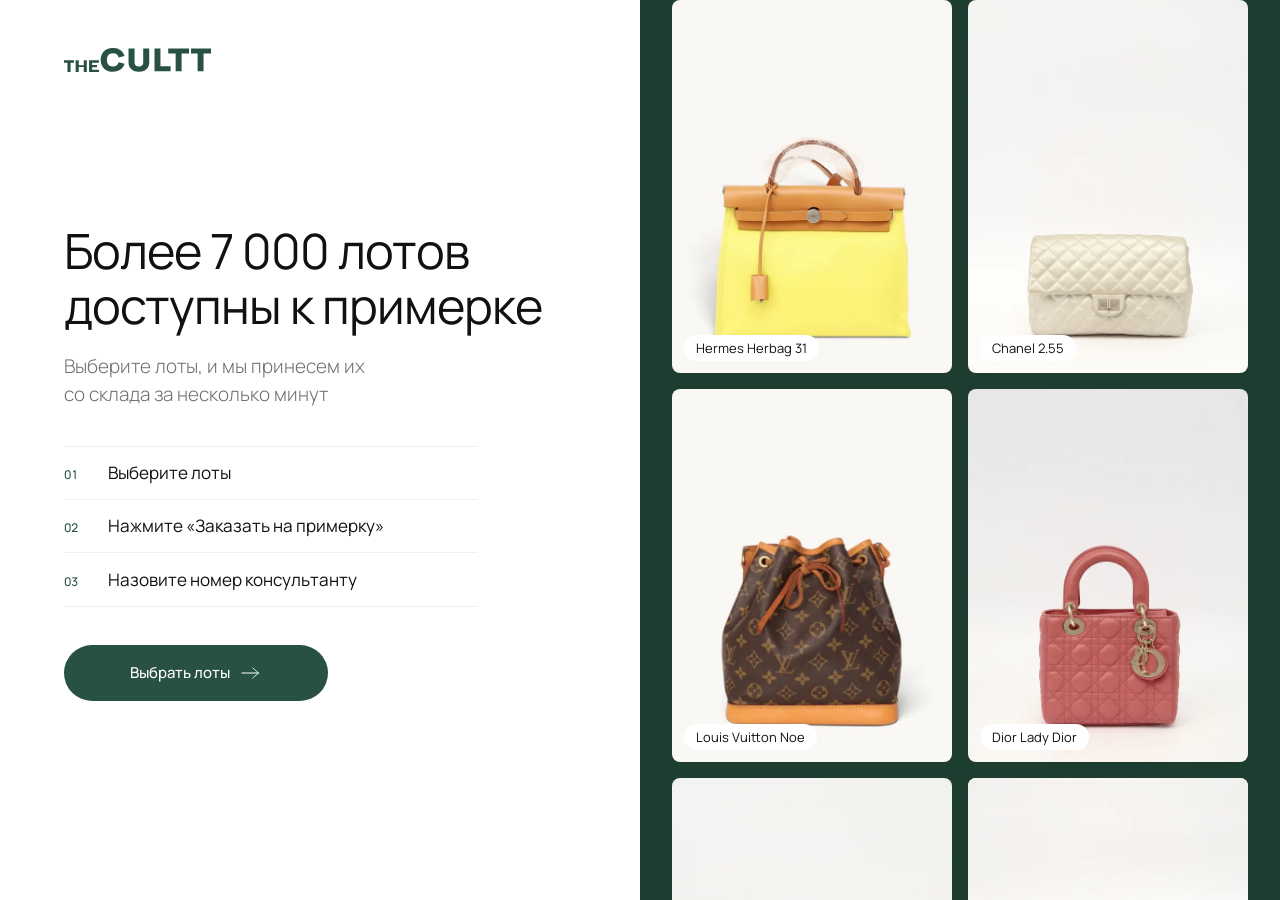
==== app.html @ 291e7dd9 "Deploy 431dfa42b9fe" ====
<!doctype html>
<html lang="ru" data-screen="welcome">
  <head>
    <meta charset="UTF-8" />
    <meta name="viewport" content="width=device-width, initial-scale=1, maximum-scale=1, user-scalable=no, viewport-fit=cover" />
    <meta name="apple-mobile-web-app-capable" content="yes" />
    <meta name="mobile-web-app-capable" content="yes" />
    <meta name="apple-mobile-web-app-status-bar-style" content="black-translucent" />
    <meta name="apple-mobile-web-app-title" content="Витрина CULTT" />
    <meta name="theme-color" content="#ffffff" />
    <meta name="format-detection" content="telephone=no" />
    <meta name="robots" content="noindex, nofollow" />
    <meta name="description" content="THE CULTT — витрина в бутике: каталог лотов для примерки (прототип для iPad)" />
    <title>Витрина — THE CULTT</title>
    <link rel="manifest" href="./manifest.webmanifest" />
    <link rel="apple-touch-icon" href="./icons/apple-touch-icon.png" />
    <link rel="icon" type="image/png" sizes="32x32" href="./icons/favicon-32.png" />
    <link rel="preload" href="./design-system/fonts/manrope-cyrillic-wght-normal.woff2" as="font" type="font/woff2" crossorigin />
    <link rel="preload" href="./design-system/fonts/manrope-latin-wght-normal.woff2" as="font" type="font/woff2" crossorigin />
    <link rel="stylesheet" href="./design-system/fonts/fonts.css?v=431dfa42b9fe" />
    <link rel="stylesheet" href="./design-system/tokens/tokens.css?v=431dfa42b9fe" />
    <link rel="stylesheet" href="./design-system/css/corners.css?v=431dfa42b9fe" />
    <link rel="stylesheet" href="./design-system/css/typography.css?v=431dfa42b9fe" />
    <link rel="stylesheet" href="./design-system/icons/icon.css?v=431dfa42b9fe" />
    <link rel="stylesheet" href="./design-system/css/backdrop.css?v=431dfa42b9fe" />
    <link rel="stylesheet" href="./design-system/css/glass.css?v=431dfa42b9fe" />
    <link rel="stylesheet" href="./design-system/components/icon-button/icon-button.css?v=431dfa42b9fe" />
    <link rel="stylesheet" href="./design-system/components/button/button.css?v=431dfa42b9fe" />
    <link rel="stylesheet" href="./design-system/components/field/field.css?v=431dfa42b9fe" />
    <link rel="stylesheet" href="./design-system/components/checkbox/checkbox.css?v=431dfa42b9fe" />
    <link rel="stylesheet" href="./design-system/components/text-action/text-action.css?v=431dfa42b9fe" />
    <link rel="stylesheet" href="./design-system/components/gallery-pager/gallery-pager.css?v=431dfa42b9fe" />
    <link rel="stylesheet" href="./vendor/photoswipe/photoswipe.css?v=431dfa42b9fe" />
    <link rel="stylesheet" href="./styles.css?v=431dfa42b9fe" />
    <link rel="stylesheet" href="./catalog/catalog.css?v=431dfa42b9fe" />
    <link rel="stylesheet" href="./catalog/product.css?v=431dfa42b9fe" />
    <link rel="stylesheet" href="./catalog/product-gallery.css?v=431dfa42b9fe" />
    <link rel="stylesheet" href="./catalog/confirm.css?v=431dfa42b9fe" />
    <link rel="stylesheet" href="./catalog/idle-warning.css?v=431dfa42b9fe" />
    <link rel="stylesheet" href="./catalog/offline.css?v=431dfa42b9fe" />
    <meta name="build" content="431dfa42b9fe" />
  <meta name="app-build" content="431dfa42b9fe" />
  <script>(()=>{const m=document.querySelector('meta[name="app-build"]');if(!m||!window.fetch)return;const cur=m.content;const url=new URL('version.json',document.baseURI);const check=()=>fetch(url+'?t='+Date.now(),{cache:'no-store'}).then(r=>r.ok?r.json():null).then(v=>{if(!v||!v.build||v.build===cur)return;const k='app-build-reload:'+v.build;try{if(sessionStorage.getItem(k))return;sessionStorage.setItem(k,'1')}catch(e){}const u=new URL(location.href);u.searchParams.set('v',v.build);location.replace(u.href)}).catch(()=>{});check();document.addEventListener('visibilitychange',()=>{if(document.visibilityState==='visible')check()});addEventListener('pageshow',e=>{if(e.persisted)check()})})();</script>
  </head>
  <body>
    <!-- Welcome / attract screen. It is also the idle state the kiosk returns to. -->
    <main class="welcome" id="welcomeScreen" data-screen-id="welcome" aria-labelledby="welcomeTitle">
      <section class="welcome__intro">
        <div class="brand welcome__brand" role="img" aria-label="THE CULTT">
          <span class="brand__logo" aria-hidden="true"></span>
        </div>

        <div class="welcome__content">
          <div class="welcome__text">
            <h1 class="welcome__title" id="welcomeTitle"><span class="welcome__line">Более 7&nbsp;000 лотов</span> <span class="welcome__line">доступны к&nbsp;примерке</span></h1>
            <p class="welcome__lead">Выберите лоты, и&nbsp;мы принесем их со&nbsp;склада за&nbsp;несколько минут</p>
          </div>
          <!-- Editorial steps: small green numerals, hairline rules, no markers or boxes. -->
          <ol class="steps" aria-label="Как заказать примерку">
            <li class="steps__item"><span class="steps__num" aria-hidden="true">01</span><span class="steps__text">Выберите лоты</span></li>
            <li class="steps__item"><span class="steps__num" aria-hidden="true">02</span><span class="steps__text">Нажмите «Заказать на&nbsp;примерку»</span></li>
            <li class="steps__item"><span class="steps__num" aria-hidden="true">03</span><span class="steps__text">Назовите номер консультанту</span></li>
          </ol>
        </div>

        <div class="welcome__cta" id="welcomeCta"></div>
      </section>

      <!-- Decorative showcase: real catalogue lots, no per-card interaction. -->
      <section class="showcase" id="showcase" aria-hidden="true" data-running="true"></section>
    </main>

    <!-- Catalog (catalog/catalog-screen.js builds the content). -->
    <main class="kc" id="catalogScreen" data-screen-id="catalog" aria-label="Каталог" hidden></main>

    <!-- Product page: gallery layout (catalog/product-gallery-screen.js), route #/product-x/<id>. -->
    <main class="kpx" id="productXScreen" data-screen-id="productx" aria-labelledby="productXTitle" hidden></main>


    <script type="module" src="./app.js?v=431dfa42b9fe"></script>
  </body>
</html>
---- design-system/fonts/fonts.css ----
/* Manrope (OFL, see OFL.txt) — the only typeface of the system. */
@font-face { font-family: "Manrope"; font-weight: 300 500; font-display: block; src: url("manrope-cyrillic-wght-normal.woff2") format("woff2"); unicode-range: U+0301, U+0400-045F, U+0490-0491, U+04B0-04B1, U+2116; }
@font-face { font-family: "Manrope"; font-weight: 300 500; font-display: block; src: url("manrope-latin-wght-normal.woff2") format("woff2"); unicode-range: U+0000-00FF, U+0131, U+0152-0153, U+02BB-02BC, U+02C6, U+02DA, U+02DC, U+0304, U+0308, U+0329, U+2000-206F, U+20AC, U+2122, U+2191, U+2193, U+2212, U+2215, U+FEFF, U+FFFD; }
---- design-system/tokens/tokens.css ----
/* GENERATED from tokens.json by build.mjs — do not edit by hand. */
:root {
  --color-white: #ffffff;
  --color-green-1: #f2f5f4;
  --color-green-2: #e5eae8;
  --color-green-5: #5e7d71;
  --color-green-7: #285141;
  --color-green-9: #1e3d31;
  --color-action-primary-background-default: var(--color-green-7);
  --color-action-primary-background-pressed: var(--color-green-9);
  --color-action-primary-background-disabled: var(--color-green-5);
  --color-action-primary-foreground-default: var(--color-white);
  --color-action-primary-foreground-pressed: var(--color-white);
  --color-action-primary-foreground-disabled: var(--color-white);
  --color-action-secondary-background-default: var(--color-green-1);
  --color-action-secondary-background-pressed: var(--color-green-1);
  --color-action-secondary-background-disabled: var(--color-green-1);
  --color-action-secondary-foreground-default: var(--color-green-7);
  --color-action-secondary-foreground-pressed: var(--color-green-9);
  --color-action-secondary-foreground-disabled: var(--color-green-5);
  --color-ink: #111111;
  --color-grey-1: #f8f8f8;
  --color-grey-2: #efefef;
  --color-grey-6: #808080;
  --color-grey-7: #6f6f6f;
  --color-black-3: #070707;
  --color-red-7: #b42318;
  --font-family-sans: "Manrope", sans-serif;
  --font-weight-light: 300;
  --font-weight-regular: 400;
  --font-weight-medium: 500;
  --font-optical-cap-center-offset: 0.025em;
  --font-tracking-tight: -0.02em;
  --font-tracking-snug: -0.01em;
  --font-tracking-normal: 0;
  --font-tracking-open: 0.01em;
  --font-tracking-caps: 0.14em;
  --motion-duration-fast: 120ms;
  --motion-easing-standard: cubic-bezier(0.32, 0.72, 0, 1);
  --button-size-large-height: 50px;
  --button-size-large-padding-inline: var(--spacing-standard-block);
  --button-size-large-padding-inline-icon-only: var(--spacing-standard-control);
  --button-size-large-radius: 8px;
  --button-size-large-icon-size: var(--icon-size-md);
  --button-size-large-icon-gap: var(--spacing-compact-inline);
  --button-size-large-font-size: var(--text-button-size);
  --button-size-large-font-line-height: var(--text-button-line-height);
  --button-size-large-font-weight: var(--text-button-weight);
  --button-size-large-font-letter-spacing: var(--text-button-letter-spacing);
  --button-loading-spinner-stroke: 2px;
  --button-focus-ring-width: 2px;
  --button-focus-ring-offset: 2px;
  --corner-shape-continuous: superellipse(1.75);
  --corner-shape-circular: round;
  --corner-shape-sharp: square;
  --corner-shape-default: var(--corner-shape-continuous);
  --corner-continuous-extent: 1.5287;
  --corner-figma-smoothing: 0.6;
  --icon-size-xs: 16px;
  --icon-size-sm: 20px;
  --icon-size-md: 24px;
  --icon-size-lg: 32px;
  --icon-size-xl: 48px;
  --icon-grid: 24px;
  --icon-presentation-compact-viewport: 15px;
  --icon-presentation-compact-viewport-min: 14px;
  --icon-presentation-compact-viewport-max: 16px;
  --icon-presentation-compact-optical-size: 11px;
  --icon-presentation-compact-stroke: 0.9px;
  --icon-presentation-compact-stroke-max: 1px;
  --icon-presentation-large-viewport: 18px;
  --icon-presentation-large-optical-size: 15px;
  --icon-presentation-large-stroke: 0.9px;
  --icon-presentation-large-stroke-max: 1px;
  --text-display-size: 36px;
  --text-display-line-height: 40px;
  --text-display-weight: var(--font-weight-light);
  --text-display-letter-spacing: var(--font-tracking-tight);
  --text-heading-l-size: 24px;
  --text-heading-l-line-height: 30px;
  --text-heading-l-weight: var(--font-weight-light);
  --text-heading-l-letter-spacing: var(--font-tracking-snug);
  --text-heading-s-size: 16px;
  --text-heading-s-line-height: 24px;
  --text-heading-s-weight: var(--font-weight-regular);
  --text-heading-s-letter-spacing: var(--font-tracking-normal);
  --text-body-size: 14px;
  --text-body-line-height: 20px;
  --text-body-weight: var(--font-weight-regular);
  --text-body-letter-spacing: var(--font-tracking-normal);
  --text-body-s-size: 13px;
  --text-body-s-line-height: 18px;
  --text-body-s-weight: var(--font-weight-regular);
  --text-body-s-letter-spacing: var(--font-tracking-normal);
  --text-caption-size: 12px;
  --text-caption-line-height: 16px;
  --text-caption-weight: var(--font-weight-regular);
  --text-caption-letter-spacing: var(--font-tracking-open);
  --text-overline-size: 12px;
  --text-overline-line-height: 16px;
  --text-overline-weight: var(--font-weight-medium);
  --text-overline-letter-spacing: var(--font-tracking-caps);
  --text-label-size: 12px;
  --text-label-line-height: 16px;
  --text-label-weight: var(--font-weight-medium);
  --text-label-letter-spacing: var(--font-tracking-open);
  --text-input-size: 14px;
  --text-input-line-height: 20px;
  --text-input-weight: var(--font-weight-regular);
  --text-input-letter-spacing: var(--font-tracking-normal);
  --text-input-touch-size: 16px;
  --text-button-size: 14px;
  --text-button-line-height: 20px;
  --text-button-weight: var(--font-weight-medium);
  --text-button-letter-spacing: var(--font-tracking-normal);
  --text-popup-heading-size: 16px;
  --text-popup-heading-line-height: 22px;
  --text-popup-heading-weight: var(--font-weight-regular);
  --text-popup-heading-letter-spacing: var(--font-tracking-snug);
  --text-popup-body-size: 12px;
  --text-popup-body-line-height: 17px;
  --text-popup-body-weight: var(--font-weight-regular);
  --text-popup-body-letter-spacing: var(--font-tracking-normal);
  --text-popup-meta-size: 12px;
  --text-popup-meta-line-height: 16px;
  --text-popup-meta-weight: var(--font-weight-regular);
  --text-popup-meta-letter-spacing: var(--font-tracking-open);
  --space-4: 4px;
  --space-8: 8px;
  --space-12: 12px;
  --space-16: 16px;
  --space-24: 24px;
  --space-32: 32px;
  --space-48: 48px;
  --space-64: 64px;
  --space-96: 96px;
  --spacing-compact-stack: var(--space-4);
  --spacing-compact-inline: var(--space-8);
  --spacing-standard-text-group: var(--space-12);
  --spacing-standard-control: var(--space-16);
  --spacing-standard-block: var(--space-24);
  --spacing-spacious-group: var(--space-32);
  --spacing-spacious-section: var(--space-48);
  --spacing-spacious-hero: var(--space-64);
  --spacing-text-heading-body-min: var(--space-12);
  --layout-mobile-page-margin: var(--spacing-standard-block);
  --layout-mobile-content-gap: var(--spacing-standard-block);
  --layout-mobile-section-gap: var(--spacing-spacious-section);
  --layout-desktop-breakpoint: 768px;
  --layout-desktop-page-margin: var(--space-48);
  --layout-desktop-content-gap: var(--spacing-spacious-group);
  --layout-desktop-section-gap: var(--space-96);
  --popup-sheet-padding-inline: var(--spacing-standard-block);
  --popup-sheet-padding-bottom: calc(var(--spacing-spacious-section) + var(--spacing-compact-inline));
  --popup-sheet-icon-heading: var(--spacing-standard-text-group);
  --popup-sheet-heading-description: var(--spacing-text-heading-body-min);
  --popup-sheet-description-form: var(--spacing-spacious-group);
  --popup-sheet-field-gap: var(--spacing-standard-control);
  --popup-sheet-form-action: var(--spacing-standard-block);
  --popup-sheet-close-size: 44px;
  --popup-sheet-close-inset: var(--spacing-standard-control);
  --popup-sheet-close-heading: var(--spacing-standard-text-group);
  --popup-sheet-simple-padding-block: var(--spacing-spacious-group);
  --glass-light-fill: rgba(255, 255, 255, 0.1);
  --glass-light-stroke-color: #b7b7b7;
  --glass-light-stroke-width: 0.5px;
  --glass-light-rim-top: 0.75;
  --glass-light-rim-upper: 0.7;
  --glass-light-rim-side: 0;
  --glass-light-rim-lower: 0.6;
  --glass-light-rim-bottom: 0.62;
  --glass-light-bevel-highlight: inset 0 6px 8px -2px rgba(255, 255, 255, 1), inset 0 -4px 6px -2px rgba(255, 255, 255, 1);
  --glass-light-bevel-shade: inset 0 -4px 8px -2px rgba(0, 0, 0, 0.015);
  --glass-light-shadow: 0 1px 2px rgba(0, 0, 0, 0.03);
  --glass-light-frost: 1px;
  --glass-light-saturation: 1.4;
  --glass-light-pressed-fill: rgba(255, 255, 255, 0.22);
  --glass-light-pressed-scale: 0.94;
  --glass-light-reduced-transparency-fill: rgba(250, 250, 250, 0.96);
  --glass-light-lens-refraction: 1.5px;
  --glass-light-lens-edge-offset: 6px;
  --glass-light-lens-bevel-width: 0.22;
  --glass-light-lens-magnify: 1;
  --glass-light-lens-resolution: 2;
  --glass-lens-z-index: 1000;
  --icon-button-glass-size: 44px;
  --icon-button-glass-icon-viewport: var(--icon-presentation-compact-viewport);
  --icon-button-glass-foreground: var(--color-ink);
  --icon-button-glass-compact-size: 32px;
  --icon-button-glass-compact-icon-viewport: 13px;
  --backdrop-modal-blur: 3px;
  --backdrop-modal-dim-color: rgb(17 17 17);
  --backdrop-modal-dim-opacity: 0.18;
  --backdrop-modal-desktop-blur: 4px;
  --backdrop-modal-desktop-dim-opacity: 0.24;
  --backdrop-modal-reduced-transparency-dim-opacity: 0.32;
  --backdrop-modal-transition-duration: 400ms;
  --backdrop-modal-transition-duration-out: 300ms;
  --backdrop-modal-transition-easing: var(--motion-easing-standard);
  --field-radius: 8px;
  --field-min-height: 44px;
  --field-padding-block: var(--spacing-compact-inline);
  --field-padding-inline: var(--spacing-standard-control);
  --field-gap: var(--spacing-compact-stack);
  --field-icon-gap: var(--spacing-standard-text-group);
  --field-chevron-size: var(--icon-size-md);
  --field-background: var(--color-grey-1);
  --field-background-pressed: var(--color-grey-2);
  --field-foreground: var(--color-black-3);
  --field-label: var(--color-grey-7);
  --field-placeholder: var(--color-grey-6);
  --field-icon: var(--color-grey-7);
  --field-focus-ring-width: 1px;
  --field-error-color: var(--color-red-7);
  --field-disabled-foreground: var(--color-grey-7);
  --field-disabled-label: var(--color-grey-6);
  --field-readonly-background: var(--color-white);
  --field-readonly-border: var(--color-grey-2);
  --field-message-gap: var(--spacing-compact-stack);
  --field-transition-duration: var(--motion-duration-fast);
  --checkbox-size: var(--icon-size-xs);
  --checkbox-radius: 4px;
  --checkbox-border-width: 1px;
  --checkbox-border-color: var(--color-black-3);
  --checkbox-checked-background: var(--color-action-primary-background-default);
  --checkbox-checked-foreground: var(--color-white);
  --checkbox-icon-size: 12px;
  --checkbox-gap: var(--spacing-compact-inline);
  --text-action-min-height: 44px;
  --text-action-padding: var(--spacing-compact-inline);
  --text-action-foreground-default: var(--color-action-secondary-foreground-default);
  --text-action-foreground-pressed: var(--color-action-secondary-foreground-pressed);
  --callout-radius: 8px;
  --callout-padding: var(--spacing-standard-text-group);
  --callout-background: var(--color-green-2);
  --callout-foreground: var(--color-black-3);
  --account-notice-radius: 12px;
  --account-notice-padding: var(--spacing-compact-inline);
  --account-notice-gap: var(--spacing-standard-control);
  --account-notice-text-gap: var(--spacing-compact-stack);
  --account-notice-background: var(--color-green-1);
  --account-notice-avatar-size: 44px;
  --account-notice-avatar-icon-size: 28px;
  --account-notice-avatar-background: var(--color-white);
  --account-notice-avatar-foreground: var(--color-black-3);
  --account-notice-link-default: var(--color-action-secondary-foreground-default);
  --account-notice-link-pressed: var(--color-action-secondary-foreground-pressed);
  --alert-width: 300px;
  --alert-inset: var(--spacing-standard-block);
  --alert-padding: var(--spacing-standard-block);
  --alert-radius: 24px;
  --alert-heading-message: var(--spacing-text-heading-body-min);
  --alert-message-actions: var(--spacing-standard-block);
  --alert-action-gap: var(--spacing-compact-inline);
  --alert-background: var(--color-white);
  --alert-foreground: var(--color-black-3);
  --drag-indicator-width: 36px;
  --drag-indicator-height: 4px;
  --drag-indicator-inset: var(--spacing-compact-inline);
  --drag-indicator-color: rgba(17, 17, 17, 0.16);
  --gallery-pager-height: 2px;
  --gallery-pager-segment-width: 16px;
  --gallery-pager-gap: 4px;
  --gallery-pager-color-idle: rgba(7, 7, 7, 0.16);
  --gallery-pager-color-active: #070707;
}
---- design-system/css/corners.css ----
/* Shared corner geometry — the ONLY place continuous corners are implemented.
   Contract: an element declares its design radius with --corner-radius (a semantic token such as
   var(--button-size-large-radius)) and gets class "ds-corner". Shape defaults to continuous.
   Exceptions: data-corner="circular" | "sharp" (approved cases only). Never write border-radius by hand. */

.ds-corner {
  --_radius: var(--corner-radius, 0px);
  border-radius: var(--_radius); /* fallback without corner-shape: plain circular design radius */
}

@supports (corner-shape: superellipse(2)) {
  .ds-corner {
    /* Apple's continuous curve spans 1.5287 × the design radius along each edge */
    border-radius: calc(var(--_radius) * var(--corner-continuous-extent));
    corner-shape: var(--corner-shape-default);
  }
  .ds-corner[data-corner="circular"] { border-radius: var(--_radius); corner-shape: var(--corner-shape-circular); }
  .ds-corner[data-corner="sharp"] { border-radius: 0; corner-shape: var(--corner-shape-sharp); }
}
@supports not (corner-shape: superellipse(2)) {
  .ds-corner[data-corner="sharp"] { border-radius: 0; }
}
/* Edge-attached surfaces (e.g. a full-width bottom sheet): round only the top corners, keep the shape. */
.ds-corner[data-corner-edges="top"] { border-bottom-left-radius: 0; border-bottom-right-radius: 0; }
---- design-system/css/typography.css ----
/* Typography base + semantic text styles. Values come from tokens (text.*); Manrope only, weight 300-500.
   Use a .ds-text-* class (or the tokens directly) instead of writing font-size/weight by hand. */

html { font-family: var(--font-family-sans); font-synthesis: none; } /* no synthetic bold/italic */
h1, h2, h3, h4, h5, h6, b, strong, th { font-weight: inherit; } /* browser defaults would render 700 */

.ds-text-display   { font: var(--text-display-weight) var(--text-display-size) / var(--text-display-line-height) var(--font-family-sans); letter-spacing: var(--text-display-letter-spacing); }
.ds-text-heading-l { font: var(--text-heading-l-weight) var(--text-heading-l-size) / var(--text-heading-l-line-height) var(--font-family-sans); letter-spacing: var(--text-heading-l-letter-spacing); }
.ds-text-heading-s { font: var(--text-heading-s-weight) var(--text-heading-s-size) / var(--text-heading-s-line-height) var(--font-family-sans); letter-spacing: var(--text-heading-s-letter-spacing); }
.ds-text-body      { font: var(--text-body-weight) var(--text-body-size) / var(--text-body-line-height) var(--font-family-sans); letter-spacing: var(--text-body-letter-spacing); }
.ds-text-body-s    { font: var(--text-body-s-weight) var(--text-body-s-size) / var(--text-body-s-line-height) var(--font-family-sans); letter-spacing: var(--text-body-s-letter-spacing); }
.ds-text-caption   { font: var(--text-caption-weight) var(--text-caption-size) / var(--text-caption-line-height) var(--font-family-sans); letter-spacing: var(--text-caption-letter-spacing); }
.ds-text-overline  { font: var(--text-overline-weight) var(--text-overline-size) / var(--text-overline-line-height) var(--font-family-sans); letter-spacing: var(--text-overline-letter-spacing); text-transform: uppercase; }
.ds-text-label     { font: var(--text-label-weight) var(--text-label-size) / var(--text-label-line-height) var(--font-family-sans); letter-spacing: var(--text-label-letter-spacing); }
.ds-text-input     { font: var(--text-input-weight) var(--text-input-size) / var(--text-input-line-height) var(--font-family-sans); letter-spacing: var(--text-input-letter-spacing); }
.ds-text-button    { font: var(--text-button-weight) var(--text-button-size) / var(--text-button-line-height) var(--font-family-sans); letter-spacing: var(--text-button-letter-spacing); }

@media (pointer: coarse) { .ds-text-input { font-size: var(--text-input-touch-size); } } /* iOS Safari zooms inputs below 16px */

/* Popup roles (docs/typography.md → "Popup typography"): heading ≤16, body 13–14, meta 12–13. */
.ds-text-popup-heading   { font: var(--text-popup-heading-weight) var(--text-popup-heading-size) / var(--text-popup-heading-line-height) var(--font-family-sans); letter-spacing: var(--text-popup-heading-letter-spacing); }
.ds-text-popup-body      { font: var(--text-popup-body-weight) var(--text-popup-body-size) / var(--text-popup-body-line-height) var(--font-family-sans); letter-spacing: var(--text-popup-body-letter-spacing); }
.ds-text-popup-meta      { font: var(--text-popup-meta-weight) var(--text-popup-meta-size) / var(--text-popup-meta-line-height) var(--font-family-sans); letter-spacing: var(--text-popup-meta-letter-spacing); }

/* Heading → supporting text: never closer than spacing.text.heading-body-min. Use this wrapper for the pair. */
.ds-text-group { display: flex; flex-direction: column; gap: var(--spacing-text-heading-body-min); margin: 0; }
---- design-system/icons/icon.css ----
/* Icon: geometry is drawn on a 24×24 grid and scaled uniformly by the viewBox, so stroke width scales with size
   (24px → 1×, 48px → 2×). No vector-effect, no per-size redraws. Colour comes from the surrounding `color`. */
.ds-icon { display: block; flex: none; overflow: visible; }
---- design-system/css/backdrop.css ----
/* ModalBackdrop — the shared backdrop for every modal overlay (sheets, popups, dialogs, action sheets,
   full-screen overlays). Light dimming and a small blur, always together. Not for tooltips, menus, dropdowns
   or other non-modal UI. Runtime: backdrop/backdrop.js. Spec: docs/backdrop.md.
   The blur is never animated: the whole layer (dim + blur) fades with opacity, which is smooth and cheap. */

:root {
  --backdrop-blur: var(--backdrop-modal-blur);
  --backdrop-dim-opacity: var(--backdrop-modal-dim-opacity);
}
@media (min-width: 768px) { /* layout.desktop.breakpoint */
  :root {
    --backdrop-blur: var(--backdrop-modal-desktop-blur);
    --backdrop-dim-opacity: var(--backdrop-modal-desktop-dim-opacity);
  }
}

.ds-backdrop {
  position: fixed;
  inset: 0;
  background: rgb(from var(--backdrop-modal-dim-color) r g b / var(--backdrop-dim-opacity));
  -webkit-backdrop-filter: blur(var(--backdrop-blur));
  backdrop-filter: blur(var(--backdrop-blur));
  opacity: 0;
  pointer-events: none;
  transition: opacity var(--backdrop-modal-transition-duration-out) var(--backdrop-modal-transition-easing);
}
@supports not (color: rgb(from red r g b)) {
  .ds-backdrop { background: color-mix(in srgb, var(--backdrop-modal-dim-color) calc(var(--backdrop-dim-opacity) * 100%), transparent); }
}
.ds-backdrop[data-scope="container"] { position: absolute; } /* inside a frame/artboard instead of the viewport */
.ds-backdrop[data-platform="mobile"] { --backdrop-blur: var(--backdrop-modal-blur); --backdrop-dim-opacity: var(--backdrop-modal-dim-opacity); }
.ds-backdrop[data-platform="desktop"] { --backdrop-blur: var(--backdrop-modal-desktop-blur); --backdrop-dim-opacity: var(--backdrop-modal-desktop-dim-opacity); }

.ds-backdrop[data-state="open"] {
  opacity: 1;
  pointer-events: auto; /* catches taps outside the modal; dismissal is the host's decision */
  transition-duration: var(--backdrop-modal-transition-duration);
}

/* Nested overlays: only the lowest backdrop dims and blurs; upper ones only catch pointer events,
   so depth never accumulates. */
.ds-backdrop[data-nested] { background: transparent; -webkit-backdrop-filter: none; backdrop-filter: none; }

@media (prefers-reduced-transparency: reduce) {
  .ds-backdrop { --backdrop-dim-opacity: var(--backdrop-modal-reduced-transparency-dim-opacity); -webkit-backdrop-filter: none; backdrop-filter: none; }
}
@media (prefers-reduced-motion: reduce) {
  .ds-backdrop, .ds-backdrop[data-state="open"] { transition-duration: 1ms; }
}
---- design-system/css/glass.css ----
/* GlassSurface — the shared native-inspired iOS 26 Liquid Glass material. The ONLY place glass is rendered.
   Rule: follow Apple's system material (Glass.regular, light appearance) as closely as the web allows. No brand
   textures, custom refraction, unusual blur or decorative highlights. Every glass component gets this one material.
   Components never write their own glass; they call applyGlass() / put .ds-glass on an element.
   Material  : tokens glass.<material>.* (only "light" exists).
   Shape     : data-shape = circle | pill | rounded. circle/pill are true circles/capsules (no superellipse);
               rounded uses the shared continuous geometry (.ds-corner + --corner-radius from the component).
   Dimensions, content and interaction belong to the component.
   Layers (back → front), each an approximation of a native layer: lens (real refraction, glass/engine.js) → backdrop
   (frost + saturation) → fill → inner light (shade bottom; overlay-blended light top) → hairline edge with
   angle-dependent specular light → content. Limits: docs/glass.md. */

.ds-glass {
  --_fill: var(--glass-light-fill);
  position: relative;
  isolation: isolate;
  background: var(--_fill);
  -webkit-backdrop-filter: blur(var(--glass-light-frost)) saturate(var(--glass-light-saturation));
  backdrop-filter: blur(var(--glass-light-frost)) saturate(var(--glass-light-saturation));
  box-shadow: var(--glass-light-bevel-shade), var(--glass-light-shadow);
}

/* Shape. Circle and pill are real circles/capsules: corner-shape stays round (corner rule exception). */
.ds-glass[data-shape="circle"] { border-radius: 50%; }
.ds-glass[data-shape="pill"] { border-radius: 9999px; }
/* data-shape="rounded": radius and continuous shape come from .ds-corner (css/corners.css). */

/* Edge: the native glass hairline. A 0.5px grey stroke overlaid with white specular light by angle: full at the
   top (light source), none on the flanks, strong again at the bottom (light leaving through the far edge). Over light
   content this gives the native look: a grey line on the flanks that dissolves at top and bottom. */
.ds-glass::before {
  content: "";
  position: absolute;
  inset: 0;
  z-index: 1;
  border-radius: inherit;
  corner-shape: inherit;
  padding: var(--glass-light-stroke-width);
  background:
    conic-gradient(from 0deg,
      rgb(255 255 255 / var(--glass-light-rim-top)) 0deg,
      rgb(255 255 255 / var(--glass-light-rim-upper)) 45deg,
      rgb(255 255 255 / var(--glass-light-rim-side)) 90deg,
      rgb(255 255 255 / var(--glass-light-rim-lower)) 135deg,
      rgb(255 255 255 / var(--glass-light-rim-bottom)) 180deg,
      rgb(255 255 255 / var(--glass-light-rim-lower)) 225deg,
      rgb(255 255 255 / var(--glass-light-rim-side)) 270deg,
      rgb(255 255 255 / var(--glass-light-rim-upper)) 315deg,
      rgb(255 255 255 / var(--glass-light-rim-top)) 360deg),
    var(--glass-light-stroke-color);
  -webkit-mask: linear-gradient(#000 0 0) content-box, linear-gradient(#000 0 0);
  -webkit-mask-composite: xor;
  mask: linear-gradient(#000 0 0) content-box exclude, linear-gradient(#000 0 0);
  pointer-events: none;
}

/* Inner light under the top edge. Overlay blending makes it luminance-adaptive like the native material: over light
   content it lifts the glass to white, over dark content it adds almost nothing (no lit plastic dome). */
.ds-glass::after {
  content: "";
  position: absolute;
  inset: 0;
  z-index: 0;
  border-radius: inherit;
  corner-shape: inherit;
  box-shadow: var(--glass-light-bevel-highlight);
  mix-blend-mode: overlay;
  pointer-events: none;
}

/* Content sits above the material layers. */
.ds-glass > * { position: relative; z-index: 2; }

/* Lens layer (glass/glass.js): an empty layer filling the surface. The Liquid Glass engine (glass/engine.js) draws the
   refracted backdrop for it on a shared canvas beneath the surface; the material layers above stay unchanged. */
.ds-glass > .ds-glass__lens { position: absolute; inset: 0; z-index: auto; border-radius: inherit; pointer-events: none; }
/* While the engine renders a lens the surface sits above what it refracts (z-index; the renderer snapshots only lower
   content). Self-anchored ("self" = no glass layer): sticky without offsets (= relative layout) is what the
   renderer anchors its canvas to, and overflow clips that canvas to the shape. Once live, the CSS backdrop is
   redundant (the canvas covers it). */
.ds-glass[data-lens] { z-index: var(--glass-lens-z-index); }
.ds-glass[data-lens="self"] { position: sticky; overflow: hidden; }
/* Self-anchored: the canvas is inside the surface, above its own background, so the fill (incl. pressed) moves to the
   lens layer above the canvas and the CSS backdrop (now hidden behind the canvas) is dropped. Shared: the canvas is
   behind the surface, so its background, frost and saturation apply to the refracted image as they did to the page. */
.ds-glass[data-lens="self"][data-lens-live]:not([data-glass-backdrop="solid"] *) { -webkit-backdrop-filter: none; backdrop-filter: none; }
.ds-glass[data-lens="self"][data-lens-live]:not([data-glass-backdrop="solid"] *) > .ds-glass__lens { background: var(--_fill) !important; }
/* Over an opaque backdrop (e.g. a navigation bar that turns solid on scroll) the renderer, which snapshots only the
   page below, would show the content the bar hides. A container marked [data-glass-backdrop="solid"] keeps its glass
   controls on the CSS material: canvas hidden, CSS backdrop and fill back. Toggle the attribute with the bar. */
[data-glass-backdrop="solid"] .ds-glass > canvas { visibility: hidden !important; } /* the renderer sets inline visibility */
/* Shared lens layer: every glass surface inside renders on one canvas anchored here. <body> needs nothing; any other
   container becomes sticky (= relative layout, so use it only on static / relative containers). */
[data-glass-layer]:not(body) { position: sticky; }

/* Accessibility: reduced transparency → nearly opaque surface; same silhouette and border. */
@media (prefers-reduced-transparency: reduce) {
  .ds-glass {
    --_fill: var(--glass-light-reduced-transparency-fill);
    -webkit-backdrop-filter: none !important;
    backdrop-filter: none !important;
  }
}
---- design-system/components/icon-button/icon-button.css ----
/* GlassIconButton (IconButton / Glass / Light / 44). Geometry, icon viewport and interaction only; the surface comes
   from GlassSurface (css/glass.css). Three nested sizes: 44 circle → ~15 icon viewport → smaller optically fitted path
   (icons/presentation.js, compact). */

.ds-icon-button {
  box-sizing: border-box;
  display: inline-grid;
  place-items: center;
  flex: none;
  width: var(--icon-button-glass-size);
  height: var(--icon-button-glass-size);
  margin: 0;
  padding: 0;
  border: 0;
  color: var(--icon-button-glass-foreground);
  cursor: pointer;
  -webkit-tap-highlight-color: transparent;
  touch-action: manipulation;
  transition: transform var(--motion-duration-fast) var(--motion-easing-standard);
}
.ds-icon-button .ds-icon { width: var(--icon-button-glass-icon-viewport); height: var(--icon-button-glass-icon-viewport); }
/* iconSize "large" (approved 2026-11-06): same 44 circle, larger icon (≈ 15 px, same 0.9 px line) (icons/presentation.js, tokens icon.presentation.large.*). */
.ds-icon-button--large-icon .ds-icon { width: var(--icon-presentation-large-viewport); height: var(--icon-presentation-large-viewport); }

/* Interaction: iOS glass controls respond by compressing slightly and catching more light. */
.ds-icon-button:active,
.ds-icon-button[data-state="pressed"] {
  --_fill: var(--glass-light-pressed-fill);
  transform: scale(var(--glass-light-pressed-scale));
}
.ds-icon-button:focus-visible { outline: var(--button-focus-ring-width) solid var(--icon-button-glass-foreground); outline-offset: var(--button-focus-ring-offset); }

/* Compact (secondary): visible 32 glass circle inside the 44 hit area. Negative margins make the layout footprint
   equal to the visible circle, so surrounding layout aligns to what is seen; the extra 6 px of hit area overhangs. */
.ds-icon-button--compact {
  --_overhang: calc((var(--icon-button-glass-compact-size) - var(--icon-button-glass-size)) / 2);
  margin: var(--_overhang);
  background: none;
}
.ds-icon-button__surface {
  display: grid;
  place-items: center;
  width: var(--icon-button-glass-compact-size);
  height: var(--icon-button-glass-compact-size);
}
.ds-icon-button--compact .ds-icon { width: var(--icon-button-glass-compact-icon-viewport); height: var(--icon-button-glass-compact-icon-viewport); }
.ds-icon-button--compact:active .ds-icon-button__surface,
.ds-icon-button--compact[data-state="pressed"] .ds-icon-button__surface { --_fill: var(--glass-light-pressed-fill); }
.ds-icon-button--compact:focus-visible { outline: none; }
.ds-icon-button--compact:focus-visible .ds-icon-button__surface { outline: var(--button-focus-ring-width) solid var(--icon-button-glass-foreground); outline-offset: var(--button-focus-ring-offset); }

@media (prefers-reduced-motion: reduce) { .ds-icon-button { transition: none; } }
---- design-system/components/button/button.css ----
/* Button. Contract: docs in spec.md. All values come from tokens/tokens.css; no literals except 0.
   API is data attributes: data-variant, data-size, data-width, data-icon-position, data-state. */

.ds-button {
  /* Size scope: add a new [data-size] block below to introduce a size; nothing else changes. */
  --_height: var(--button-size-large-height);
  --_pad: var(--button-size-large-padding-inline);
  --_pad-icon-only: var(--button-size-large-padding-inline-icon-only);
  --corner-radius: var(--button-size-large-radius); /* semantic radius; geometry comes from css/corners.css */
  --_icon: var(--button-size-large-icon-size);
  --_gap: var(--button-size-large-icon-gap);
  --_fs: var(--button-size-large-font-size);
  --_lh: var(--button-size-large-font-line-height);
  --_fw: var(--button-size-large-font-weight);
  --_ls: var(--button-size-large-font-letter-spacing);

  /* Variant + state scope: colours only. */
  --_bg: var(--color-action-primary-background-default);
  --_fg: var(--color-action-primary-foreground-default);

  position: relative;
  box-sizing: border-box;
  display: inline-flex;
  align-items: center; /* label is trimmed to its cap-height box, so this centres icon and capitals on one axis */
  justify-content: center;
  gap: var(--_gap);
  height: var(--_height);
  margin: 0;
  padding: 0 var(--_pad);
  border: 0;
  background: var(--_bg);
  color: var(--_fg);
  font: var(--_fw) var(--_fs) / var(--_lh) var(--font-family-sans);
  letter-spacing: var(--_ls);
  white-space: nowrap;
  text-align: center;
  cursor: pointer;
  -webkit-tap-highlight-color: transparent;
  -webkit-user-select: none;
  user-select: none;
  touch-action: manipulation;
  transition: background-color var(--motion-duration-fast) var(--motion-easing-standard),
    color var(--motion-duration-fast) var(--motion-easing-standard);
}

/* Variant */
.ds-button[data-variant="secondary"] {
  --_bg: var(--color-action-secondary-background-default);
  --_fg: var(--color-action-secondary-foreground-default);
}

/* Width: hug = intrinsic content + padding, fill = parent's available width. Height/type/radius identical. */
.ds-button[data-width="hug"] { display: inline-flex; }
.ds-button[data-width="fill"] { display: flex; width: 100%; }

/* Content: icon box and label are siblings in one row; the icon-only footprint is icon + 2 × compact padding (Figma: 56 wide). */
.ds-button[data-icon-position="only"] { padding-inline: var(--_pad-icon-only); }
.ds-button__icon { flex: none; display: block; width: var(--_icon); height: var(--_icon); }
.ds-button__icon svg { display: block; width: 100%; height: 100%; }
.ds-button[data-icon-position="leading"] .ds-button__icon { order: -1; }
.ds-button[data-icon-position="trailing"] .ds-button__icon { order: 1; }

/* Optical alignment: the label's box is cut to cap-height..baseline, so its midline is the capital letters' midline. */
.ds-button__label { display: block; text-box: trim-both cap alphabetic; }
@supports not (text-box: trim-both cap alphabetic) {
  .ds-button__label { transform: translateY(calc(-1 * var(--font-optical-cap-center-offset))); }
}

/* States */
.ds-button[data-state="pressed"],
.ds-button:not([data-state="disabled"]):not([data-state="loading"]):active {
  --_bg: var(--color-action-primary-background-pressed);
  --_fg: var(--color-action-primary-foreground-pressed);
}
.ds-button[data-variant="secondary"][data-state="pressed"],
.ds-button[data-variant="secondary"]:not([data-state="disabled"]):not([data-state="loading"]):active {
  --_bg: var(--color-action-secondary-background-pressed);
  --_fg: var(--color-action-secondary-foreground-pressed);
}

.ds-button[data-state="disabled"] {
  --_bg: var(--color-action-primary-background-disabled);
  --_fg: var(--color-action-primary-foreground-disabled);
  cursor: default;
  pointer-events: none;
}
.ds-button[data-variant="secondary"][data-state="disabled"] {
  --_bg: var(--color-action-secondary-background-disabled);
  --_fg: var(--color-action-secondary-foreground-disabled);
}

/* Loading: keeps default colours and exact footprint; content is hidden, a spinner sits on the same centre. */
.ds-button[data-state="loading"] { cursor: default; pointer-events: none; }
.ds-button[data-state="loading"] > :not(.ds-button__spinner) { visibility: hidden; }
.ds-button__spinner {
  position: absolute;
  inset: 50% auto auto 50%;
  box-sizing: border-box;
  width: var(--_icon);
  height: var(--_icon);
  margin: calc(var(--_icon) / -2) 0 0 calc(var(--_icon) / -2);
  border: var(--button-loading-spinner-stroke) solid currentColor;
  border-right-color: transparent;
  border-radius: 50%;
  animation: ds-button-spin 0.8s linear infinite;
}
@keyframes ds-button-spin { to { transform: rotate(360deg); } }

.ds-button:focus-visible {
  outline: var(--button-focus-ring-width) solid var(--color-green-7);
  outline-offset: var(--button-focus-ring-offset);
}

@media (prefers-reduced-motion: reduce) {
  .ds-button { transition: none; }
  .ds-button__spinner { animation-duration: 2.4s; }
}
---- design-system/components/field/field.css ----
/* Field (Figma «Input Form», refined 2026-11-07). Kinds: text (label + input) and select (label + value + chevron).
   One visual language for every input: subtle solid surface, no border at rest, regular secondary label above a
   regular value. States change only colour and the inset outline (box-shadow), never size or position.
   Corners: shared continuous geometry (.ds-corner); the component only sets its semantic radius. */
.ds-field {
  box-sizing: border-box;
  display: flex;
  align-items: center;
  gap: var(--field-icon-gap);
  width: 100%;
  min-height: var(--field-min-height);
  margin: 0;
  padding: var(--field-padding-block) var(--field-padding-inline);
  border: 0;
  --corner-radius: var(--field-radius);
  background: var(--field-background);
  color: var(--field-foreground);
  font: inherit;
  text-align: left;
  cursor: text;
  transition: background-color var(--field-transition-duration) var(--motion-easing-standard),
    box-shadow var(--field-transition-duration) var(--motion-easing-standard),
    color var(--field-transition-duration) var(--motion-easing-standard);
}
.ds-field[data-kind="select"] { cursor: pointer; -webkit-tap-highlight-color: transparent; }
.ds-field__content { flex: 1; min-width: 0; display: flex; flex-direction: column; gap: var(--field-gap); }
.ds-field__label { color: var(--field-label); }
.ds-field__input { width: 100%; min-width: 0; margin: 0; padding: 0; border: 0; border-radius: 0; outline: 0; background: none; color: var(--field-foreground); -webkit-appearance: none; appearance: none; }
textarea.ds-field__input { display: block; resize: none; field-sizing: content; }
.ds-field__value { overflow: hidden; color: var(--field-foreground); text-overflow: ellipsis; white-space: nowrap; }
.ds-field__input::placeholder, .ds-field__value[data-empty] { color: var(--field-placeholder); opacity: 1; }
.ds-field__chevron { flex: none; display: flex; color: var(--field-icon); }
.ds-field__chevron .ds-icon { width: var(--field-chevron-size); height: var(--field-chevron-size); }

/* Focus: one inset hairline in the foreground colour; nothing moves. */
.ds-field:focus-within, .ds-field:focus-visible { outline: 0; box-shadow: inset 0 0 0 var(--field-focus-ring-width) var(--field-foreground); }
/* Pressed (select opens a list or sheet). */
.ds-field[data-kind="select"]:active:not(:disabled) { background: var(--field-background-pressed); }

/* Error: outline and message in the error colour; label and value keep their colours. */
.ds-field[data-state="error"], .ds-field:has([aria-invalid="true"]),
.ds-field[data-state="error"]:focus-within, .ds-field:has([aria-invalid="true"]):focus-within {
  box-shadow: inset 0 0 0 var(--field-focus-ring-width) var(--field-error-color);
}

/* Read-only: value stays at full contrast and selectable; no fill, hairline outline. */
.ds-field[data-readonly], .ds-field:has(.ds-field__input[readonly]) {
  background: var(--field-readonly-background);
  box-shadow: inset 0 0 0 var(--field-focus-ring-width) var(--field-readonly-border);
  cursor: default;
}
.ds-field:has(.ds-field__input[readonly]):focus-within { box-shadow: inset 0 0 0 var(--field-focus-ring-width) var(--field-foreground); }
.ds-field__input[readonly] { cursor: text; }

/* Disabled: same surface, muted text, no interaction. */
.ds-field:disabled, .ds-field[aria-disabled="true"], .ds-field:has(.ds-field__input:disabled) { cursor: default; box-shadow: none; }
:is(.ds-field:disabled, .ds-field[aria-disabled="true"], .ds-field:has(.ds-field__input:disabled)) :is(.ds-field__value:not([data-empty]), .ds-field__input) {
  color: var(--field-disabled-foreground);
  -webkit-text-fill-color: var(--field-disabled-foreground);
}
:is(.ds-field:disabled, .ds-field[aria-disabled="true"], .ds-field:has(.ds-field__input:disabled)) :is(.ds-field__label, .ds-field__chevron, .ds-field__value[data-empty]) { color: var(--field-disabled-label); }
.ds-field__input:disabled::placeholder { color: var(--field-disabled-label); -webkit-text-fill-color: var(--field-disabled-label); }

/* Helper or error text under a field (caption style). */
.ds-field-message { margin: var(--field-message-gap) 0 0; color: var(--field-label); }
.ds-field-message[data-state="error"] { color: var(--field-error-color); }

@media (prefers-reduced-motion: reduce) { .ds-field { transition: none; } }
---- design-system/components/checkbox/checkbox.css ----
/* Checkbox (Figma «Check Boxes» M). Native input kept for accessibility, visually replaced by the box. */
.ds-checkbox { position: relative; display: flex; align-items: center; gap: var(--checkbox-gap); cursor: pointer; -webkit-tap-highlight-color: transparent; }
.ds-checkbox__input { position: absolute; width: 1px; height: 1px; margin: 0; opacity: 0; }
.ds-checkbox__box {
  flex: none;
  display: grid;
  place-items: center;
  width: var(--checkbox-size);
  height: var(--checkbox-size);
  --corner-radius: var(--checkbox-radius);
  box-shadow: inset 0 0 0 var(--checkbox-border-width) var(--checkbox-border-color);
  color: transparent;
}
.ds-checkbox__box .ds-icon { width: var(--checkbox-icon-size); height: var(--checkbox-icon-size); }
.ds-checkbox__input:checked + .ds-checkbox__box { background: var(--checkbox-checked-background); box-shadow: none; color: var(--checkbox-checked-foreground); }
.ds-checkbox__input:focus-visible + .ds-checkbox__box { outline: var(--button-focus-ring-width) solid var(--checkbox-checked-background); outline-offset: var(--button-focus-ring-offset); }
---- design-system/components/text-action/text-action.css ----
/* TextAction (Figma Buttons «Ghost»): a text-only secondary action, usually under a primary Button. */
.ds-text-action {
  box-sizing: border-box;
  min-height: var(--text-action-min-height);
  margin: 0;
  padding: var(--text-action-padding);
  border: 0;
  background: none;
  color: var(--text-action-foreground-default);
  text-align: center;
  cursor: pointer;
  -webkit-tap-highlight-color: transparent;
  transition: color var(--motion-duration-fast) var(--motion-easing-standard);
}
.ds-text-action:active, .ds-text-action[data-state="pressed"] { color: var(--text-action-foreground-pressed); }
.ds-text-action:focus-visible { outline: var(--button-focus-ring-width) solid var(--text-action-foreground-default); outline-offset: calc(var(--button-focus-ring-offset) * -2); }
@media (prefers-reduced-motion: reduce) { .ds-text-action { transition: none; } }
---- design-system/components/gallery-pager/gallery-pager.css ----
/* GalleryPager: equal grey lines in fixed slots; the black fill (::before) flows from line to line with the scroll.
   Each segment's fill covers the part [--from, --to] of its own length at --fill-opacity (set by setProgress): only the
   fill's horizontal extent and opacity change — the grey lines, their positions and the height never change (no transform, no
   scale, no border). The host positions the row. */
.ds-gallery-pager {
  display: flex;
  gap: var(--gallery-pager-gap);
  height: var(--gallery-pager-height);
  pointer-events: none;
  contain: layout paint;
}
.ds-gallery-pager[hidden] { display: none; }
.ds-gallery-pager__segment {
  --from: 0;
  --to: 0;
  --fill-opacity: 0;
  position: relative;
  flex: none;
  width: var(--gallery-pager-segment-width);
  height: var(--gallery-pager-height);
  background: var(--gallery-pager-color-idle);
}
.ds-gallery-pager__segment::before {
  content: "";
  position: absolute;
  top: 0;
  bottom: 0;
  left: calc(var(--from) * 100%);
  width: calc((var(--to) - var(--from)) * 100%);
  background: var(--gallery-pager-color-active);
  opacity: var(--fill-opacity);
}
---- vendor/photoswipe/photoswipe.css ----
/*! PhotoSwipe main CSS by Dmytro Semenov | photoswipe.com */

.pswp {
  --pswp-bg: #000;
  --pswp-placeholder-bg: #222;
  

  --pswp-root-z-index: 100000;
  
  --pswp-preloader-color: rgba(79, 79, 79, 0.4);
  --pswp-preloader-color-secondary: rgba(255, 255, 255, 0.9);
  
  /* defined via js:
  --pswp-transition-duration: 333ms; */
  
  --pswp-icon-color: #fff;
  --pswp-icon-color-secondary: #4f4f4f;
  --pswp-icon-stroke-color: #4f4f4f;
  --pswp-icon-stroke-width: 2px;

  --pswp-error-text-color: var(--pswp-icon-color);
}


/*
	Styles for basic PhotoSwipe (pswp) functionality (sliding area, open/close transitions)
*/

.pswp {
	position: fixed;
	top: 0;
	left: 0;
	width: 100%;
	height: 100%;
	z-index: var(--pswp-root-z-index);
	display: none;
	touch-action: none;
	outline: 0;
	opacity: 0.003;
	contain: layout style size;
	-webkit-tap-highlight-color: rgba(0, 0, 0, 0);
}

/* Prevents focus outline on the root element,
  (it may be focused initially) */
.pswp:focus {
  outline: 0;
}

.pswp * {
  box-sizing: border-box;
}

.pswp img {
  max-width: none;
}

.pswp--open {
	display: block;
}

.pswp,
.pswp__bg {
	transform: translateZ(0);
	will-change: opacity;
}

.pswp__bg {
  opacity: 0.005;
	background: var(--pswp-bg);
}

.pswp,
.pswp__scroll-wrap {
	overflow: hidden;
}

.pswp__scroll-wrap,
.pswp__bg,
.pswp__container,
.pswp__item,
.pswp__content,
.pswp__img,
.pswp__zoom-wrap {
	position: absolute;
	top: 0;
	left: 0;
	width: 100%;
	height: 100%;
}

.pswp__img,
.pswp__zoom-wrap {
	width: auto;
	height: auto;
}

.pswp--click-to-zoom.pswp--zoom-allowed .pswp__img {
	cursor: -webkit-zoom-in;
	cursor: -moz-zoom-in;
	cursor: zoom-in;
}

.pswp--click-to-zoom.pswp--zoomed-in .pswp__img {
	cursor: move;
	cursor: -webkit-grab;
	cursor: -moz-grab;
	cursor: grab;
}

.pswp--click-to-zoom.pswp--zoomed-in .pswp__img:active {
  cursor: -webkit-grabbing;
  cursor: -moz-grabbing;
  cursor: grabbing;
}

/* :active to override grabbing cursor */
.pswp--no-mouse-drag.pswp--zoomed-in .pswp__img,
.pswp--no-mouse-drag.pswp--zoomed-in .pswp__img:active,
.pswp__img {
	cursor: -webkit-zoom-out;
	cursor: -moz-zoom-out;
	cursor: zoom-out;
}


/* Prevent selection and tap highlights */
.pswp__container,
.pswp__img,
.pswp__button,
.pswp__counter {
	-webkit-user-select: none;
	-moz-user-select: none;
	-ms-user-select: none;
	user-select: none;
}

.pswp__item {
	/* z-index for fade transition */
	z-index: 1;
	overflow: hidden;
}

.pswp__hidden {
	display: none !important;
}

/* Allow to click through pswp__content element, but not its children */
.pswp__content {
  pointer-events: none;
}
.pswp__content > * {
  pointer-events: auto;
}


/*

  PhotoSwipe UI

*/

/*
	Error message appears when image is not loaded
	(JS option errorMsg controls markup)
*/
.pswp__error-msg-container {
  display: grid;
}
.pswp__error-msg {
	margin: auto;
	font-size: 1em;
	line-height: 1;
	color: var(--pswp-error-text-color);
}

/*
class pswp__hide-on-close is applied to elements that
should hide (for example fade out) when PhotoSwipe is closed
and show (for example fade in) when PhotoSwipe is opened
 */
.pswp .pswp__hide-on-close {
	opacity: 0.005;
	will-change: opacity;
	transition: opacity var(--pswp-transition-duration) cubic-bezier(0.4, 0, 0.22, 1);
	z-index: 10; /* always overlap slide content */
	pointer-events: none; /* hidden elements should not be clickable */
}

/* class pswp--ui-visible is added when opening or closing transition starts */
.pswp--ui-visible .pswp__hide-on-close {
	opacity: 1;
	pointer-events: auto;
}

/* <button> styles, including css reset */
.pswp__button {
	position: relative;
	display: block;
	width: 50px;
	height: 60px;
	padding: 0;
	margin: 0;
	overflow: hidden;
	cursor: pointer;
	background: none;
	border: 0;
	box-shadow: none;
	opacity: 0.85;
	-webkit-appearance: none;
	-webkit-touch-callout: none;
}

.pswp__button:hover,
.pswp__button:active,
.pswp__button:focus {
  transition: none;
  padding: 0;
  background: none;
  border: 0;
  box-shadow: none;
  opacity: 1;
}

.pswp__button:disabled {
  opacity: 0.3;
  cursor: auto;
}

.pswp__icn {
  fill: var(--pswp-icon-color);
  color: var(--pswp-icon-color-secondary);
}

.pswp__icn {
  position: absolute;
  top: 14px;
  left: 9px;
  width: 32px;
  height: 32px;
  overflow: hidden;
  pointer-events: none;
}

.pswp__icn-shadow {
  stroke: var(--pswp-icon-stroke-color);
  stroke-width: var(--pswp-icon-stroke-width);
  fill: none;
}

.pswp__icn:focus {
	outline: 0;
}

/*
	div element that matches size of large image,
	large image loads on top of it,
	used when msrc is not provided
*/
div.pswp__img--placeholder,
.pswp__img--with-bg {
	background: var(--pswp-placeholder-bg);
}

.pswp__top-bar {
	position: absolute;
	left: 0;
	top: 0;
	width: 100%;
	height: 60px;
	display: flex;
  flex-direction: row;
  justify-content: flex-end;
	z-index: 10;

	/* allow events to pass through top bar itself */
	pointer-events: none !important;
}
.pswp__top-bar > * {
  pointer-events: auto;
  /* this makes transition significantly more smooth,
     even though inner elements are not animated */
  will-change: opacity;
}


/*

  Close button

*/
.pswp__button--close {
  margin-right: 6px;
}


/*

  Arrow buttons

*/
.pswp__button--arrow {
  position: absolute;
  top: 0;
  width: 75px;
  height: 100px;
  top: 50%;
  margin-top: -50px;
}

.pswp__button--arrow:disabled {
  display: none;
  cursor: default;
}

.pswp__button--arrow .pswp__icn {
  top: 50%;
  margin-top: -30px;
  width: 60px;
  height: 60px;
  background: none;
  border-radius: 0;
}

.pswp--one-slide .pswp__button--arrow {
  display: none;
}

/* hide arrows on touch screens */
.pswp--touch .pswp__button--arrow {
  visibility: hidden;
}

/* show arrows only after mouse was used */
.pswp--has_mouse .pswp__button--arrow {
  visibility: visible;
}

.pswp__button--arrow--prev {
  right: auto;
  left: 0px;
}

.pswp__button--arrow--next {
  right: 0px;
}
.pswp__button--arrow--next .pswp__icn {
  left: auto;
  right: 14px;
  /* flip horizontally */
  transform: scale(-1, 1);
}

/*

  Zoom button

*/
.pswp__button--zoom {
  display: none;
}

.pswp--zoom-allowed .pswp__button--zoom {
  display: block;
}

/* "+" => "-" */
.pswp--zoomed-in .pswp__zoom-icn-bar-v {
  display: none;
}


/*

  Loading indicator

*/
.pswp__preloader {
  position: relative;
  overflow: hidden;
  width: 50px;
  height: 60px;
  margin-right: auto;
}

.pswp__preloader .pswp__icn {
  opacity: 0;
  transition: opacity 0.2s linear;
  animation: pswp-clockwise 600ms linear infinite;
}

.pswp__preloader--active .pswp__icn {
  opacity: 0.85;
}

@keyframes pswp-clockwise {
  0% { transform: rotate(0deg); }
  100% { transform: rotate(360deg); }
}


/*

  "1 of 10" counter

*/
.pswp__counter {
  height: 30px;
  margin-top: 15px;
  margin-inline-start: 20px;
  font-size: 14px;
  line-height: 30px;
  color: var(--pswp-icon-color);
  text-shadow: 1px 1px 3px var(--pswp-icon-color-secondary);
  opacity: 0.85;
}

.pswp--one-slide .pswp__counter {
  display: none;
}
---- styles.css ----
/* THE CULTT store-window kiosk (iPad, landscape). UI Kit: tokens, Manrope, typography, corners, Button.
   Kiosk-only tokens below: the UI Kit scale is a compact phone scale (max 36px) and has no reading-from-a-distance
   sizes or card radius. They are app-level values of this prototype, built from UI Kit primitives where possible,
   and are proposals pending design approval (not part of tokens.json). */
:root {
  /* Welcome typography and rhythm scale with the iPad's height (mini 744 · Air 820 · Pro 1032):
     headline 40 · 44 · 56, lead 16 · 17 · 20, steps 15 · 15.6 · 18, group gap 31 · 34 · 43. */
  --kiosk-text-hero-size: clamp(38px, 5.4vh, 56px);
  --kiosk-text-hero-line-height: 1.14;
  --kiosk-text-lead-size: clamp(16px, 2.1vh, 20px);
  --kiosk-text-lead-line-height: 1.5;
  --kiosk-text-step-size: clamp(15px, 1.9vh, 18px);
  --kiosk-text-step-line-height: 1.45;
  --kiosk-welcome-gap: clamp(var(--spacing-standard-block), 4.2vh, var(--spacing-spacious-section));
  --kiosk-welcome-text-gap: clamp(var(--spacing-standard-text-group), 2vh, var(--spacing-standard-block));
  --kiosk-card-radius: 8px;
  --kiosk-cta-height: 56px;       /* pill CTA (task requirement; UI Kit Button has only the 50 px size) */
  --kiosk-cta-pad: var(--spacing-spacious-group);
  /* Button roles (one source for every screen): hero CTA 56 (welcome, confirmation) · action 52 (product, tray, sheets,
     filters, inactivity) · tool 44 (catalog toolbar). Labels: Manrope 500 — 15 px on pill actions (was 16; lighter,
     same height), 14 px on tools (kit button size). Icons 20 px, icon–label gap 8 px (kit). */
  --kiosk-action-height: 52px;
  --kiosk-action-pad: var(--spacing-spacious-group);
  --kiosk-btn-fs: 15px;
  --kiosk-btn-lh: 20px;
  --kiosk-tool-height: 44px;
  --kiosk-tool-pad: var(--spacing-standard-control);
  --kiosk-panel-pad: var(--spacing-spacious-group);
  --kiosk-intro-pad-inline: var(--spacing-spacious-hero);
  --kiosk-intro-pad-block: var(--spacing-spacious-section);
  --kiosk-surface: var(--color-white);
  --kiosk-showcase-bg: var(--color-green-9);
  --kiosk-card-bg: var(--color-grey-1);
  --kiosk-hairline: var(--color-grey-2);

  --safe-top: env(safe-area-inset-top, 0px);
  --safe-right: env(safe-area-inset-right, 0px);
  --safe-bottom: env(safe-area-inset-bottom, 0px);
  --safe-left: env(safe-area-inset-left, 0px);
}

/* «₽» (U+20BD) in Manrope. The UI Kit's Manrope woff2 subsets (design-system/fonts) have no ruble glyph, so browsers
   drew it in a system font. assets/fonts/manrope-ruble-wght.woff2 is the ruble glyph of the official variable Manrope
   (Google Fonts, wght 200–800, SIL OFL — assets/fonts/OFL.txt; 1.2 KB, this one character only): the same design and
   the same weight axis as the numerals, so «₽» matches light 300 catalog prices and 500 numbers alike (a static 400
   TTF looked heavier than light numerals). The weight range is the kit's (300 500): a different range would make the
   browser treat the face as a separate weight group and drop the kit faces for the rest of the text. */
@font-face {
  font-family: "Manrope";
  font-weight: 300 500;
  font-display: block;
  src: url("assets/fonts/manrope-ruble-wght.woff2") format("woff2");
  unicode-range: U+20BD;
}

*, *::before, *::after { box-sizing: border-box; }

/* Pill action buttons (catalog/ui.js → pill()): UI Kit Button, radius 9999px via the kit corner system. */
.ds-button.kiosk-pill { --corner-radius: 9999px; --_height: var(--kiosk-action-height); --_pad: var(--kiosk-action-pad); --_fs: var(--kiosk-btn-fs); --_lh: var(--kiosk-btn-lh); }

html, body {
  height: 100%;
  margin: 0;
  overflow: hidden;
  overscroll-behavior: none;
  background: var(--kiosk-surface);
  color: var(--color-ink);
  font-family: var(--font-family-sans);
  -webkit-text-size-adjust: 100%;
  -webkit-tap-highlight-color: transparent;
  -webkit-user-select: none;
  user-select: none;
  -webkit-touch-callout: none;
}
body { position: fixed; inset: 0; } /* no rubber-band scroll in iPad Safari / Home Screen app */

[hidden] { display: none !important; }

/* ---------- Brand ---------- */
.brand { display: inline-flex; flex-direction: column; align-items: flex-start; gap: var(--spacing-standard-text-group); }
.brand__logo {
  display: block;
  width: 147px; /* logo.svg 123 × 20 at 1.2 */
  aspect-ratio: 123 / 20;
  background: currentColor;
  -webkit-mask: url("assets/logo.svg") center / contain no-repeat;
  mask: url("assets/logo.svg") center / contain no-repeat;
}
.welcome__brand { color: var(--color-green-7); } /* brand green, as in the catalog and the product page */
.brand--compact .brand__logo { width: 123px; }

/* ---------- Welcome: two panels ---------- */
.welcome {
  display: grid;
  grid-template-columns: 1fr 1fr;
  height: 100dvh;
  min-height: 100%;
  overflow: hidden;
}

.welcome__intro {
  display: flex;
  flex-direction: column;
  min-height: 0;
  padding:
    calc(var(--kiosk-intro-pad-block) + var(--safe-top))
    var(--kiosk-intro-pad-inline)
    calc(var(--kiosk-intro-pad-block) + var(--safe-bottom))
    calc(var(--kiosk-intro-pad-inline) + var(--safe-left));
}

/* Logo at the top; headline, lead, steps and CTA form one group centred in the remaining height. */
.welcome__intro { justify-content: space-between; }
.welcome__content {
  flex: 0 1 auto;
  min-height: 0;
  display: flex;
  flex-direction: column;
  gap: var(--kiosk-welcome-gap);
  margin-block: auto var(--kiosk-welcome-gap);
}

.welcome__text { display: flex; flex-direction: column; gap: var(--kiosk-welcome-text-gap); }

.welcome__title {
  margin: 0;
  font-family: var(--font-family-sans);
  font-weight: var(--font-weight-regular);
  font-size: var(--kiosk-text-hero-size);
  line-height: var(--kiosk-text-hero-line-height);
  letter-spacing: var(--font-tracking-tight);
  color: var(--color-ink);
}
.welcome__line { display: block; white-space: nowrap; } /* «Более 7 000 лотов» / «доступны к примерке» */

.welcome__lead {
  margin: 0;
  max-width: 32ch;
  font-family: var(--font-family-sans);
  font-weight: var(--font-weight-light);
  font-size: var(--kiosk-text-lead-size);
  line-height: var(--kiosk-text-lead-line-height);
  color: var(--color-grey-7);
  text-wrap: pretty;
}

.steps {
  list-style: none;
  margin: 0;
  padding: 0;
  max-width: clamp(380px, 46vh, 460px);
  display: flex;
  flex-direction: column;
  box-shadow: inset 0 1px 0 var(--kiosk-hairline);
}
.steps__item {
  display: grid;
  grid-template-columns: 32px minmax(0, 1fr);
  align-items: baseline;
  gap: var(--spacing-standard-text-group);
  padding: clamp(var(--spacing-standard-text-group), 1.6vh, var(--spacing-standard-control)) 0;
  box-shadow: inset 0 -1px 0 var(--kiosk-hairline);
  font-family: var(--font-family-sans);
  font-weight: var(--font-weight-regular);
  font-size: var(--kiosk-text-step-size);
  line-height: var(--kiosk-text-step-line-height);
  color: var(--color-ink);
}
.steps__num {
  font-size: var(--text-caption-size);
  line-height: var(--kiosk-text-step-line-height);
  font-weight: var(--font-weight-medium);
  letter-spacing: var(--font-tracking-open);
  color: var(--color-green-7);
  font-variant-numeric: tabular-nums;
}

.welcome__cta { flex: none; margin-bottom: auto; }
/* Pill CTA: the UI Kit primary Button (brand green, Manrope 500) with a taller, fully rounded geometry. */
.welcome__cta .ds-button {
  --_height: var(--kiosk-cta-height);
  --_pad: var(--kiosk-cta-pad);
  --_fs: var(--kiosk-btn-fs);
  --_lh: var(--kiosk-btn-lh);
  min-width: 264px;
}

/* ---------- Showcase ---------- */
.showcase {
  position: relative;
  display: grid;
  grid-template-columns: 1fr 1fr;
  gap: var(--spacing-standard-control);
  min-height: 0;
  padding: 0 calc(var(--kiosk-panel-pad) + var(--safe-right)) 0 var(--kiosk-panel-pad);
  background: var(--kiosk-showcase-bg);
  overflow: hidden;
  contain: strict;
}
.showcase__column { position: relative; min-height: 0; height: 100%; overflow: hidden; }
.showcase__track {
  display: flex;
  flex-direction: column;
  will-change: transform;
  backface-visibility: hidden;
  animation: showcase-up var(--showcase-duration, 80s) linear infinite;
}
.showcase__track[data-direction="down"] { animation-name: showcase-down; }
.showcase[data-running="false"] .showcase__track { animation-play-state: paused; }

@keyframes showcase-up {
  from { transform: translate3d(0, 0, 0); }
  to { transform: translate3d(0, -50%, 0); }
}
@keyframes showcase-down {
  from { transform: translate3d(0, -50%, 0); }
  to { transform: translate3d(0, 0, 0); }
}

/* Card = 3:4 photo with the name in a white capsule inside it. Height is set in whole pixels by showcase.js. */
.showcase-card {
  position: relative;
  flex: none;
  margin: 0 0 var(--spacing-standard-control); /* trailing gap per card: one sequence = exactly half the track */
}
.showcase-card__media {
  --corner-radius: var(--kiosk-card-radius);
  position: relative;
  height: var(--showcase-photo-height, auto);
  aspect-ratio: 3 / 4; /* fallback until showcase.js sets the whole-pixel height */
  overflow: hidden;
  background: var(--kiosk-card-bg);
}
.showcase-card__image { display: block; width: 100%; height: 100%; object-fit: cover; pointer-events: none; } /* photos are 3:4: nothing is cropped */
.showcase-card__label {
  --corner-radius: 999px;
  position: absolute;
  left: var(--spacing-standard-text-group);
  bottom: var(--spacing-standard-text-group);
  max-width: calc(100% - 2 * var(--spacing-standard-text-group));
  margin: 0;
  padding: var(--spacing-compact-stack) var(--spacing-standard-text-group);
  background: var(--color-white);
  color: var(--color-ink);
  white-space: nowrap;
  overflow: hidden;
  text-overflow: ellipsis;
}

@media (prefers-reduced-motion: reduce) {
  .showcase__track { animation: none; transform: none; }
}
---- catalog/catalog.css ----
/* Catalog, fitting panel, filters panel and fitting screen of the store-window kiosk (iPad landscape).
   Visual language of the mobile catalog (thecultt-mobile-catalog/src/collection-mobile.css): photo on a quiet
   surface with a small radius, light Manrope text, condition in grey, compact 24–28 px control on the photo.
   Values come from UI Kit tokens; kiosk-only values are declared here (pending design approval). */
:root {
  --kc-pad: var(--spacing-spacious-group);
  --kc-card-min: 196px;
  --kc-grid-gap-col: var(--spacing-standard-control);
  --kc-grid-gap-row: var(--spacing-spacious-group);
  --kc-product-radius: 4px; /* = mobile catalog .collection-product-media */
  --kc-add-visual: 28px;
  --kc-add-radius: 6px;
  --kc-panel-height: 76px;
  --kc-panel-radius: 16px;
  --kc-panel-bottom: var(--spacing-standard-control);
  --kc-thumb-w: 36px;
  --kc-thumb-h: 48px; /* 3:4, like the product photos: nothing is cropped */
  --kc-thumb-radius: 6px;
  --kc-sheet-width: 400px;
  --kc-menu-radius: 12px;
  --kc-chip-height: 36px;
  --kc-shadow: 0 8px 24px color-mix(in srgb, var(--color-ink) 10%, transparent);
  --kc-ease: var(--motion-easing-standard);
}

/* ---------- Screen ---------- */
.kc {
  position: relative;
  isolation: isolate; /* own stacking context: the fitting panel / toast never rise above the modal filters panel */
  display: flex;
  flex-direction: column;
  height: 100dvh;
  min-height: 100%;
  overflow: hidden;
  background: var(--kiosk-surface);
}

.kc-top {
  position: relative;
  z-index: 3; /* the sort menu drops over the tabs and the grid */
  flex: none;
  display: flex;
  align-items: center;
  gap: var(--spacing-standard-block);
  padding: calc(var(--spacing-standard-block) + var(--safe-top)) calc(var(--kc-pad) + var(--safe-right)) var(--spacing-standard-control) calc(var(--kc-pad) + var(--safe-left));
}
.kc-logo { flex: none; margin-right: var(--spacing-standard-control); color: var(--color-green-7); } /* brand green (= --green of the product card) */

/* Toolbar: search, Filters and Sort share one geometry — 44 pt high, fully rounded like every kiosk button,
   16 px inner padding, the same neutral grey-1 surface, centred on one axis. */
.kc-search {
  --corner-radius: 9999px;
  flex: 1 1 auto;
  display: flex;
  align-items: center;
  gap: var(--spacing-compact-inline);
  min-width: 0;
  height: 44px;
  min-height: 44px;
  padding-block: 0;
  padding-inline: var(--kiosk-tool-pad);
}
.kc-top .ds-button.kiosk-neutral[data-variant="secondary"] { box-shadow: none; }
.kc-search__icon { flex: none; display: grid; color: var(--field-icon); }
.kc-search .ds-field__content { flex: 1; min-width: 0; }
.kc-search__input { width: 100%; }
.kc-search__input:not(:focus) { text-overflow: ellipsis; } /* a long query never widens the field; while editing it scrolls as usual */
.kc-search__input::-webkit-search-cancel-button, .kc-search__input::-webkit-search-decoration { -webkit-appearance: none; appearance: none; }
.kc-search__input { -webkit-user-select: text; user-select: text; }
.kc-search__clear {
  flex: none;
  display: grid;
  place-items: center;
  width: 44px;
  height: 44px;
  margin-right: calc(-1 * var(--kiosk-tool-pad));
  padding: 0;
  border: 0;
  background: none;
  color: var(--field-icon);
  cursor: pointer;
}
.kc-controls { flex: none; display: flex; align-items: center; gap: var(--spacing-compact-inline); }
.kc-filters-slot { flex: none; min-width: 104px; display: flex; justify-content: flex-end; }
/* Compact toolbar actions (Filters, Sort): UI Kit secondary Button, 44 pt touch target (HIG minimum), pill radius,
   kit 14 px / 500 label, 20 px light icons (same files as the mobile catalog), kit 8 px icon–label gap. */
.ds-button.kc-tool {
  --corner-radius: 9999px;
  --_height: var(--kiosk-tool-height);
  --_pad: var(--kiosk-tool-pad);
  --_pad-icon-only: var(--spacing-standard-text-group);
  --_icon: 20px;
}
.ds-button.kc-tool .ds-button__icon svg { width: 100%; height: 100%; }
.kc-sort-wrap { position: relative; flex: none; }

.ds-button.kc-sort .kc-sort__icon { order: -1; } /* stays before the label even in the trailing-icon variant; sized by the button like the filters icon */

/* ---------- Categories + sort ---------- */
.kc-nav {
  position: relative;
  flex: none;
  display: flex;
  align-items: stretch;
  justify-content: space-between;
  gap: var(--spacing-standard-block);
  margin: 0 calc(var(--kc-pad) + var(--safe-right)) 0 calc(var(--kc-pad) + var(--safe-left));
  box-shadow: inset 0 -1px 0 var(--kiosk-hairline);
}
.kc-tabs { display: flex; gap: var(--spacing-standard-block); min-height: 48px; }
.kc-tab {
  position: relative;
  min-height: 48px;
  padding: 0 var(--spacing-compact-stack);
  border: 0;
  background: none;
  color: var(--color-grey-7);
  cursor: pointer;
  -webkit-tap-highlight-color: transparent;
  transition: color var(--motion-duration-fast) ease;
}
.kc-tab::after {
  content: "";
  position: absolute;
  left: 0;
  right: 0;
  bottom: 0;
  height: 1px;
  background: var(--color-ink);
  opacity: 0;
  transition: opacity var(--motion-duration-fast) ease;
}
.kc-tab[aria-selected="true"] { color: var(--color-ink); }
.kc-tab[aria-selected="true"]::after { opacity: 1; }


.kc-menu {
  --corner-radius: var(--kc-menu-radius);
  position: absolute;
  right: 0;
  top: calc(100% + var(--spacing-compact-stack));
  min-width: 240px;
  padding: var(--spacing-compact-inline);
  background: var(--color-white);
  box-shadow: inset 0 0 0 1px var(--kiosk-hairline), var(--kc-shadow);
}
.kc-menu__item, .kc-option {
  display: flex;
  align-items: center;
  justify-content: space-between;
  gap: var(--spacing-standard-control);
  width: 100%;
  min-height: 48px;
  padding: 0 var(--spacing-standard-text-group);
  border: 0;
  background: none;
  color: var(--color-ink);
  text-align: left;
  cursor: pointer;
  -webkit-tap-highlight-color: transparent;
}
.kc-menu__check, .kc-option__check { display: grid; color: var(--color-green-7); opacity: 0; }
.kc-menu__item[aria-checked="true"] .kc-menu__check, .kc-option[aria-checked="true"] .kc-option__check { opacity: 1; }

/* ---------- Scroll area ---------- */
.kc-scroll {
  flex: 1 1 auto;
  min-height: 0;
  overflow-y: auto;
  overscroll-behavior: contain;
  -webkit-overflow-scrolling: touch;
  padding: 0 calc(var(--kc-pad) + var(--safe-right)) calc(var(--spacing-spacious-section) + var(--safe-bottom)) calc(var(--kc-pad) + var(--safe-left));
  transition: padding-bottom 320ms var(--kc-ease);
}
/* Room for the fitting panel: the last row and its controls stay reachable above it. */
.kc[data-panel] .kc-scroll { padding-bottom: calc(var(--kc-panel-height) + var(--kc-panel-bottom) + var(--spacing-spacious-group) + var(--safe-bottom)); }

/* Active filters + count: chips start top-left and wrap below; the count is a flex item of its own, pinned to the
   first row on the right (the row grows downwards, nothing is positioned absolutely). */
.kc-meta {
  display: flex;
  align-items: flex-start;
  justify-content: space-between;
  gap: var(--spacing-standard-control);
  min-height: 60px;
  padding-block: var(--spacing-standard-text-group);
}
.kc-chips { flex: 1 1 auto; display: flex; flex-wrap: wrap; align-items: center; gap: var(--spacing-compact-inline); min-width: 0; }
.kc-meta[data-has-chips] .kc-chips { min-height: var(--kc-chip-height); }
.kc-chip {
  --corner-radius: calc(var(--kc-chip-height) / 2);
  display: inline-flex;
  align-items: center;
  gap: var(--spacing-compact-stack);
  height: var(--kc-chip-height);
  padding: 0 var(--spacing-compact-inline) 0 var(--spacing-standard-control);
  border: 0;
  background: var(--color-grey-1);
  color: var(--color-ink);
  cursor: pointer;
  -webkit-tap-highlight-color: transparent;
}
.kc-chip { min-width: 0; max-width: 100%; }
.kc-chip__label { min-width: 0; overflow: hidden; text-overflow: ellipsis; white-space: nowrap; } /* a very long value never spills out */
.kc-chip__x { flex: none; }
.kc-chip:active { background: var(--color-grey-2); }
.kc-chip__x { display: grid; color: var(--color-grey-7); }
.kc-reset { margin-left: var(--spacing-compact-stack); }
.kc-count { flex: none; display: flex; align-items: center; min-height: var(--kc-chip-height); margin: 0 0 0 auto; color: var(--color-grey-7); white-space: nowrap; }
.kc-reset { min-height: var(--kc-chip-height); }

/* ---------- Grid + card ---------- */
.kc-grid {
  display: grid;
  grid-template-columns: repeat(auto-fill, minmax(var(--kc-card-min), 1fr));
  gap: var(--kc-grid-gap-row) var(--kc-grid-gap-col);
  align-items: start;
}
.kc-grid.is-entering { animation: kc-fade 200ms var(--kc-ease); }
@keyframes kc-fade { from { opacity: 0; } to { opacity: 1; } }

.kc-card { position: relative; min-width: 0; display: flex; flex-direction: column; gap: var(--spacing-standard-text-group); }
.kc-card__media {
  --corner-radius: var(--kc-product-radius);
  position: relative;
  aspect-ratio: 3 / 4;
  overflow: hidden;
  background: var(--color-grey-1);
}
.kc-card__image { display: block; width: 100%; height: 100%; object-fit: cover; -webkit-user-drag: none; }

.kc-card__info { display: flex; flex-direction: column; gap: var(--spacing-compact-stack); min-width: 0; }
.kc-card__info p { margin: 0; }
/* Mobile catalog order and weights: condition (grey) → «Brand Model» one line, brand regular + model light → price. */
.kc-card__condition { color: var(--color-grey-7); }
.kc-card__name { color: var(--color-ink); white-space: nowrap; overflow: hidden; text-overflow: ellipsis; }
.kc-card__brand { font-weight: var(--font-weight-regular); }
.kc-card__model { font-weight: var(--font-weight-light); }
.kc-card__price { color: var(--color-ink); font-weight: var(--font-weight-light); white-space: nowrap; font-variant-numeric: tabular-nums; }

/* Add-to-fitting: 44 × 44 touch target in the photo's corner, small 28 visual (mobile catalog: 24 on 44). */
.kc-add {
  position: absolute;
  top: 0;
  right: 0;
  display: grid;
  place-items: center;
  width: 52px;
  height: 52px;
  padding: 0;
  border: 0;
  background: none;
  cursor: pointer;
  -webkit-tap-highlight-color: transparent;
}
.kc-add__visual {
  --corner-radius: var(--kc-add-radius);
  position: relative;
  display: grid;
  place-items: center;
  width: var(--kc-add-visual);
  height: var(--kc-add-visual);
  background: color-mix(in srgb, var(--color-white) 86%, transparent);
  color: var(--color-ink);
  transition: background-color 180ms var(--kc-ease), color 180ms var(--kc-ease), opacity 180ms var(--kc-ease);
}
.kc-add__icon { position: absolute; inset: 0; display: grid; place-items: center; transition: opacity 200ms var(--kc-ease), transform 220ms var(--kc-ease); }
.kc-add__icon--check { opacity: 0; transform: scale(.6); }
.kc-add:active .kc-add__visual { background: var(--color-white); }
/* Selected: compact monochrome chip, same size/place/radius as «+»; «+» turns away, the check scales in. */
.kc-card[data-selected] .kc-add__visual { background: var(--color-ink); color: var(--color-white); }
.kc-card[data-selected] .kc-add__icon--plus { opacity: 0; transform: rotate(90deg) scale(.6); }
.kc-card[data-selected] .kc-add__icon--check { opacity: 1; transform: none; }
.kc-add__visual.is-toggled { animation: kc-press 220ms var(--kc-ease); }
@keyframes kc-press { 0% { transform: scale(1); } 40% { transform: scale(.86); } 100% { transform: scale(1); } }
.kc-add:focus-visible { outline: none; }
.kc-add:focus-visible .kc-add__visual { outline: 2px solid var(--color-ink); outline-offset: 2px; }
/* Limit reached: free «+» stay tappable (they explain the limit) but read as unavailable. */
.kc[data-selection-full] .kc-card:not([data-selected]) .kc-add__visual { opacity: .45; }
.kc-card.is-refused .kc-add__visual { animation: kc-refuse 600ms var(--kc-ease); }
@keyframes kc-refuse { 0%, 100% { opacity: .45; } 30% { opacity: 1; } }

/* Empty result (one component for filters / search / both / empty category): thin kit search icon without a
   container, Manrope 500 22 px heading, 400 15 px grey text (max two lines), two pill actions of equal weight.
   Centred in the area between the meta row and the fitting tray (the scroller already reserves the tray's height). */
.kc-scroll[data-empty] { display: flex; flex-direction: column; }
.kc-scroll[data-empty] .kc-grid { display: none; }
.kc-empty { flex: 1 0 auto; display: flex; flex-direction: column; align-items: center; justify-content: center; padding: var(--spacing-spacious-group) 0 var(--space-96); text-align: center; }
.kc-empty p { margin: 0; }
.kc-empty__icon { display: grid; color: var(--color-grey-7); margin-bottom: var(--spacing-standard-control); }
.kc-empty__title { max-width: 30ch; font: var(--font-weight-medium) 22px / 28px var(--font-family-sans); letter-spacing: var(--font-tracking-snug, 0); color: var(--color-ink); text-wrap: balance; }
.kc-empty__text { max-width: 44ch; margin-top: var(--spacing-compact-inline) !important; font: var(--font-weight-regular) 15px / 22px var(--font-family-sans); color: var(--color-grey-7); text-wrap: balance; }
.kc-empty__actions { display: flex; flex-wrap: wrap; justify-content: center; gap: var(--spacing-standard-text-group); margin-top: var(--spacing-spacious-group); }
.ds-button.kc-empty__action { min-width: 220px; }

/* ---------- Toast (limit) ---------- */
.kc-toast {
  --corner-radius: var(--kc-menu-radius);
  position: absolute;
  z-index: 4;
  left: 50%;
  bottom: calc(var(--kc-panel-bottom) + var(--kc-panel-height) + var(--spacing-standard-text-group) + var(--safe-bottom));
  max-width: min(640px, calc(100% - 2 * var(--kc-pad)));
  text-wrap: balance;
  padding: var(--spacing-standard-text-group) var(--spacing-standard-block);
  background: var(--color-ink);
  color: var(--color-white);
  text-align: center;
  transform: translate(-50%, 8px);
  opacity: 0;
  transition: opacity 200ms var(--kc-ease), transform 200ms var(--kc-ease);
  pointer-events: none;
}
.kc-toast[data-state="open"] { opacity: 1; transform: translate(-50%, 0); }

/* ---------- Fitting panel: light persistent utility (white, hairline, minimal shadow) ---------- */
.kc-panel {
  --corner-radius: var(--kc-panel-radius);
  position: absolute;
  z-index: 4;
  left: calc(var(--kc-pad) + var(--safe-left));
  right: calc(var(--kc-pad) + var(--safe-right));
  bottom: calc(var(--kc-panel-bottom) + var(--safe-bottom));
  display: flex;
  align-items: center;
  justify-content: space-between;
  gap: var(--spacing-standard-block);
  height: var(--kc-panel-height);
  padding: 0 var(--spacing-standard-text-group) 0 var(--spacing-standard-block);
  /* floating utility: light neutral surface, defined hairline, soft two-layer shadow */
  background: var(--color-grey-1);
  color: var(--color-ink);
  box-shadow:
    inset 0 0 0 1px color-mix(in srgb, var(--color-ink) 10%, transparent),
    0 1px 3px color-mix(in srgb, var(--color-ink) 6%, transparent),
    0 12px 32px color-mix(in srgb, var(--color-ink) 12%, transparent);
  transition: transform 360ms var(--kc-ease), opacity 240ms var(--kc-ease);
}
.kc-panel[data-state="hidden"] { transform: translateY(calc(100% + var(--kc-panel-bottom) + var(--safe-bottom))); opacity: 0; pointer-events: none; }
.kc-panel__lead { display: flex; align-items: center; gap: var(--spacing-spacious-group); min-width: 0; }
.kc-panel__title {
  margin: 0;
  white-space: nowrap;
  font: var(--text-body-weight) var(--text-body-size) / var(--text-body-line-height) var(--font-family-sans);
  font-variant-numeric: tabular-nums;
}
.kc-panel__count { display: inline-block; }
.kc-panel__count.is-changing { animation: kc-count 220ms var(--kc-ease); }
@keyframes kc-count { from { opacity: 0; transform: translateY(4px); } to { opacity: 1; transform: none; } }
.kc-panel__thumbs { display: flex; gap: var(--spacing-standard-text-group); margin: 0; padding: 0; list-style: none; }
.kc-panel__thumb {
  --corner-radius: var(--kc-product-radius);
  flex: none;
  width: var(--kc-thumb-w);
  height: var(--kc-thumb-h);
  overflow: hidden;
  background: var(--color-white);
}
.kc-panel__thumb img { display: block; width: 100%; height: 100%; object-fit: contain; object-position: center; }
.kc-panel__thumb.is-new { animation: kc-thumb-in 240ms var(--kc-ease); }
@keyframes kc-thumb-in { from { opacity: 0; transform: translateY(6px); } to { opacity: 1; transform: none; } }
.kc-panel__cta {
  flex: none;
  --_height: var(--kiosk-action-height);
  --_pad: var(--spacing-spacious-group);
  --_fs: var(--kiosk-btn-fs); /* same label as every pill action (styles.css button roles) */
  --_lh: var(--kiosk-btn-lh);
}

/* ---------- Filters panel (catalog/filter-sheet.js): right edge, full height, the website's filter look ----------
   Measured on thecultt.com: panel grey-1, groups = white cards radius 12 / padding 16, rows 55 px, labels 16/500,
   condition chips grey-1 34 px radius 24. Width scales a little with the iPad: mini 408 · Air 425 · Pro 460. */
:root { --kf-width: clamp(400px, 36vw, 460px); }
.kf {
  position: fixed;
  top: 0;
  right: 0;
  bottom: 0;
  width: calc(var(--kf-width) + var(--safe-right));
  display: flex;
  flex-direction: column;
  padding: var(--safe-top) var(--safe-right) 0 0;
  background: var(--color-grey-1);
  color: var(--color-black-3);
  font-family: var(--font-family-sans);
  box-shadow: -1px 0 0 var(--kiosk-hairline), -16px 0 40px color-mix(in srgb, var(--color-ink) 8%, transparent);
  transform: translateX(100%);
  transition: transform 360ms var(--kc-ease);
}
.kf[data-state="open"] { transform: none; }
.kf[data-state="closing"] { transition-duration: 280ms; }

.kf__head { flex: none; display: grid; grid-template-columns: 1fr auto 1fr; align-items: center; min-height: 64px; padding: 0 var(--spacing-standard-control); background: var(--color-white); }
.kf__lead { justify-self: start; }
.kf__trail { justify-self: end; }
.kf__title { margin: 0; font: var(--font-weight-medium) 17px / 24px var(--font-family-sans); }
.ds-button.kf__icon-btn { width: 44px; background: transparent; color: var(--color-ink); box-shadow: none; }
.kf__reset { min-height: 44px; }

.kf__body { flex: 1; min-height: 0; overflow-y: auto; overscroll-behavior: contain; display: flex; flex-direction: column; gap: var(--spacing-standard-text-group); padding: var(--spacing-standard-control); }
.kf__body.is-forward { animation: kf-in-right 240ms var(--kc-ease); }
.kf__body.is-back { animation: kf-in-left 240ms var(--kc-ease); }
@keyframes kf-in-right { from { opacity: 0; transform: translateX(24px); } to { opacity: 1; transform: none; } }
@keyframes kf-in-left { from { opacity: 0; transform: translateX(-24px); } to { opacity: 1; transform: none; } }
.kf__foot { flex: none; padding: var(--spacing-standard-text-group) var(--spacing-standard-control) calc(var(--spacing-standard-control) + var(--safe-bottom)); background: var(--color-white); box-shadow: 0 -1px 0 var(--kiosk-hairline); }
.ds-button.kf__action { --_height: var(--kiosk-action-height); --_fs: var(--kiosk-btn-fs); --_lh: var(--kiosk-btn-lh); }

.kf-group { --corner-radius: 12px; flex: none; display: flex; flex-direction: column; padding: 0 var(--spacing-standard-control); background: var(--color-white); }
.kf-group__title { margin: 0; padding: var(--spacing-standard-control) 0 var(--spacing-standard-text-group); font: var(--font-weight-medium) 15px / 20px var(--font-family-sans); }
.kf-group__rule { margin: 0; border: 0; height: 1px; background: var(--kiosk-hairline); }
.kf-row {
  display: flex;
  align-items: center;
  gap: var(--spacing-compact-inline);
  min-height: 55px;
  width: 100%;
  padding: 0;
  border: 0;
  background: none;
  color: inherit;
  font: var(--font-weight-regular) 15px / 20px var(--font-family-sans); /* rows: regular; group titles keep 500 */
  text-align: left;
  cursor: pointer;
  -webkit-tap-highlight-color: transparent;
}
.kf-row__label { flex: none; }
.kf-row__value { flex: 1; min-width: 0; text-align: right; color: var(--color-grey-7); white-space: nowrap; overflow: hidden; text-overflow: ellipsis; }
.kf-row__chevron { flex: none; display: grid; color: var(--color-ink); }
.kf-row:active .kf-row__label { opacity: .6; }

/* Price: two native range inputs over one track (the dual-handle pattern), then «От» / «До» fields. */
.kf-range { position: relative; height: 32px; margin: 0 2px; }
.kf-range__track, .kf-range__fill { position: absolute; top: 50%; height: 2px; margin-top: -1px; border-radius: 1px; }
.kf-range__track { left: 0; right: 0; background: var(--color-grey-2); }
.kf-range__fill { background: var(--color-green-7); }
.kf-range__input { position: absolute; inset: 0; width: 100%; height: 100%; margin: 0; background: none; pointer-events: none; -webkit-appearance: none; appearance: none; }
.kf-range__input::-webkit-slider-runnable-track { height: 100%; background: none; }
.kf-range__input::-webkit-slider-thumb {
  -webkit-appearance: none;
  pointer-events: auto;
  width: 28px; height: 28px; margin-top: 2px;
  border-radius: 50%;
  background: var(--color-white);
  box-shadow: inset 0 0 0 2px var(--color-green-7);
  cursor: grab;
}
.kf-range__input::-moz-range-thumb { pointer-events: auto; width: 28px; height: 28px; border: 2px solid var(--color-green-7); border-radius: 50%; background: var(--color-white); }
.kf-range__input:focus-visible::-webkit-slider-thumb { box-shadow: inset 0 0 0 2px var(--color-green-7), 0 0 0 3px var(--color-green-2); }
.kf-price { display: grid; grid-template-columns: 1fr 1fr; gap: var(--spacing-standard-text-group); padding: var(--spacing-standard-text-group) 0 var(--spacing-standard-control); }
.kf-price__input { font-variant-numeric: tabular-nums; }

.kf-chips { display: flex; flex-wrap: wrap; gap: var(--spacing-compact-inline); padding-bottom: var(--spacing-standard-control); }
.kf-chip {
  --corner-radius: 17px;
  height: 34px;
  padding: 0 var(--spacing-standard-control);
  border: 0;
  background: var(--color-grey-1);
  color: var(--color-black-3);
  font: var(--font-weight-regular) 14px / 18px var(--font-family-sans);
  cursor: pointer;
  -webkit-tap-highlight-color: transparent;
  transition: background-color 160ms var(--kc-ease), color 160ms var(--kc-ease);
}
.kf-chip[aria-pressed="true"] { background: var(--color-ink); color: var(--color-white); }

/* Nested selection: search, «Чаще всего ищут», letters, checkbox rows (UI Kit Checkbox). */
.kf[data-view]:not([data-view="main"]) .kf__body { background: var(--color-white); }
.kf[data-view]:not([data-view="main"]) { background: var(--color-white); }
.kf-search { display: flex; align-items: center; gap: var(--spacing-compact-inline); min-height: 48px; padding-block: 0; flex: none; }
.kf-search__icon { display: grid; color: var(--field-icon); }
.kf-search .ds-field__content { flex: 1; min-width: 0; }
.kf-search__input::-webkit-search-cancel-button { -webkit-appearance: none; }
.kf-list { display: flex; flex-direction: column; }
.kf-list__caption { margin: var(--spacing-compact-inline) 0 var(--spacing-compact-stack); font: var(--font-weight-medium) var(--text-body-size) / var(--text-body-line-height) var(--font-family-sans); color: var(--color-black-3); }
.kf-list__letter { margin: var(--spacing-standard-block) 0 var(--spacing-compact-stack); font: var(--font-weight-regular) 22px / 28px var(--font-family-sans); color: var(--color-black-3); }
.kf-list__empty { margin: var(--spacing-standard-block) 0; color: var(--color-grey-7); }
.kf-option { min-height: 48px; }
.kf-option .ds-checkbox__label { font: var(--font-weight-regular) 15px / 20px var(--font-family-sans); color: var(--color-black-3); }

@media (prefers-reduced-motion: reduce) {
  .kc-grid.is-entering, .kc-panel__thumb.is-new, .kc-card.is-refused .kc-add__visual, .kc-add__visual.is-toggled, .kc-panel__count.is-changing { animation: none; }
  .kf, .kf__body.is-forward, .kf__body.is-back, .kc-panel, .kc-sheet, .kc-toast, .kc-scroll, .kc-add__visual, .kc-add__icon, .kc-sort .ds-button__icon { transition: none; }
}

/* ---------- Fitting sheet (bottom, modal, one state, no drag handle) ---------- */
:root {
  --kfs-radius: 24px;
  --kfs-pad-inline: var(--spacing-spacious-group);
  --kfs-pad-block: var(--spacing-standard-block);
  --kfs-gap: var(--spacing-standard-text-group);
  --kfs-primary-width: 340px;
}
.kfs {
  --corner-radius: var(--kfs-radius);
  position: fixed;
  left: 0;
  right: 0;
  bottom: 0;
  max-height: calc(100dvh - var(--spacing-spacious-section) - var(--safe-top));
  overflow-y: auto;
  overscroll-behavior: contain;
  display: flex;
  flex-direction: column;
  gap: var(--spacing-standard-control);
  padding:
    var(--kfs-pad-block)
    calc(var(--kfs-pad-inline) + var(--safe-right))
    calc(var(--kfs-pad-block) + var(--safe-bottom))
    calc(var(--kfs-pad-inline) + var(--safe-left));
  background: var(--color-white);
  color: var(--color-ink);
  transform: translateY(100%);
  transition: transform 420ms var(--kc-ease);
}
.kfs[data-state="open"] { transform: none; }
.kfs[data-state="closing"] { transition-duration: 320ms; }

.kfs__head { display: flex; align-items: center; justify-content: space-between; gap: var(--spacing-standard-block); }
.kfs__title {
  margin: 0;
  font: var(--font-weight-light) 20px / 28px var(--font-family-sans); /* a step under heading-l (24): readable, quieter than the photos */
  letter-spacing: var(--font-tracking-snug);
  color: var(--color-ink);
  font-variant-numeric: tabular-nums;
}
.ds-button.kfs__close { flex: none; width: 44px; background: transparent; box-shadow: inset 0 0 0 1px var(--color-grey-2); color: var(--color-ink); }

.kfs__slots {
  display: grid;
  grid-template-columns: repeat(5, minmax(0, 1fr));
  gap: var(--kfs-gap);
  margin: 0;
  padding: 0;
  list-style: none;
}
.kfs-item { min-width: 0; display: flex; flex-direction: column; gap: var(--spacing-standard-text-group); }
.kfs-item__media {
  --corner-radius: var(--kc-product-radius);
  position: relative;
  aspect-ratio: 3 / 4;
  overflow: hidden;
  background: var(--color-grey-1);
}
.kfs-item__image { display: block; width: 100%; height: 100%; object-fit: cover; -webkit-user-drag: none; }
.kfs-item__remove {
  position: absolute;
  top: 0;
  right: 0;
  display: grid;
  place-items: center;
  width: 52px;
  height: 52px;
  padding: 0;
  border: 0;
  background: none;
  color: var(--color-ink);
  cursor: pointer;
  -webkit-tap-highlight-color: transparent;
}
.kfs-item__remove-visual {
  --corner-radius: var(--kc-add-radius);
  display: grid;
  place-items: center;
  width: var(--kc-add-visual);
  height: var(--kc-add-visual);
  background: color-mix(in srgb, var(--color-white) 86%, transparent);
  transition: background-color 160ms var(--kc-ease);
}
.kfs-item__remove:active .kfs-item__remove-visual { background: var(--color-white); }
.kfs-item__remove:focus-visible { outline: none; }
.kfs-item__remove:focus-visible .kfs-item__remove-visual { outline: 2px solid var(--color-ink); outline-offset: 2px; }
.kfs-item[data-removing] { pointer-events: none; }
.kfs-item__info { margin-top: 0; } /* typography and spacing come from .kc-card__info (catalog card) */

/* Free position: a quiet outlined frame of the photo's size with a small «+», no text. */
.kfs-empty { min-width: 0; }
.kfs-empty__slot {
  --corner-radius: var(--kc-product-radius);
  display: grid;
  place-items: center;
  width: 100%;
  aspect-ratio: 3 / 4;
  padding: 0;
  border: 0;
  background: var(--color-white);
  box-shadow: inset 0 0 0 1px var(--kiosk-hairline);
  color: var(--color-grey-6);
  cursor: pointer;
  -webkit-tap-highlight-color: transparent;
  transition: background-color 160ms var(--kc-ease);
}
.kfs-empty__slot:active { background: var(--color-grey-1); }
.kfs-empty__icon { display: grid; }

.kfs__actions { display: flex; align-items: flex-start; justify-content: flex-end; gap: var(--spacing-standard-text-group); margin-top: var(--spacing-compact-stack); }
.kfs__add-more { flex: none; }
.kfs__primary { flex: 0 1 var(--kfs-primary-width); display: flex; flex-direction: column; align-items: stretch; gap: var(--spacing-compact-inline); }
.kfs__note {
  margin: 0;
  font: var(--font-weight-light) var(--text-caption-size) / var(--text-caption-line-height) var(--font-family-sans);
  letter-spacing: var(--text-caption-letter-spacing);
  color: var(--color-grey-7);
  text-align: center;
}
.ds-button.kfs__add-more { --_pad: var(--spacing-spacious-group); }
/* Neutral secondary action (task requirement): same kit Button, grey surface + ink label instead of light green. */
.ds-button.kiosk-neutral[data-variant="secondary"] { --_bg: var(--color-grey-1); --_fg: var(--color-ink); box-shadow: inset 0 0 0 1px var(--color-grey-2); }
.ds-button.kiosk-neutral[data-variant="secondary"]:not([data-state="disabled"]):not([data-state="loading"]):active { --_bg: var(--color-grey-2); --_fg: var(--color-ink); }

/* Sold lots (prototype scenario «Часть лотов продана», catalog/availability.js): the card keeps its place and size;
   photo and text recede (opacity on the photo and the text block only — never on the card, so «×» stays fully visible
   and tappable); a small near-white «Продан» chip; available lots stay the visual focus. */
.kfs__heading { min-width: 0; display: flex; flex-direction: column; gap: 2px; }
.kfs__status {
  margin: 0;
  font: var(--font-weight-regular) 13px / 18px var(--font-family-sans);
  color: var(--color-grey-7);
}
.kfs-item__image, .kfs-item__info { transition: opacity 240ms var(--kc-ease); }
.kfs-item[data-sold] .kfs-item__image { opacity: .3; }
.kfs-item[data-sold] .kfs-item__info { opacity: .4; }
.kfs-item__badge {
  position: absolute;
  left: var(--spacing-compact-inline);
  bottom: var(--spacing-compact-inline);
  display: none;
  align-items: center;
  height: 22px;
  padding: 0 var(--spacing-compact-inline);
  border-radius: 9999px;
  background: color-mix(in srgb, var(--color-white) 92%, transparent);
  font: var(--font-weight-regular) 12px / 16px var(--font-family-sans);
  color: var(--color-ink);
  pointer-events: none;
}
.kfs-item[data-sold] .kfs-item__badge { display: inline-flex; }
/* On a sold card «×» is the action that matters: solid white with a light hairline, so it reads over the faded photo. */
.kfs-item[data-sold] .kfs-item__remove-visual {
  background: var(--color-white);
  box-shadow: inset 0 0 0 1px color-mix(in srgb, var(--color-ink) 22%, transparent);
}

/* One action row while sold lots remain: the hint on the left, «Добавить еще» (if shown) and the CTA on the right. */
.kfs__block {
  flex: 0 1 48ch;
  min-width: 0;
  margin: 0 auto 0 0;
  font: var(--font-weight-regular) 14px / 20px var(--font-family-sans);
  color: var(--color-grey-7);
  text-align: left;
  text-wrap: pretty;
}
.kfs[data-sold] .kfs__actions { align-items: center; justify-content: space-between; gap: var(--spacing-standard-block); }
.kfs[data-sold] .kfs__add-more { margin-left: auto; }
.kfs[data-sold] .kfs__add-more + .kfs__primary { margin-left: calc(var(--spacing-standard-text-group) - var(--spacing-standard-block)); }

@media (prefers-reduced-motion: reduce) { .kfs, .kfs-item__image, .kfs-item__info { transition: none; } }
---- catalog/product.css ----
/* Product page (iPad landscape), redesign 2026-11-17 — see docs/pdp-decision.md.
   [ back · logo ]
   [ photo 3:4 | photo 3:4 ]  [ Brand Model / type / price / CTA / attributes ]
   [ 1–2 из 11        ‹ › ]
   The row is centred vertically between the header and the fitting tray band (always reserved, so adding the first
   lot never shifts the layout). Kiosk-only values below (pending design approval); the rest are UI Kit tokens. */
:root {
  --kp-pad: var(--kc-pad);
  --kp-col-gap: var(--spacing-spacious-section);
  --kp-photo-gap: var(--spacing-compact-inline);
  --kp-info-w: clamp(300px, 26vw, 360px);
  --kp-title-size: 28px;
  --kp-title-line: 36px;
  --kp-price-size: 24px;
  --kp-price-line: 32px;
  --kp-tray-reserve: calc(var(--kc-panel-height) + var(--kc-panel-bottom) + var(--spacing-standard-block) + var(--safe-bottom));
}

.kp {
  position: relative;
  isolation: isolate;
  display: flex;
  flex-direction: column;
  height: 100dvh;
  min-height: 100%;
  overflow: hidden;
  background: var(--kiosk-surface);
}
.kp.is-entering .kp-body { animation: kp-in 240ms var(--kc-ease); }
@keyframes kp-in { from { opacity: 0; } to { opacity: 1; } }

/* ---------- Header: compact back (outline arrow + short label, 44 pt) · centred logo ---------- */
.kp-bar {
  flex: none;
  display: grid;
  grid-template-columns: 1fr auto 1fr;
  align-items: center;
  padding: calc(var(--spacing-standard-control) + var(--safe-top)) calc(var(--kp-pad) + var(--safe-right)) var(--spacing-compact-inline) calc(var(--kp-pad) + var(--safe-left));
}
.kp-bar__start { justify-self: start; }
.ds-text-action.kp-back {
  display: inline-flex;
  align-items: center;
  gap: 6px;
  min-height: 44px;
  margin-left: calc(-1 * var(--spacing-compact-inline));
  padding: 0 var(--spacing-compact-inline);
  color: var(--color-ink);
}
.kp-back__icon { display: grid; }
.kp-logo { color: var(--color-green-7); }

/* ---------- Body ---------- */
.kp-body {
  flex: 1 1 auto;
  min-height: 0;
  display: grid;
  grid-template-columns: minmax(0, 1fr) var(--kp-info-w);
  align-items: start;
  align-content: center;
  gap: var(--kp-col-gap);
  padding: var(--spacing-compact-inline) calc(var(--kp-pad) + var(--safe-right)) var(--kp-tray-reserve) calc(var(--kp-pad) + var(--safe-left));
}

/* ---------- Gallery: two 3:4 photos, swipe one frame at a time ---------- */
.kp-gallery { min-width: 0; display: flex; flex-direction: column; gap: var(--spacing-standard-text-group); }
.kp-track {
  display: flex;
  gap: var(--kp-photo-gap);
  overflow-x: auto;
  overflow-y: hidden;
  scroll-snap-type: x mandatory;
  overscroll-behavior-x: contain;
  scrollbar-width: none;
  touch-action: pan-x;
}
.kp-track::-webkit-scrollbar { display: none; }
.kp-slide {
  --corner-radius: var(--kc-product-radius);
  flex: 0 0 calc((100% - var(--kp-photo-gap)) / 2);
  aspect-ratio: 3 / 4; /* = the photos: nothing is cropped or stretched */
  padding: 0;
  border: 0;
  overflow: hidden;
  background: var(--color-grey-1);
  scroll-snap-align: start;
  cursor: zoom-in;
  -webkit-tap-highlight-color: transparent;
}
.kp-slide__image { display: block; width: 100%; height: 100%; object-fit: cover; -webkit-user-drag: none; pointer-events: none; }
.kp-slide:active .kp-slide__image { opacity: .94; }
.kp-gallery__controls { display: flex; align-items: center; justify-content: space-between; gap: var(--spacing-standard-control); }
.kp-count { margin: 0; color: var(--color-grey-7); font-variant-numeric: tabular-nums; }
.kp-arrows { display: flex; gap: var(--spacing-compact-inline); }
.ds-button.kp-arrow { --corner-radius: 22px; width: 44px; background: transparent; box-shadow: inset 0 0 0 1px var(--color-grey-2); color: var(--color-ink); }
.ds-button.kp-arrow:disabled { opacity: .35; }

/* ---------- Info column ---------- */
.kp-info { min-width: 0; display: flex; flex-direction: column; gap: var(--spacing-spacious-group); }
.kp-head { display: flex; flex-direction: column; }
.kp-title {
  margin: 0;
  font-family: var(--font-family-sans);
  font-weight: var(--font-weight-regular);
  font-size: var(--kp-title-size);
  line-height: var(--kp-title-line);
  letter-spacing: var(--font-tracking-snug);
  color: var(--color-ink);
  text-wrap: balance;
}
.kp-kind { margin: var(--spacing-compact-stack) 0 0; color: var(--color-grey-7); }
.kp-price {
  margin: var(--spacing-standard-control) 0 0;
  font-family: var(--font-family-sans);
  font-weight: var(--font-weight-regular);
  font-size: var(--kp-price-size);
  line-height: var(--kp-price-line);
  letter-spacing: var(--font-tracking-snug);
  color: var(--color-ink);
  font-variant-numeric: tabular-nums;
}

/* CTA: UI Kit Button (primary → secondary when selected), capsule like the other kiosk CTAs; one fixed size. */
.kp-actions { display: flex; flex-direction: column; gap: var(--spacing-standard-text-group); }
.ds-button.kp-cta {
  --_height: var(--kiosk-action-height);
  --_fs: var(--kiosk-btn-fs);
  --_lh: var(--kiosk-btn-lh);
  transition: background-color 180ms var(--kc-ease), color 180ms var(--kc-ease);
}
.ds-button.kp-cta.is-changed { animation: kp-cta 220ms var(--kc-ease); }
@keyframes kp-cta { 0% { transform: scale(1); } 40% { transform: scale(.98); } 100% { transform: scale(1); } }
.kp-limit { display: flex; flex-direction: column; align-items: flex-start; gap: var(--spacing-compact-stack); color: var(--color-grey-7); }
.kp-limit p { margin: 0; }
.kp-limit .ds-text-action { padding-left: 0; padding-right: 0; min-height: 32px; }
.kp-limit.is-shown { animation: kp-in 220ms var(--kc-ease); }

/* Attributes: one label/value pattern, no title, no rules — spacing does the grouping. */
.kp-details { display: flex; flex-direction: column; gap: var(--spacing-standard-text-group); margin: 0; }
.kp-details__row { display: grid; grid-template-columns: 104px minmax(0, 1fr); align-items: baseline; gap: var(--spacing-standard-control); }
.kp-details__label { margin: 0; color: var(--color-grey-7); }
.kp-details__value { margin: 0; color: var(--color-ink); font-variant-numeric: tabular-nums; }

/* ---------- Fullscreen (PhotoSwipe): ink background, UI Kit icons ---------- */
.kp-pswp { --pswp-bg: var(--color-ink); --pswp-icon-color: var(--color-white); --pswp-icon-color-secondary: var(--color-ink); --pswp-icon-stroke-width: 0; }
.kp-pswp .pswp__icn { fill: none; stroke: currentColor; color: var(--color-white); width: 26px; height: 26px; position: static; top: auto; left: auto; overflow: visible; }
.kp-pswp .pswp__button { display: grid; place-items: center; width: 64px; height: 64px; padding: 0; color: var(--color-white); opacity: .9; }
.kp-pswp .pswp__button--close { margin-right: var(--spacing-compact-inline); }
.kp-pswp .pswp__button--arrow { width: 72px; height: 96px; margin-top: -48px; }
.kp-pswp .pswp__button--arrow .pswp__icn { width: 28px; height: 28px; }
.kp-pswp .pswp__button--arrow--next .pswp__icn { transform: none; }
.kp-pswp .pswp__top-bar { padding: var(--safe-top) var(--safe-right) 0 var(--safe-left); height: auto; }
.kp-pswp .pswp__counter { font: var(--text-body-weight) var(--text-body-size) / 64px var(--font-family-sans); margin-left: var(--spacing-standard-block); opacity: .8; color: var(--color-white); text-shadow: none; }
.kp-pswp .pswp__button--zoom { display: none; } /* zoom by pinch / double tap; the icon is a magnifier, not a zoom control */

/* ---------- Catalog card opens the product ---------- */
.kc-card__open {
  display: flex;
  flex-direction: column;
  gap: var(--spacing-standard-text-group);
  width: 100%;
  padding: 0;
  border: 0;
  background: none;
  color: inherit;
  font: inherit;
  text-align: left;
  cursor: pointer;
  -webkit-tap-highlight-color: transparent;
}
.kc-card__open:active .kc-card__media { opacity: .92; }
.kc-card__open:focus-visible { outline: 2px solid var(--color-ink); outline-offset: 4px; }

@media (prefers-reduced-motion: reduce) {
  .kp.is-entering .kp-body, .kp-limit.is-shown, .ds-button.kp-cta.is-changed { animation: none; }
  .ds-button.kp-cta { transition: none; }
}
---- catalog/product-gallery.css ----
/* Product page (main since 2026-11-17) — catalog/product-gallery-screen.js, Hermès-inspired, THE CULTT identity.
   Full-height 3:4 photos in a free-scrolling strip (4 px gaps) · thumbnail strip bottom-left · glass back control ·
   white panel bottom-right that grows upward. Kiosk-only values below (pending design approval); the rest are tokens. */
:root {
  --kpx-panel-w: clamp(330px, 29vw, 400px);
  --kpx-panel-pad: clamp(20px, 2.6vh, 28px);
  --kpx-edge: var(--spacing-standard-block);
  --kpx-gap: var(--spacing-compact-stack); /* 4 px between photos */
  --kpx-thumb-w: 30px;
  --kpx-thumb-h: 40px; /* 3:4 */
  --kpx-thumb-gap: 6px;
  --kpx-bottom: calc(var(--kc-panel-height) + var(--kc-panel-bottom) * 2 + var(--safe-bottom)); /* above the fitting tray band */
  /* State B (fitting tray shown): the gallery ends at the tray's top edge minus a small overlap → the photos shrink
     (height and, via 3:4, width) instead of being covered. Same duration / easing as the tray's own slide. */
  --kpx-tray-band: calc(var(--kc-panel-height) + var(--kc-panel-bottom) + var(--safe-bottom));
  --kpx-tray-overlap: 8px;
  --kpx-layout-motion: 360ms var(--kc-ease);
}
.kpx { position: relative; isolation: isolate; height: 100dvh; min-height: 100%; overflow: hidden; background: var(--color-grey-1); }
.kpx.is-entering .kpx-gallery { animation: kp-in 260ms var(--kc-ease); }

/* Gallery: photo height = screen height, width = height × 3/4 (no crop, no stretch); the strip runs off the right edge. */
.kpx-gallery { position: absolute; inset: 0; transition: bottom var(--kpx-layout-motion); }
/* State B — at least one lot is in the fitting selection (= the shared tray is shown; data-tray set by the JS). Scroll position is kept by the JS
   (ResizeObserver re-applies the same photo position while the photos resize). */
.kpx[data-tray] .kpx-gallery { bottom: calc(var(--kpx-tray-band) - var(--kpx-tray-overlap)); }
/* …and the thumbnails move into the band beside the tray, vertically centred on it (box = 40 px + 2 / 8 px padding). */
.kpx-thumbs { transition: bottom var(--kpx-layout-motion); }
/* (the strip lives inside .kpx-gallery, whose bottom edge is raised in this state — hence the subtraction) */
.kpx[data-tray] .kpx-thumbs { bottom: calc(var(--kc-panel-bottom) + var(--safe-bottom) + (var(--kc-panel-height) - var(--kpx-thumb-h) - 10px) / 2 - var(--kpx-tray-band) + var(--kpx-tray-overlap)); }
.kpx.is-settling .kpx-gallery, .kpx.is-settling .kpx-thumbs { transition: none; } /* opening the page: start directly in the right state */
.kpx-track {
  display: flex;
  gap: var(--kpx-gap);
  height: 100%;
  overflow-x: auto;
  overflow-y: hidden;
  overscroll-behavior-x: contain; /* free scrolling: no scroll-snap, native momentum, no correction afterwards */
  scrollbar-width: none;
  touch-action: pan-x;
  padding-inline-end: calc(var(--kpx-panel-w) + var(--kpx-edge) * 2); /* the last photo can be seen fully left of the panel */
}
.kpx-track::-webkit-scrollbar { display: none; }
.kpx-photo { flex: none; height: 100%; aspect-ratio: 3 / 4; padding: 0; border: 0; background: var(--color-grey-1); cursor: zoom-in; -webkit-tap-highlight-color: transparent; }
.kpx-photo__image { display: block; width: 100%; height: 100%; object-fit: cover; pointer-events: none; -webkit-user-drag: none; }
/* Thumbnails (Hermès treatment): bottom-left, small 3:4, no container; inactive almost transparent, the active one opaque
   with a thin line under it. They sit low, under the bags (photos keep a floor margin), and the fitting tray on this
   page starts to the right of them. Long galleries scroll inside the strip (max 7 visible). */
.kpx-thumbs {
  position: absolute;
  z-index: 2;
  left: calc(var(--kpx-edge) + var(--safe-left));
  bottom: calc(var(--kc-panel-bottom) + var(--safe-bottom) + 4px);
  display: flex;
  gap: var(--kpx-thumb-gap);
  max-width: calc(var(--kpx-thumb-w) * 7 + var(--kpx-thumb-gap) * 6);
  padding: 2px 0 8px; /* room for the active line */
  overflow-x: auto;
  scrollbar-width: none;
  touch-action: pan-x;
}
.kpx-thumbs::-webkit-scrollbar { display: none; }
.kpx-thumb {
  position: relative;
  flex: none;
  width: var(--kpx-thumb-w);
  height: var(--kpx-thumb-h);
  padding: 0;
  border: 0;
  background: none;
  opacity: .4;
  cursor: pointer;
  transition: opacity 200ms var(--kc-ease);
  -webkit-tap-highlight-color: transparent;
}
.kpx-thumb img { display: block; width: 100%; height: 100%; object-fit: cover; pointer-events: none; }
.kpx-thumb::before { content: ""; position: absolute; inset: -6px -3px -10px; } /* larger tap area without a larger thumbnail */
.kpx-thumb::after { content: ""; position: absolute; left: 0; right: 0; bottom: -6px; height: 1.5px; background: var(--color-ink); opacity: 0; transition: opacity 200ms var(--kc-ease); }
.kpx-thumb[aria-selected="true"] { opacity: 1; }
.kpx-thumb[aria-selected="true"]::after { opacity: 1; }
.kpx-thumb:focus-visible { outline: 2px solid var(--color-ink); outline-offset: 2px; }
/* The shared fitting tray starts to the right of the thumbnails on this page, and shares the information panel's right
   inset (one variable, --kpx-edge) so both right edges line up on every iPad size. */
.kpx .kc-panel {
  left: calc(var(--kpx-edge) + var(--safe-left) + var(--kpx-thumbs-w, 0px) + var(--spacing-standard-block));
  right: calc(var(--kpx-edge) + var(--safe-right));
}

.kpx-top { position: absolute; z-index: 5; top: calc(var(--spacing-standard-control) + var(--safe-top)); left: calc(var(--spacing-standard-control) + var(--safe-left)); }

/* Floating panel: bottom edge anchored above the fitting tray; grows upward. The identity + primary action part is fixed,
   the accordions scroll inside when the panel reaches its maximum height, so the button never leaves the screen. */
.kpx-panel {
  --corner-radius: 16px;
  position: absolute;
  z-index: 3;
  right: calc(var(--kpx-edge) + var(--safe-right));
  bottom: var(--kpx-bottom);
  width: var(--kpx-panel-w);
  max-height: calc(100% - var(--kpx-bottom) - 44px - var(--spacing-standard-control) * 2 - var(--safe-top));
  display: flex;
  flex-direction: column;
  background: var(--color-white);
  box-shadow: 0 0 0 1px color-mix(in srgb, var(--color-ink) 6%, transparent);
  font-family: var(--font-family-sans);
}
.kpx-panel__fixed { flex: none; padding: var(--kpx-panel-pad) var(--kpx-panel-pad) 0; }
.kpx-panel__scroll[data-scrolled] { box-shadow: inset 0 1px 0 var(--kiosk-hairline); }
.kpx-panel__scroll { flex: 0 1 auto; min-height: 0; overflow-y: auto; overscroll-behavior: contain; padding: var(--spacing-standard-control) var(--kpx-panel-pad) var(--spacing-compact-inline); scrollbar-width: thin; }
.kpx-head { display: flex; flex-direction: column; }
.kpx-condition { margin: 0; color: var(--color-grey-7); }
.kpx-name {
  margin: var(--spacing-compact-stack) 0 0;
  font: var(--font-weight-regular) clamp(18px, 2.6vh, 22px) / 1.3 var(--font-family-sans);
  letter-spacing: var(--font-tracking-snug);
  color: var(--color-ink);
  text-wrap: balance;
}
.kpx-price {
  margin: var(--spacing-compact-inline) 0 0;
  font: var(--font-weight-regular) clamp(17px, 2.3vh, 20px) / 1.3 var(--font-family-sans);
  color: var(--color-ink);
  font-variant-numeric: tabular-nums;
}
.kpx-actions { display: flex; flex-direction: column; gap: var(--spacing-standard-text-group); margin-top: var(--spacing-standard-block); }
.ds-button.kpx-cta { --_height: var(--kiosk-action-height); --_fs: var(--kiosk-btn-fs); --_lh: var(--kiosk-btn-lh); transition: background-color 180ms var(--kc-ease), color 180ms var(--kc-ease); }
.ds-button.kpx-cta.is-changed { animation: kp-cta 220ms var(--kc-ease); }
.kpx-limit { display: flex; flex-direction: column; align-items: flex-start; gap: var(--spacing-compact-stack); color: var(--color-grey-7); }
.kpx-limit p { margin: 0; }
.kpx-limit .ds-text-action { padding-inline: 0; min-height: 32px; }

/* Accordions: full-width hairlines at the panel's inner edges, kit plus / minus icons, height animated with grid rows. */
.kpx-acc { box-shadow: inset 0 -1px 0 var(--kiosk-hairline); }
.kpx-acc:first-child { box-shadow: inset 0 1px 0 var(--kiosk-hairline), inset 0 -1px 0 var(--kiosk-hairline); }
.kpx-acc__head {
  display: flex; align-items: center; justify-content: space-between; gap: var(--spacing-standard-text-group);
  width: 100%; min-height: 52px; padding: 0; border: 0; background: none; color: var(--color-ink);
  font: var(--font-weight-regular) 15px / 20px var(--font-family-sans);
  text-align: left; cursor: pointer; -webkit-tap-highlight-color: transparent;
}
.kpx-acc__icon { position: relative; width: 20px; height: 20px; color: var(--color-ink); }
.kpx-acc__plus, .kpx-acc__minus { position: absolute; inset: 0; display: grid; transition: opacity 180ms var(--kc-ease), transform 220ms var(--kc-ease); }
.kpx-acc__minus { opacity: 0; transform: rotate(-90deg); }
.kpx-acc[data-open] .kpx-acc__plus { opacity: 0; transform: rotate(90deg); }
.kpx-acc[data-open] .kpx-acc__minus { opacity: 1; transform: none; }
.kpx-acc__body { display: grid; grid-template-rows: 0fr; transition: grid-template-rows 260ms var(--kc-ease); }
.kpx-acc[data-open] .kpx-acc__body { grid-template-rows: 1fr; }
.kpx-acc__inner { min-height: 0; overflow: hidden; }
/* Rows like the website: «Год выпуска: 2019» — grey label, ink value, one line each. */
.kpx-attrs { display: flex; flex-direction: column; gap: var(--spacing-compact-inline); padding: 0 0 var(--spacing-standard-control); }
.kpx-attr { margin: 0; font: var(--font-weight-regular) var(--text-body-size) / var(--text-body-line-height) var(--font-family-sans); color: var(--color-ink); }
.kpx-attr__label { color: var(--color-grey-7); }
.kpx-attr__value { font-variant-numeric: tabular-nums; }
.kpx-demo { margin: var(--spacing-compact-stack) 0 0; font: var(--font-weight-regular) var(--text-caption-size) / var(--text-caption-line-height) var(--font-family-sans); color: var(--color-grey-6); }

@media (prefers-reduced-motion: reduce) {
  .kpx.is-entering .kpx-gallery, .ds-button.kpx-cta.is-changed { animation: none; }
  .kpx-acc__body, .kpx-acc__plus, .kpx-acc__minus, .kpx-gallery, .kpx-thumbs { transition: none; }
}
---- catalog/confirm.css ----
/* Confirmation screen (catalog/confirm-screen.js). Kiosk-only values below; colours, type and spacing are UI Kit tokens.
   Hierarchy: number → instruction → lots → «Готово» → countdown. No cards, borders, shadows or decoration. */
:root {
  --kconf-number-size: clamp(150px, 28vh, 260px);
  --kconf-thumb-w: 84px;
  --kconf-thumb-h: 112px; /* 3:4 */
  --kconf-ease: var(--motion-easing-standard);
}

.kconf {
  position: fixed;
  inset: 0;
  z-index: 100;
  display: grid;
  place-items: center;
  padding: calc(var(--spacing-spacious-group) + var(--safe-top)) calc(var(--spacing-spacious-group) + var(--safe-right)) calc(var(--spacing-spacious-group) + var(--safe-bottom)) calc(var(--spacing-spacious-group) + var(--safe-left));
  background: var(--color-white);
  color: var(--color-ink);
  font-family: var(--font-family-sans);
  text-align: center;
  overflow: hidden;
  /* entrance: rises from the bottom and opens to the full screen */
  clip-path: inset(100% 0 0 0);
  transform: translateY(24px);
}
.kconf[data-state="in"], .kconf[data-state="shown"] {
  clip-path: inset(0 0 0 0);
  transform: none;
  transition: clip-path 560ms var(--kconf-ease), transform 560ms var(--kconf-ease);
}
.kconf[data-state="out"] {
  clip-path: inset(0 0 0 0);
  transform: none;
  opacity: 0;
  transition: opacity 360ms var(--kconf-ease);
}

.kconf__eyebrow, .kconf__number, .kconf__text, .kconf__countdown { margin: 0; } /* no UA paragraph margins (1em of a 200 px number) */
.kconf__inner { display: flex; flex-direction: column; align-items: center; max-width: 720px; }

.kconf__eyebrow {
  font: var(--font-weight-regular) var(--text-heading-s-size) / var(--text-heading-s-line-height) var(--font-family-sans);
  color: var(--color-grey-7);
}
.kconf__number {
  margin-top: var(--spacing-compact-inline);
  font-size: var(--kconf-number-size);
  line-height: 1;
  font-weight: var(--font-weight-regular); /* display-size digits: regular reads as confident without weight */
  letter-spacing: -0.04em;
  color: var(--color-green-9);
  font-variant-numeric: tabular-nums lining-nums;
}
.kconf__digits { display: inline-flex; }
.kconf__mask { display: inline-block; overflow: hidden; padding-block: 0.06em; margin-block: -0.06em; }
.kconf__digit { display: inline-block; }
.kconf__text {
  margin-top: var(--spacing-standard-control);
  max-width: 44ch; /* two lines */
  font: var(--font-weight-light) 20px / 28px var(--font-family-sans);
  color: var(--color-ink);
  text-wrap: balance;
}
.kconf__thumbs { display: flex; justify-content: center; gap: var(--spacing-standard-text-group); margin: var(--spacing-standard-block) 0 0; padding: 0; list-style: none; }
.kconf__thumb {
  --corner-radius: var(--kc-product-radius);
  width: var(--kconf-thumb-w);
  height: var(--kconf-thumb-h);
  overflow: hidden;
  background: var(--color-grey-1);
}
.kconf__thumb img { display: block; width: 100%; height: 100%; object-fit: contain; }
.kconf__actions { display: flex; flex-direction: column; align-items: center; gap: var(--spacing-standard-text-group); margin-top: var(--spacing-standard-block); }
.ds-button.kconf__done {
  --_height: 56px;
  --_pad: var(--spacing-spacious-hero);
  --_fs: var(--kiosk-btn-fs);
  --_lh: var(--kiosk-btn-lh);
  min-width: 220px;
}
.kconf__countdown {
  font: var(--font-weight-light) var(--text-body-s-size) / var(--text-body-s-line-height) var(--font-family-sans);
  color: var(--color-grey-7);
  font-variant-numeric: tabular-nums;
}

/* Staggered reveal (one easing, short distances). */
@keyframes kconf-rise { from { opacity: 0; transform: translateY(8px); } to { opacity: 1; transform: none; } }
@keyframes kconf-digit { from { transform: translateY(105%); } to { transform: none; } }
@keyframes kconf-fade { from { opacity: 0; } to { opacity: 1; } }
.kconf[data-state="entering"] .kconf__eyebrow, .kconf[data-state="entering"] .kconf__digit,
.kconf[data-state="entering"] .kconf__text, .kconf[data-state="entering"] .kconf__thumbs, .kconf[data-state="entering"] .kconf__actions { opacity: 0; }
.kconf[data-state="in"] .kconf__eyebrow { animation: kconf-fade 360ms var(--kconf-ease) 240ms both; }
.kconf[data-state="in"] .kconf__digit { animation: kconf-digit 520ms var(--kconf-ease) calc(300ms + var(--i) * 70ms) both; }
.kconf[data-state="in"] .kconf__text { animation: kconf-rise 360ms var(--kconf-ease) 560ms both; }
.kconf[data-state="in"] .kconf__thumbs { animation: kconf-rise 360ms var(--kconf-ease) 640ms both; }
.kconf[data-state="in"] .kconf__actions { animation: kconf-rise 360ms var(--kconf-ease) 720ms both; }

@media (prefers-reduced-motion: reduce) {
  .kconf, .kconf[data-state] { clip-path: none; transform: none; transition: none; }
  .kconf[data-state] * { animation: none !important; opacity: 1 !important; transform: none !important; }
  .kconf[data-state="out"] { opacity: 0; }
}
---- catalog/idle-warning.css ----
/* «Вы еще здесь?» (catalog/idle-warning.js). Card geometry follows the UI Kit Alert tokens (radius alert.radius 24,
   continuous); kiosk-only sizes below. Above everything, including the fullscreen photo viewer (PhotoSwipe z 100000). */
:root {
  --kidle-width: 440px;
  --kidle-ring: 96px;
  --kidle-z: 200000;
}
.ds-backdrop.kidle-backdrop { z-index: var(--kidle-z); }
.kidle {
  --corner-radius: var(--alert-radius);
  position: fixed;
  z-index: calc(var(--kidle-z) + 1);
  top: 50%;
  left: 50%;
  width: min(var(--kidle-width), calc(100% - 2 * var(--spacing-spacious-group)));
  max-height: calc(100% - 2 * var(--spacing-spacious-group));
  overflow: auto;
  display: flex;
  flex-direction: column;
  align-items: center;
  padding: var(--spacing-spacious-group) var(--spacing-spacious-group) var(--spacing-standard-block);
  background: var(--color-white);
  color: var(--color-ink);
  text-align: center;
  font-family: var(--font-family-sans);
  opacity: 0;
  transform: translate(-50%, -50%) scale(.97);
  transition: opacity 260ms var(--motion-easing-standard), transform 260ms var(--motion-easing-standard);
}
.kidle[data-state="open"] { opacity: 1; transform: translate(-50%, -50%); }
.kidle[data-state="closing"] { opacity: 0; transform: translate(-50%, -50%) scale(.98); transition-duration: 200ms; }

/* Countdown: a fixed square box → the SVG ring is a perfect circle at any size; the number sits on its centre. */
.kidle__timer { position: relative; flex: none; width: var(--kidle-ring); height: var(--kidle-ring); display: grid; place-items: center; }
.kidle__ring { position: absolute; inset: 0; width: 100%; height: 100%; transform: rotate(-90deg); overflow: visible; }
.kidle__track { fill: none; stroke: var(--color-grey-2); stroke-width: 3; }
.kidle__progress { fill: none; stroke: var(--color-green-7); stroke-width: 3; stroke-linecap: round; }
.kidle__number {
  position: relative;
  font: var(--font-weight-regular) 32px / 1 var(--font-family-sans);
  letter-spacing: -0.02em;
  font-variant-numeric: tabular-nums lining-nums;
  color: var(--color-green-9);
}
.kidle__title {
  margin: var(--spacing-standard-block) 0 0;
  font: var(--font-weight-regular) var(--text-heading-l-size) / var(--text-heading-l-line-height) var(--font-family-sans);
  letter-spacing: var(--font-tracking-snug);
}
.kidle__text {
  margin: var(--spacing-standard-text-group) 0 0;
  max-width: 34ch;
  font: var(--font-weight-light) 16px / 24px var(--font-family-sans);
  color: var(--color-grey-7);
  text-wrap: balance;
}
.kidle__actions { align-self: stretch; display: flex; flex-direction: column; align-items: center; gap: var(--spacing-compact-inline); margin-top: var(--spacing-standard-block); }
.ds-button.kidle__continue { --_height: var(--kiosk-action-height); --_fs: var(--kiosk-btn-fs); --_lh: var(--kiosk-btn-lh); }
.kidle__restart { min-height: 44px; }

@media (prefers-reduced-motion: reduce) {
  .kidle, .kidle[data-state] { transform: translate(-50%, -50%); transition: opacity 120ms linear; }
}
---- catalog/offline.css ----
/* Offline experience — catalog/offline.js, catalog/network.js.
   Notice: compact horizontal card, near-white surface + hairline, small outline icon, Manrope 500 / 400, no red.
   Inline in the catalog (under the header, pushes the content down — never covers controls or cards); floating
   top-right over the photos on the product pages and the welcome screen. Restrained fade / slide, reduced motion = none. */
.knet {
  --knet-motion: 320ms var(--motion-easing-standard);
  --knet-radius: 14px;
  font-family: var(--font-family-sans);
}
.knet__card {
  display: flex;
  align-items: center;
  gap: var(--spacing-standard-text-group);
  padding: var(--spacing-standard-text-group) var(--spacing-standard-control);
  border-radius: var(--knet-radius);
  background: var(--color-grey-1);
  box-shadow: inset 0 0 0 1px var(--kiosk-hairline);
  color: var(--color-ink);
}
.knet__icon { flex: none; display: grid; color: var(--color-ink); }
.knet__text { flex: 1 1 auto; min-width: 0; display: flex; flex-wrap: wrap; column-gap: var(--spacing-compact-inline); row-gap: 0; align-items: baseline; }
.knet__title { margin: 0; font: var(--font-weight-medium) 14px / 20px var(--font-family-sans); }
.knet__body { margin: 0; font: var(--font-weight-regular) 14px / 20px var(--font-family-sans); color: var(--color-grey-7); }
/* Retry indicator: always in the layout (no reflow), visible only while a check is running. */
.knet__status {
  flex: none;
  display: inline-flex;
  align-items: center;
  gap: var(--spacing-compact-inline);
  font: var(--font-weight-regular) 13px / 18px var(--font-family-sans);
  color: var(--color-grey-7);
  opacity: 0;
  transition: opacity 200ms var(--motion-easing-standard);
}
.knet[data-checking] .knet__status { opacity: 1; }
.knet__spinner {
  width: 12px;
  height: 12px;
  border-radius: 50%;
  border: 1.5px solid color-mix(in srgb, currentColor 30%, transparent);
  border-top-color: currentColor;
  animation: knet-spin 900ms linear infinite;
}
@keyframes knet-spin { to { transform: rotate(360deg); } }

/* Inline (catalog): the row opens with grid rows 0fr → 1fr, so the content below moves smoothly, nothing is covered. */
.knet[data-placement="inline"] {
  flex: none;
  display: grid;
  grid-template-rows: 0fr;
  padding: 0 calc(var(--kc-pad) + var(--safe-right)) 0 calc(var(--kc-pad) + var(--safe-left));
  opacity: 0;
  visibility: hidden;
  transition: grid-template-rows var(--knet-motion), opacity 220ms var(--motion-easing-standard), visibility 0s linear 320ms;
}
.knet[data-placement="inline"][data-state="shown"] { grid-template-rows: 1fr; opacity: 1; visibility: visible; transition-delay: 0s; }
.knet__clip { min-height: 0; overflow: hidden; }
.knet[data-placement="inline"] .knet__card { margin-bottom: var(--spacing-compact-inline); }
.knet[data-placement="inline"] .knet__text { flex-wrap: nowrap; }
.knet[data-placement="inline"] .knet__body { overflow: hidden; text-overflow: ellipsis; white-space: nowrap; }
@media (max-width: 1240px) { /* iPad mini / Air: title over text */
  .knet[data-placement="inline"] .knet__text { flex-direction: column; align-items: flex-start; }
  .knet[data-placement="inline"] .knet__body { white-space: normal; }
}

/* Floating (product pages, welcome): white card with a restrained shadow, top-right, level with the back control. */
.welcome { position: relative; }
.knet[data-placement="float"] {
  position: absolute;
  z-index: 6;
  top: calc(var(--spacing-standard-control) + var(--safe-top));
  right: calc(var(--spacing-standard-block) + var(--safe-right));
  width: min(500px, calc(100% - 2 * var(--spacing-standard-block) - 60px));
  pointer-events: none;
  opacity: 0;
  visibility: hidden;
  transform: translateY(-6px);
  transition: opacity 240ms var(--motion-easing-standard), transform var(--knet-motion), visibility 0s linear 320ms;
}
.knet[data-placement="float"][data-state="shown"] { opacity: 1; visibility: visible; transform: none; transition-delay: 0s; }
.knet[data-placement="float"] .knet__card {
  align-items: flex-start;
  background: var(--color-white);
  box-shadow: 0 0 0 1px color-mix(in srgb, var(--color-ink) 6%, transparent), 0 6px 20px color-mix(in srgb, var(--color-ink) 7%, transparent);
}
.knet[data-placement="float"] .knet__icon { margin-top: 0; }
.knet[data-placement="float"] .knet__text { flex-direction: column; align-items: flex-start; }
.knet[data-placement="float"] .knet__status { position: absolute; right: var(--spacing-standard-control); top: var(--spacing-standard-text-group); line-height: 20px; }
.knet[data-placement="float"] .knet__status-label { display: none; } /* compact: spinner only */
.knet[data-placement="float"][data-checking] .knet__title { padding-right: 20px; }

/* ---------- Photos that could not load without a connection ---------- */
img[data-unavailable] { visibility: hidden; }
.kimg-host { position: relative; }
.kimg-off {
  position: absolute;
  inset: 0;
  display: grid;
  align-content: center;
  justify-items: center;
  gap: var(--spacing-compact-inline);
  padding: var(--spacing-standard-text-group);
  background: var(--color-grey-1);
  color: var(--color-grey-6);
  text-align: center;
  pointer-events: none;
}
.kimg-off__text { max-width: 22ch; font: var(--font-weight-regular) 13px / 18px var(--font-family-sans); text-wrap: balance; }

/* ---------- Fitting sheet note (catalog/fitting-sheet.js) ---------- */
.kfs__note { text-wrap: balance; transition: color 200ms var(--motion-easing-standard); }
.kfs__note-icon { display: none; margin-right: 6px; vertical-align: -3px; }
.kfs__note[data-kind="offline"], .kfs__note[data-kind="service"] { color: var(--color-ink); font-weight: var(--font-weight-regular); }
.kfs__note[data-kind="offline"] .kfs__note-icon, .kfs__note[data-kind="service"] .kfs__note-icon { display: inline-block; }
.kfs__note-icon svg { display: block; }
.kfs__note[data-kind="timeout"], .kfs__note[data-kind="server"] { color: var(--color-red-7); font-weight: var(--font-weight-regular); } /* the one sparing use of red: a failed attempt */
.kfs__note[data-kind="restored"] { color: var(--color-green-7); font-weight: var(--font-weight-regular); }


@media (prefers-reduced-motion: reduce) {
  .knet, .knet[data-placement], .knet__status, .kfs__note { transition: none; }
  .knet__spinner { animation: none; border-color: currentColor; border-radius: 50%; width: 6px; height: 6px; background: currentColor; }
}
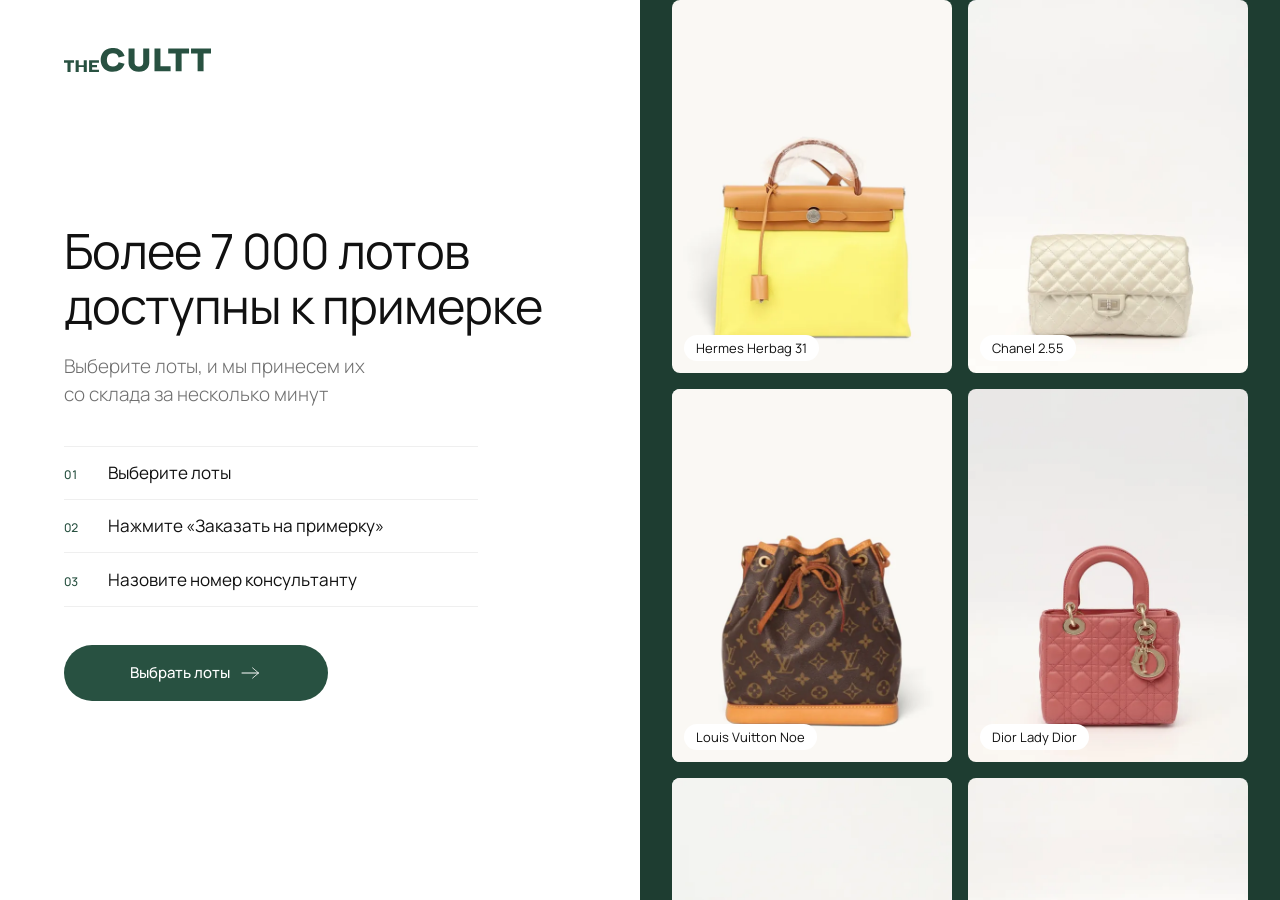
==== commit 34575831: "Deploy 384110737152" ====
--- a/app.html
+++ b/app.html
@@ -17,29 +17,29 @@
     <link rel="icon" type="image/png" sizes="32x32" href="./icons/favicon-32.png" />
     <link rel="preload" href="./design-system/fonts/manrope-cyrillic-wght-normal.woff2" as="font" type="font/woff2" crossorigin />
     <link rel="preload" href="./design-system/fonts/manrope-latin-wght-normal.woff2" as="font" type="font/woff2" crossorigin />
-    <link rel="stylesheet" href="./design-system/fonts/fonts.css?v=431dfa42b9fe" />
-    <link rel="stylesheet" href="./design-system/tokens/tokens.css?v=431dfa42b9fe" />
-    <link rel="stylesheet" href="./design-system/css/corners.css?v=431dfa42b9fe" />
-    <link rel="stylesheet" href="./design-system/css/typography.css?v=431dfa42b9fe" />
-    <link rel="stylesheet" href="./design-system/icons/icon.css?v=431dfa42b9fe" />
-    <link rel="stylesheet" href="./design-system/css/backdrop.css?v=431dfa42b9fe" />
-    <link rel="stylesheet" href="./design-system/css/glass.css?v=431dfa42b9fe" />
-    <link rel="stylesheet" href="./design-system/components/icon-button/icon-button.css?v=431dfa42b9fe" />
-    <link rel="stylesheet" href="./design-system/components/button/button.css?v=431dfa42b9fe" />
-    <link rel="stylesheet" href="./design-system/components/field/field.css?v=431dfa42b9fe" />
-    <link rel="stylesheet" href="./design-system/components/checkbox/checkbox.css?v=431dfa42b9fe" />
-    <link rel="stylesheet" href="./design-system/components/text-action/text-action.css?v=431dfa42b9fe" />
-    <link rel="stylesheet" href="./design-system/components/gallery-pager/gallery-pager.css?v=431dfa42b9fe" />
-    <link rel="stylesheet" href="./vendor/photoswipe/photoswipe.css?v=431dfa42b9fe" />
-    <link rel="stylesheet" href="./styles.css?v=431dfa42b9fe" />
-    <link rel="stylesheet" href="./catalog/catalog.css?v=431dfa42b9fe" />
-    <link rel="stylesheet" href="./catalog/product.css?v=431dfa42b9fe" />
-    <link rel="stylesheet" href="./catalog/product-gallery.css?v=431dfa42b9fe" />
-    <link rel="stylesheet" href="./catalog/confirm.css?v=431dfa42b9fe" />
-    <link rel="stylesheet" href="./catalog/idle-warning.css?v=431dfa42b9fe" />
-    <link rel="stylesheet" href="./catalog/offline.css?v=431dfa42b9fe" />
-    <meta name="build" content="431dfa42b9fe" />
-  <meta name="app-build" content="431dfa42b9fe" />
+    <link rel="stylesheet" href="./design-system/fonts/fonts.css?v=384110737152" />
+    <link rel="stylesheet" href="./design-system/tokens/tokens.css?v=384110737152" />
+    <link rel="stylesheet" href="./design-system/css/corners.css?v=384110737152" />
+    <link rel="stylesheet" href="./design-system/css/typography.css?v=384110737152" />
+    <link rel="stylesheet" href="./design-system/icons/icon.css?v=384110737152" />
+    <link rel="stylesheet" href="./design-system/css/backdrop.css?v=384110737152" />
+    <link rel="stylesheet" href="./design-system/css/glass.css?v=384110737152" />
+    <link rel="stylesheet" href="./design-system/components/icon-button/icon-button.css?v=384110737152" />
+    <link rel="stylesheet" href="./design-system/components/button/button.css?v=384110737152" />
+    <link rel="stylesheet" href="./design-system/components/field/field.css?v=384110737152" />
+    <link rel="stylesheet" href="./design-system/components/checkbox/checkbox.css?v=384110737152" />
+    <link rel="stylesheet" href="./design-system/components/text-action/text-action.css?v=384110737152" />
+    <link rel="stylesheet" href="./design-system/components/gallery-pager/gallery-pager.css?v=384110737152" />
+    <link rel="stylesheet" href="./vendor/photoswipe/photoswipe.css?v=384110737152" />
+    <link rel="stylesheet" href="./styles.css?v=384110737152" />
+    <link rel="stylesheet" href="./catalog/catalog.css?v=384110737152" />
+    <link rel="stylesheet" href="./catalog/product.css?v=384110737152" />
+    <link rel="stylesheet" href="./catalog/product-gallery.css?v=384110737152" />
+    <link rel="stylesheet" href="./catalog/confirm.css?v=384110737152" />
+    <link rel="stylesheet" href="./catalog/idle-warning.css?v=384110737152" />
+    <link rel="stylesheet" href="./catalog/offline.css?v=384110737152" />
+    <meta name="build" content="384110737152" />
+  <meta name="app-build" content="384110737152" />
   <script>(()=>{const m=document.querySelector('meta[name="app-build"]');if(!m||!window.fetch)return;const cur=m.content;const url=new URL('version.json',document.baseURI);const check=()=>fetch(url+'?t='+Date.now(),{cache:'no-store'}).then(r=>r.ok?r.json():null).then(v=>{if(!v||!v.build||v.build===cur)return;const k='app-build-reload:'+v.build;try{if(sessionStorage.getItem(k))return;sessionStorage.setItem(k,'1')}catch(e){}const u=new URL(location.href);u.searchParams.set('v',v.build);location.replace(u.href)}).catch(()=>{});check();document.addEventListener('visibilitychange',()=>{if(document.visibilityState==='visible')check()});addEventListener('pageshow',e=>{if(e.persisted)check()})})();</script>
   </head>
   <body>
@@ -77,6 +77,6 @@
     <main class="kpx" id="productXScreen" data-screen-id="productx" aria-labelledby="productXTitle" hidden></main>
 
 
-    <script type="module" src="./app.js?v=431dfa42b9fe"></script>
+    <script type="module" src="./app.js?v=384110737152"></script>
   </body>
 </html>
--- a/styles.css
+++ b/styles.css
@@ -251,3 +251,8 @@
   .showcase__track { animation: none; transform: none; }
 }
 
+
+/* No visible scrollbars anywhere in the kiosk (iPad has overlay indicators; desktop/trackpad would otherwise show grey
+   browser bars). Only the bar is hidden: overflow, wheel / trackpad / touch scrolling and keyboard scrolling all stay. */
+:root, :root * { scrollbar-width: none; }
+:root::-webkit-scrollbar, :root *::-webkit-scrollbar { display: none; width: 0; height: 0; }
--- a/catalog/product.css
+++ b/catalog/product.css
@@ -71,10 +71,8 @@
   overflow-y: hidden;
   scroll-snap-type: x mandatory;
   overscroll-behavior-x: contain;
-  scrollbar-width: none;
   touch-action: pan-x;
 }
-.kp-track::-webkit-scrollbar { display: none; }
 .kp-slide {
   --corner-radius: var(--kc-product-radius);
   flex: 0 0 calc((100% - var(--kp-photo-gap)) / 2);
--- a/catalog/product-gallery.css
+++ b/catalog/product-gallery.css
@@ -36,11 +36,9 @@
   overflow-x: auto;
   overflow-y: hidden;
   overscroll-behavior-x: contain; /* free scrolling: no scroll-snap, native momentum, no correction afterwards */
-  scrollbar-width: none;
   touch-action: pan-x;
   padding-inline-end: calc(var(--kpx-panel-w) + var(--kpx-edge) * 2); /* the last photo can be seen fully left of the panel */
 }
-.kpx-track::-webkit-scrollbar { display: none; }
 .kpx-photo { flex: none; height: 100%; aspect-ratio: 3 / 4; padding: 0; border: 0; background: var(--color-grey-1); cursor: zoom-in; -webkit-tap-highlight-color: transparent; }
 .kpx-photo__image { display: block; width: 100%; height: 100%; object-fit: cover; pointer-events: none; -webkit-user-drag: none; }
 /* Thumbnails (Hermès treatment): bottom-left, small 3:4, no container; inactive almost transparent, the active one opaque
@@ -56,10 +54,8 @@
   max-width: calc(var(--kpx-thumb-w) * 7 + var(--kpx-thumb-gap) * 6);
   padding: 2px 0 8px; /* room for the active line */
   overflow-x: auto;
-  scrollbar-width: none;
   touch-action: pan-x;
 }
-.kpx-thumbs::-webkit-scrollbar { display: none; }
 .kpx-thumb {
   position: relative;
   flex: none;
@@ -104,9 +100,44 @@
   box-shadow: 0 0 0 1px color-mix(in srgb, var(--color-ink) 6%, transparent);
   font-family: var(--font-family-sans);
 }
-.kpx-panel__fixed { flex: none; padding: var(--kpx-panel-pad) var(--kpx-panel-pad) 0; }
-.kpx-panel__scroll[data-scrolled] { box-shadow: inset 0 1px 0 var(--kiosk-hairline); }
-.kpx-panel__scroll { flex: 0 1 auto; min-height: 0; overflow-y: auto; overscroll-behavior: contain; padding: var(--spacing-standard-control) var(--kpx-panel-pad) var(--spacing-compact-inline); scrollbar-width: thin; }
+/* Fixed summary + scrolling accordions read as one panel: at rest the first accordion's top hairline sits exactly on the
+   boundary; once the list scrolls, that same line stays on the fixed part (hairline, no shadow) and the content fades out
+   over a short distance just beneath it instead of being cut. A matching fade at the bottom edge while more content
+   follows below. */
+.kpx-panel {
+  --kpx-fade: var(--spacing-standard-control);
+}
+.kpx-panel__fixed {
+  position: relative;
+  z-index: 1;
+  flex: none;
+  padding: var(--kpx-panel-pad) var(--kpx-panel-pad) var(--spacing-standard-control);
+}
+.kpx-panel__fixed::after { /* the boundary hairline, inset like the accordion lines */
+  content: "";
+  position: absolute;
+  left: var(--kpx-panel-pad);
+  right: var(--kpx-panel-pad);
+  bottom: 0;
+  height: 1px;
+  background: var(--kiosk-hairline);
+  opacity: 0;
+  transition: opacity 160ms var(--kc-ease);
+}
+.kpx-panel[data-scrolled] .kpx-panel__fixed::after { opacity: 1; }
+.kpx-panel__scroll {
+  --_top: 0px;
+  --_bottom: 0px;
+  flex: 0 1 auto;
+  min-height: 0;
+  overflow-y: auto;
+  overscroll-behavior: contain;
+  padding: 0 var(--kpx-panel-pad) var(--spacing-compact-inline);
+  -webkit-mask-image: linear-gradient(to bottom, transparent 0, #000 var(--_top), #000 calc(100% - var(--_bottom)), transparent 100%);
+  mask-image: linear-gradient(to bottom, transparent 0, #000 var(--_top), #000 calc(100% - var(--_bottom)), transparent 100%);
+}
+.kpx-panel[data-scrolled] .kpx-panel__scroll { --_top: var(--kpx-fade); }
+.kpx-panel[data-more] .kpx-panel__scroll { --_bottom: var(--kpx-fade); }
 .kpx-head { display: flex; flex-direction: column; }
 .kpx-condition { margin: 0; color: var(--color-grey-7); }
 .kpx-name {
@@ -155,5 +186,5 @@
 
 @media (prefers-reduced-motion: reduce) {
   .kpx.is-entering .kpx-gallery, .ds-button.kpx-cta.is-changed { animation: none; }
-  .kpx-acc__body, .kpx-acc__plus, .kpx-acc__minus, .kpx-gallery, .kpx-thumbs { transition: none; }
+  .kpx-acc__body, .kpx-acc__plus, .kpx-acc__minus, .kpx-gallery, .kpx-thumbs, .kpx-panel__fixed::after { transition: none; }
 }
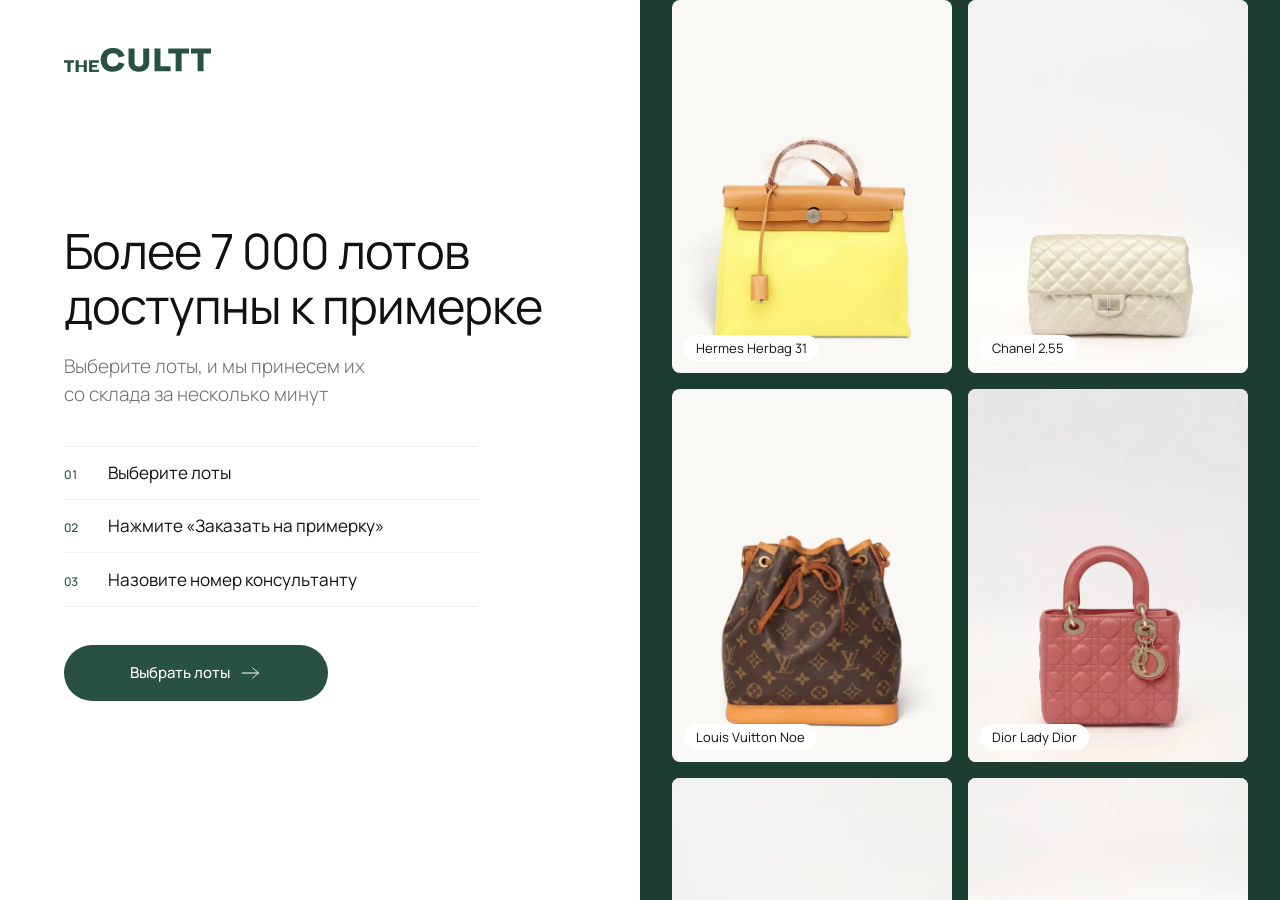
==== commit 7dfd0d83: "Deploy a55d3567b850" ====
--- a/app.html
+++ b/app.html
@@ -17,29 +17,29 @@
     <link rel="icon" type="image/png" sizes="32x32" href="./icons/favicon-32.png" />
     <link rel="preload" href="./design-system/fonts/manrope-cyrillic-wght-normal.woff2" as="font" type="font/woff2" crossorigin />
     <link rel="preload" href="./design-system/fonts/manrope-latin-wght-normal.woff2" as="font" type="font/woff2" crossorigin />
-    <link rel="stylesheet" href="./design-system/fonts/fonts.css?v=384110737152" />
-    <link rel="stylesheet" href="./design-system/tokens/tokens.css?v=384110737152" />
-    <link rel="stylesheet" href="./design-system/css/corners.css?v=384110737152" />
-    <link rel="stylesheet" href="./design-system/css/typography.css?v=384110737152" />
-    <link rel="stylesheet" href="./design-system/icons/icon.css?v=384110737152" />
-    <link rel="stylesheet" href="./design-system/css/backdrop.css?v=384110737152" />
-    <link rel="stylesheet" href="./design-system/css/glass.css?v=384110737152" />
-    <link rel="stylesheet" href="./design-system/components/icon-button/icon-button.css?v=384110737152" />
-    <link rel="stylesheet" href="./design-system/components/button/button.css?v=384110737152" />
-    <link rel="stylesheet" href="./design-system/components/field/field.css?v=384110737152" />
-    <link rel="stylesheet" href="./design-system/components/checkbox/checkbox.css?v=384110737152" />
-    <link rel="stylesheet" href="./design-system/components/text-action/text-action.css?v=384110737152" />
-    <link rel="stylesheet" href="./design-system/components/gallery-pager/gallery-pager.css?v=384110737152" />
-    <link rel="stylesheet" href="./vendor/photoswipe/photoswipe.css?v=384110737152" />
-    <link rel="stylesheet" href="./styles.css?v=384110737152" />
-    <link rel="stylesheet" href="./catalog/catalog.css?v=384110737152" />
-    <link rel="stylesheet" href="./catalog/product.css?v=384110737152" />
-    <link rel="stylesheet" href="./catalog/product-gallery.css?v=384110737152" />
-    <link rel="stylesheet" href="./catalog/confirm.css?v=384110737152" />
-    <link rel="stylesheet" href="./catalog/idle-warning.css?v=384110737152" />
-    <link rel="stylesheet" href="./catalog/offline.css?v=384110737152" />
-    <meta name="build" content="384110737152" />
-  <meta name="app-build" content="384110737152" />
+    <link rel="stylesheet" href="./design-system/fonts/fonts.css?v=a55d3567b850" />
+    <link rel="stylesheet" href="./design-system/tokens/tokens.css?v=a55d3567b850" />
+    <link rel="stylesheet" href="./design-system/css/corners.css?v=a55d3567b850" />
+    <link rel="stylesheet" href="./design-system/css/typography.css?v=a55d3567b850" />
+    <link rel="stylesheet" href="./design-system/icons/icon.css?v=a55d3567b850" />
+    <link rel="stylesheet" href="./design-system/css/backdrop.css?v=a55d3567b850" />
+    <link rel="stylesheet" href="./design-system/css/glass.css?v=a55d3567b850" />
+    <link rel="stylesheet" href="./design-system/components/icon-button/icon-button.css?v=a55d3567b850" />
+    <link rel="stylesheet" href="./design-system/components/button/button.css?v=a55d3567b850" />
+    <link rel="stylesheet" href="./design-system/components/field/field.css?v=a55d3567b850" />
+    <link rel="stylesheet" href="./design-system/components/checkbox/checkbox.css?v=a55d3567b850" />
+    <link rel="stylesheet" href="./design-system/components/text-action/text-action.css?v=a55d3567b850" />
+    <link rel="stylesheet" href="./design-system/components/gallery-pager/gallery-pager.css?v=a55d3567b850" />
+    <link rel="stylesheet" href="./vendor/photoswipe/photoswipe.css?v=a55d3567b850" />
+    <link rel="stylesheet" href="./styles.css?v=a55d3567b850" />
+    <link rel="stylesheet" href="./catalog/catalog.css?v=a55d3567b850" />
+    <link rel="stylesheet" href="./catalog/product.css?v=a55d3567b850" />
+    <link rel="stylesheet" href="./catalog/product-gallery.css?v=a55d3567b850" />
+    <link rel="stylesheet" href="./catalog/confirm.css?v=a55d3567b850" />
+    <link rel="stylesheet" href="./catalog/idle-warning.css?v=a55d3567b850" />
+    <link rel="stylesheet" href="./catalog/offline.css?v=a55d3567b850" />
+    <meta name="build" content="a55d3567b850" />
+  <meta name="app-build" content="a55d3567b850" />
   <script>(()=>{const m=document.querySelector('meta[name="app-build"]');if(!m||!window.fetch)return;const cur=m.content;const url=new URL('version.json',document.baseURI);const check=()=>fetch(url+'?t='+Date.now(),{cache:'no-store'}).then(r=>r.ok?r.json():null).then(v=>{if(!v||!v.build||v.build===cur)return;const k='app-build-reload:'+v.build;try{if(sessionStorage.getItem(k))return;sessionStorage.setItem(k,'1')}catch(e){}const u=new URL(location.href);u.searchParams.set('v',v.build);location.replace(u.href)}).catch(()=>{});check();document.addEventListener('visibilitychange',()=>{if(document.visibilityState==='visible')check()});addEventListener('pageshow',e=>{if(e.persisted)check()})})();</script>
   </head>
   <body>
@@ -77,6 +77,6 @@
     <main class="kpx" id="productXScreen" data-screen-id="productx" aria-labelledby="productXTitle" hidden></main>
 
 
-    <script type="module" src="./app.js?v=384110737152"></script>
+    <script type="module" src="./app.js?v=a55d3567b850"></script>
   </body>
 </html>
--- a/catalog/catalog.css
+++ b/catalog/catalog.css
@@ -629,9 +629,9 @@
   height: 22px;
   padding: 0 var(--spacing-compact-inline);
   border-radius: 9999px;
-  background: color-mix(in srgb, var(--color-white) 92%, transparent);
+  background: var(--color-ink);
   font: var(--font-weight-regular) 12px / 16px var(--font-family-sans);
-  color: var(--color-ink);
+  color: var(--color-white);
   pointer-events: none;
 }
 .kfs-item[data-sold] .kfs-item__badge { display: inline-flex; }
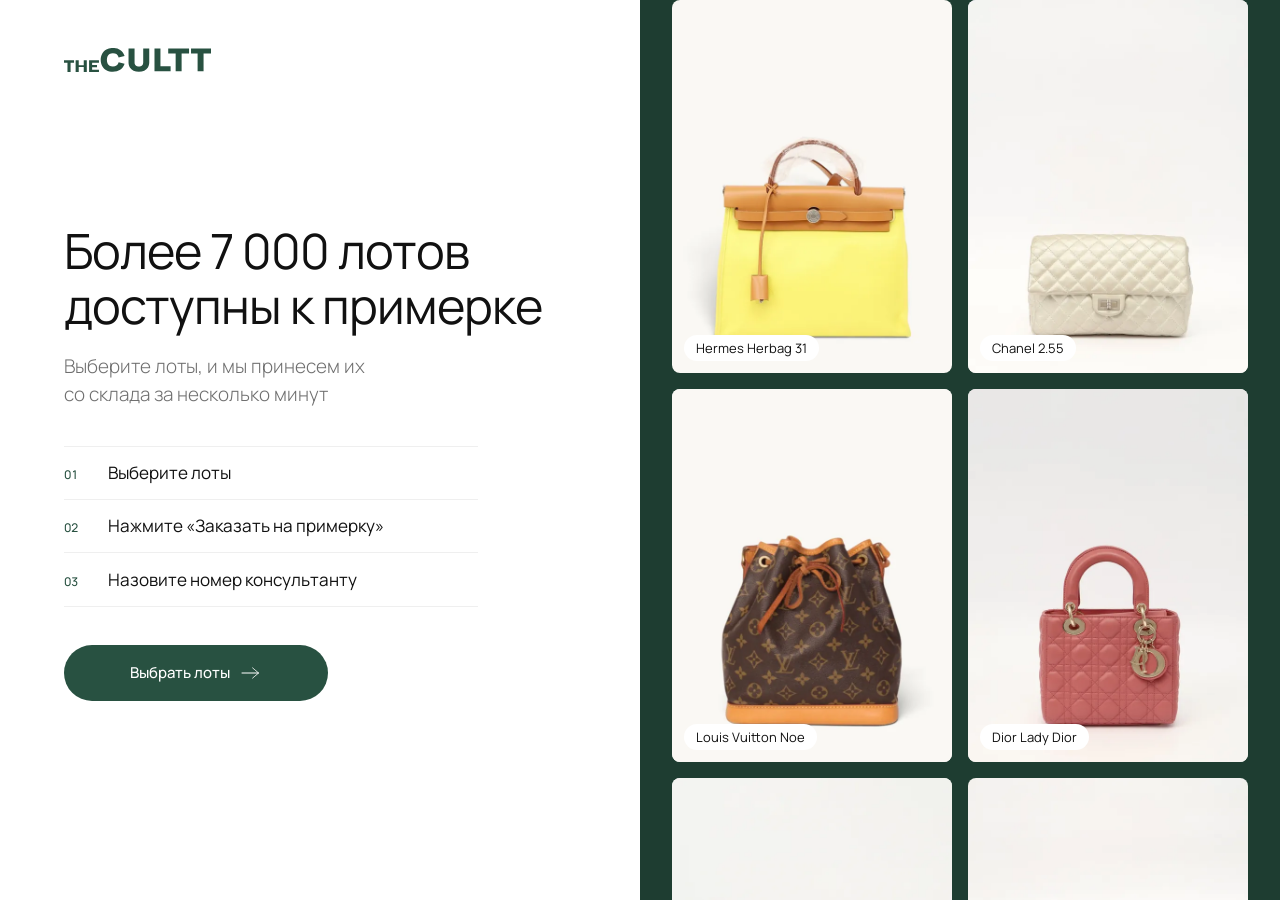
==== commit 3539558b: "Deploy 824c37b7dc74" ====
--- a/app.html
+++ b/app.html
@@ -17,29 +17,29 @@
     <link rel="icon" type="image/png" sizes="32x32" href="./icons/favicon-32.png" />
     <link rel="preload" href="./design-system/fonts/manrope-cyrillic-wght-normal.woff2" as="font" type="font/woff2" crossorigin />
     <link rel="preload" href="./design-system/fonts/manrope-latin-wght-normal.woff2" as="font" type="font/woff2" crossorigin />
-    <link rel="stylesheet" href="./design-system/fonts/fonts.css?v=a55d3567b850" />
-    <link rel="stylesheet" href="./design-system/tokens/tokens.css?v=a55d3567b850" />
-    <link rel="stylesheet" href="./design-system/css/corners.css?v=a55d3567b850" />
-    <link rel="stylesheet" href="./design-system/css/typography.css?v=a55d3567b850" />
-    <link rel="stylesheet" href="./design-system/icons/icon.css?v=a55d3567b850" />
-    <link rel="stylesheet" href="./design-system/css/backdrop.css?v=a55d3567b850" />
-    <link rel="stylesheet" href="./design-system/css/glass.css?v=a55d3567b850" />
-    <link rel="stylesheet" href="./design-system/components/icon-button/icon-button.css?v=a55d3567b850" />
-    <link rel="stylesheet" href="./design-system/components/button/button.css?v=a55d3567b850" />
-    <link rel="stylesheet" href="./design-system/components/field/field.css?v=a55d3567b850" />
-    <link rel="stylesheet" href="./design-system/components/checkbox/checkbox.css?v=a55d3567b850" />
-    <link rel="stylesheet" href="./design-system/components/text-action/text-action.css?v=a55d3567b850" />
-    <link rel="stylesheet" href="./design-system/components/gallery-pager/gallery-pager.css?v=a55d3567b850" />
-    <link rel="stylesheet" href="./vendor/photoswipe/photoswipe.css?v=a55d3567b850" />
-    <link rel="stylesheet" href="./styles.css?v=a55d3567b850" />
-    <link rel="stylesheet" href="./catalog/catalog.css?v=a55d3567b850" />
-    <link rel="stylesheet" href="./catalog/product.css?v=a55d3567b850" />
-    <link rel="stylesheet" href="./catalog/product-gallery.css?v=a55d3567b850" />
-    <link rel="stylesheet" href="./catalog/confirm.css?v=a55d3567b850" />
-    <link rel="stylesheet" href="./catalog/idle-warning.css?v=a55d3567b850" />
-    <link rel="stylesheet" href="./catalog/offline.css?v=a55d3567b850" />
-    <meta name="build" content="a55d3567b850" />
-  <meta name="app-build" content="a55d3567b850" />
+    <link rel="stylesheet" href="./design-system/fonts/fonts.css?v=824c37b7dc74" />
+    <link rel="stylesheet" href="./design-system/tokens/tokens.css?v=824c37b7dc74" />
+    <link rel="stylesheet" href="./design-system/css/corners.css?v=824c37b7dc74" />
+    <link rel="stylesheet" href="./design-system/css/typography.css?v=824c37b7dc74" />
+    <link rel="stylesheet" href="./design-system/icons/icon.css?v=824c37b7dc74" />
+    <link rel="stylesheet" href="./design-system/css/backdrop.css?v=824c37b7dc74" />
+    <link rel="stylesheet" href="./design-system/css/glass.css?v=824c37b7dc74" />
+    <link rel="stylesheet" href="./design-system/components/icon-button/icon-button.css?v=824c37b7dc74" />
+    <link rel="stylesheet" href="./design-system/components/button/button.css?v=824c37b7dc74" />
+    <link rel="stylesheet" href="./design-system/components/field/field.css?v=824c37b7dc74" />
+    <link rel="stylesheet" href="./design-system/components/checkbox/checkbox.css?v=824c37b7dc74" />
+    <link rel="stylesheet" href="./design-system/components/text-action/text-action.css?v=824c37b7dc74" />
+    <link rel="stylesheet" href="./design-system/components/gallery-pager/gallery-pager.css?v=824c37b7dc74" />
+    <link rel="stylesheet" href="./vendor/photoswipe/photoswipe.css?v=824c37b7dc74" />
+    <link rel="stylesheet" href="./styles.css?v=824c37b7dc74" />
+    <link rel="stylesheet" href="./catalog/catalog.css?v=824c37b7dc74" />
+    <link rel="stylesheet" href="./catalog/product.css?v=824c37b7dc74" />
+    <link rel="stylesheet" href="./catalog/product-gallery.css?v=824c37b7dc74" />
+    <link rel="stylesheet" href="./catalog/confirm.css?v=824c37b7dc74" />
+    <link rel="stylesheet" href="./catalog/idle-warning.css?v=824c37b7dc74" />
+    <link rel="stylesheet" href="./catalog/offline.css?v=824c37b7dc74" />
+    <meta name="build" content="824c37b7dc74" />
+  <meta name="app-build" content="824c37b7dc74" />
   <script>(()=>{const m=document.querySelector('meta[name="app-build"]');if(!m||!window.fetch)return;const cur=m.content;const url=new URL('version.json',document.baseURI);const check=()=>fetch(url+'?t='+Date.now(),{cache:'no-store'}).then(r=>r.ok?r.json():null).then(v=>{if(!v||!v.build||v.build===cur)return;const k='app-build-reload:'+v.build;try{if(sessionStorage.getItem(k))return;sessionStorage.setItem(k,'1')}catch(e){}const u=new URL(location.href);u.searchParams.set('v',v.build);location.replace(u.href)}).catch(()=>{});check();document.addEventListener('visibilitychange',()=>{if(document.visibilityState==='visible')check()});addEventListener('pageshow',e=>{if(e.persisted)check()})})();</script>
   </head>
   <body>
@@ -77,6 +77,6 @@
     <main class="kpx" id="productXScreen" data-screen-id="productx" aria-labelledby="productXTitle" hidden></main>
 
 
-    <script type="module" src="./app.js?v=a55d3567b850"></script>
+    <script type="module" src="./app.js?v=824c37b7dc74"></script>
   </body>
 </html>
--- a/catalog/catalog.css
+++ b/catalog/catalog.css
@@ -285,13 +285,14 @@
    Centred in the area between the meta row and the fitting tray (the scroller already reserves the tray's height). */
 .kc-scroll[data-empty] { display: flex; flex-direction: column; }
 .kc-scroll[data-empty] .kc-grid { display: none; }
-.kc-empty { flex: 1 0 auto; display: flex; flex-direction: column; align-items: center; justify-content: center; padding: var(--spacing-spacious-group) 0 var(--space-96); text-align: center; }
+/* Empty result: outline icon → heading → one quiet line → compact CTA, centred in a narrow column with generous air. */
+.kc-empty { flex: 1 0 auto; display: flex; flex-direction: column; align-items: center; justify-content: center; padding: var(--spacing-spacious-group) var(--spacing-standard-block) var(--space-48); text-align: center; } /* a touch above the true centre (optical centre) */
 .kc-empty p { margin: 0; }
-.kc-empty__icon { display: grid; color: var(--color-grey-7); margin-bottom: var(--spacing-standard-control); }
-.kc-empty__title { max-width: 30ch; font: var(--font-weight-medium) 22px / 28px var(--font-family-sans); letter-spacing: var(--font-tracking-snug, 0); color: var(--color-ink); text-wrap: balance; }
-.kc-empty__text { max-width: 44ch; margin-top: var(--spacing-compact-inline) !important; font: var(--font-weight-regular) 15px / 22px var(--font-family-sans); color: var(--color-grey-7); text-wrap: balance; }
+.kc-empty__icon { display: grid; color: var(--color-grey-6); margin-bottom: var(--space-24); }
+.kc-empty__title { max-width: 28ch; font: var(--font-weight-regular) 20px / 28px var(--font-family-sans); letter-spacing: var(--font-tracking-snug, 0); color: var(--color-ink); text-wrap: balance; }
+.kc-empty__text { max-width: 40ch; margin-top: var(--spacing-compact-inline) !important; font: var(--font-weight-regular) 15px / 22px var(--font-family-sans); color: var(--color-grey-7); text-wrap: balance; }
 .kc-empty__actions { display: flex; flex-wrap: wrap; justify-content: center; gap: var(--spacing-standard-text-group); margin-top: var(--spacing-spacious-group); }
-.ds-button.kc-empty__action { min-width: 220px; }
+.ds-button.kc-empty__action { flex: none; } /* width from the label + the kit padding, no stretched buttons */
 
 /* ---------- Toast (limit) ---------- */
 .kc-toast {
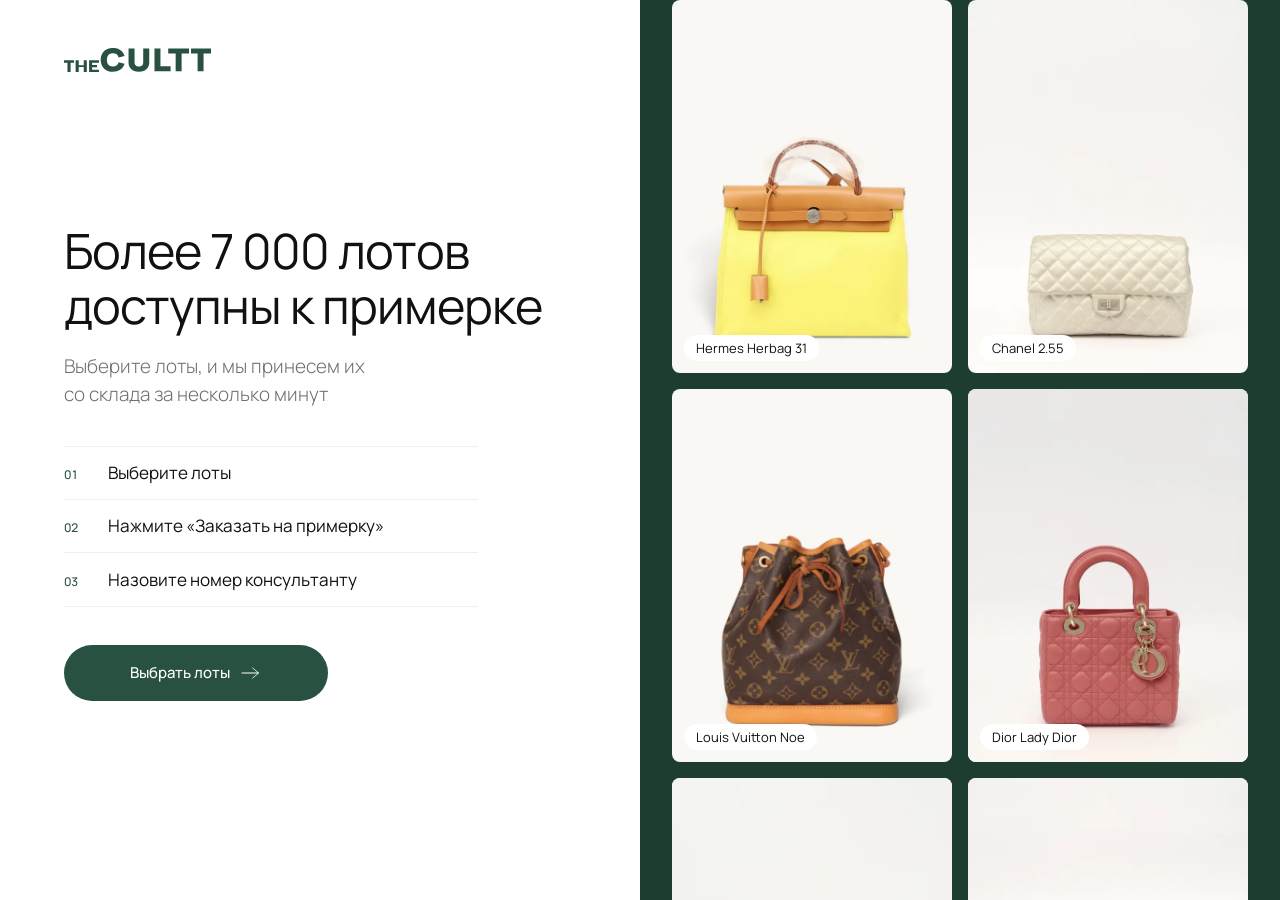
==== commit e0efdf1a: "Deploy f47ea6fdf577" ====
--- a/app.html
+++ b/app.html
@@ -17,29 +17,29 @@
     <link rel="icon" type="image/png" sizes="32x32" href="./icons/favicon-32.png" />
     <link rel="preload" href="./design-system/fonts/manrope-cyrillic-wght-normal.woff2" as="font" type="font/woff2" crossorigin />
     <link rel="preload" href="./design-system/fonts/manrope-latin-wght-normal.woff2" as="font" type="font/woff2" crossorigin />
-    <link rel="stylesheet" href="./design-system/fonts/fonts.css?v=824c37b7dc74" />
-    <link rel="stylesheet" href="./design-system/tokens/tokens.css?v=824c37b7dc74" />
-    <link rel="stylesheet" href="./design-system/css/corners.css?v=824c37b7dc74" />
-    <link rel="stylesheet" href="./design-system/css/typography.css?v=824c37b7dc74" />
-    <link rel="stylesheet" href="./design-system/icons/icon.css?v=824c37b7dc74" />
-    <link rel="stylesheet" href="./design-system/css/backdrop.css?v=824c37b7dc74" />
-    <link rel="stylesheet" href="./design-system/css/glass.css?v=824c37b7dc74" />
-    <link rel="stylesheet" href="./design-system/components/icon-button/icon-button.css?v=824c37b7dc74" />
-    <link rel="stylesheet" href="./design-system/components/button/button.css?v=824c37b7dc74" />
-    <link rel="stylesheet" href="./design-system/components/field/field.css?v=824c37b7dc74" />
-    <link rel="stylesheet" href="./design-system/components/checkbox/checkbox.css?v=824c37b7dc74" />
-    <link rel="stylesheet" href="./design-system/components/text-action/text-action.css?v=824c37b7dc74" />
-    <link rel="stylesheet" href="./design-system/components/gallery-pager/gallery-pager.css?v=824c37b7dc74" />
-    <link rel="stylesheet" href="./vendor/photoswipe/photoswipe.css?v=824c37b7dc74" />
-    <link rel="stylesheet" href="./styles.css?v=824c37b7dc74" />
-    <link rel="stylesheet" href="./catalog/catalog.css?v=824c37b7dc74" />
-    <link rel="stylesheet" href="./catalog/product.css?v=824c37b7dc74" />
-    <link rel="stylesheet" href="./catalog/product-gallery.css?v=824c37b7dc74" />
-    <link rel="stylesheet" href="./catalog/confirm.css?v=824c37b7dc74" />
-    <link rel="stylesheet" href="./catalog/idle-warning.css?v=824c37b7dc74" />
-    <link rel="stylesheet" href="./catalog/offline.css?v=824c37b7dc74" />
-    <meta name="build" content="824c37b7dc74" />
-  <meta name="app-build" content="824c37b7dc74" />
+    <link rel="stylesheet" href="./design-system/fonts/fonts.css?v=f47ea6fdf577" />
+    <link rel="stylesheet" href="./design-system/tokens/tokens.css?v=f47ea6fdf577" />
+    <link rel="stylesheet" href="./design-system/css/corners.css?v=f47ea6fdf577" />
+    <link rel="stylesheet" href="./design-system/css/typography.css?v=f47ea6fdf577" />
+    <link rel="stylesheet" href="./design-system/icons/icon.css?v=f47ea6fdf577" />
+    <link rel="stylesheet" href="./design-system/css/backdrop.css?v=f47ea6fdf577" />
+    <link rel="stylesheet" href="./design-system/css/glass.css?v=f47ea6fdf577" />
+    <link rel="stylesheet" href="./design-system/components/icon-button/icon-button.css?v=f47ea6fdf577" />
+    <link rel="stylesheet" href="./design-system/components/button/button.css?v=f47ea6fdf577" />
+    <link rel="stylesheet" href="./design-system/components/field/field.css?v=f47ea6fdf577" />
+    <link rel="stylesheet" href="./design-system/components/checkbox/checkbox.css?v=f47ea6fdf577" />
+    <link rel="stylesheet" href="./design-system/components/text-action/text-action.css?v=f47ea6fdf577" />
+    <link rel="stylesheet" href="./design-system/components/gallery-pager/gallery-pager.css?v=f47ea6fdf577" />
+    <link rel="stylesheet" href="./vendor/photoswipe/photoswipe.css?v=f47ea6fdf577" />
+    <link rel="stylesheet" href="./styles.css?v=f47ea6fdf577" />
+    <link rel="stylesheet" href="./catalog/catalog.css?v=f47ea6fdf577" />
+    <link rel="stylesheet" href="./catalog/product.css?v=f47ea6fdf577" />
+    <link rel="stylesheet" href="./catalog/product-gallery.css?v=f47ea6fdf577" />
+    <link rel="stylesheet" href="./catalog/confirm.css?v=f47ea6fdf577" />
+    <link rel="stylesheet" href="./catalog/idle-warning.css?v=f47ea6fdf577" />
+    <link rel="stylesheet" href="./catalog/offline.css?v=f47ea6fdf577" />
+    <meta name="build" content="f47ea6fdf577" />
+  <meta name="app-build" content="f47ea6fdf577" />
   <script>(()=>{const m=document.querySelector('meta[name="app-build"]');if(!m||!window.fetch)return;const cur=m.content;const url=new URL('version.json',document.baseURI);const check=()=>fetch(url+'?t='+Date.now(),{cache:'no-store'}).then(r=>r.ok?r.json():null).then(v=>{if(!v||!v.build||v.build===cur)return;const k='app-build-reload:'+v.build;try{if(sessionStorage.getItem(k))return;sessionStorage.setItem(k,'1')}catch(e){}const u=new URL(location.href);u.searchParams.set('v',v.build);location.replace(u.href)}).catch(()=>{});check();document.addEventListener('visibilitychange',()=>{if(document.visibilityState==='visible')check()});addEventListener('pageshow',e=>{if(e.persisted)check()})})();</script>
   </head>
   <body>
@@ -77,6 +77,6 @@
     <main class="kpx" id="productXScreen" data-screen-id="productx" aria-labelledby="productXTitle" hidden></main>
 
 
-    <script type="module" src="./app.js?v=824c37b7dc74"></script>
+    <script type="module" src="./app.js?v=f47ea6fdf577"></script>
   </body>
 </html>
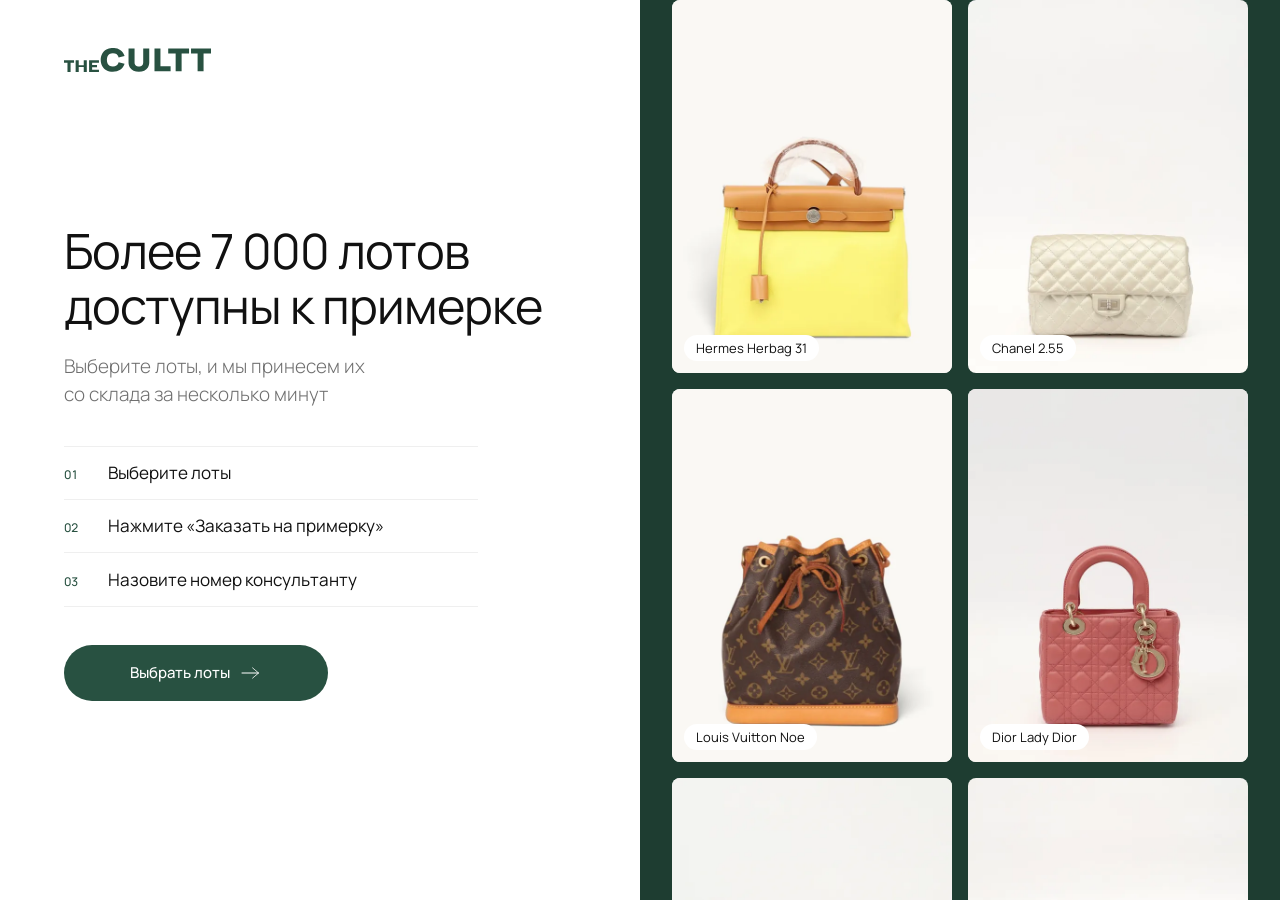
==== commit 484d7c93: "Deploy c4dc60a7b65c" ====
--- a/app.html
+++ b/app.html
@@ -17,29 +17,29 @@
     <link rel="icon" type="image/png" sizes="32x32" href="./icons/favicon-32.png" />
     <link rel="preload" href="./design-system/fonts/manrope-cyrillic-wght-normal.woff2" as="font" type="font/woff2" crossorigin />
     <link rel="preload" href="./design-system/fonts/manrope-latin-wght-normal.woff2" as="font" type="font/woff2" crossorigin />
-    <link rel="stylesheet" href="./design-system/fonts/fonts.css?v=f47ea6fdf577" />
-    <link rel="stylesheet" href="./design-system/tokens/tokens.css?v=f47ea6fdf577" />
-    <link rel="stylesheet" href="./design-system/css/corners.css?v=f47ea6fdf577" />
-    <link rel="stylesheet" href="./design-system/css/typography.css?v=f47ea6fdf577" />
-    <link rel="stylesheet" href="./design-system/icons/icon.css?v=f47ea6fdf577" />
-    <link rel="stylesheet" href="./design-system/css/backdrop.css?v=f47ea6fdf577" />
-    <link rel="stylesheet" href="./design-system/css/glass.css?v=f47ea6fdf577" />
-    <link rel="stylesheet" href="./design-system/components/icon-button/icon-button.css?v=f47ea6fdf577" />
-    <link rel="stylesheet" href="./design-system/components/button/button.css?v=f47ea6fdf577" />
-    <link rel="stylesheet" href="./design-system/components/field/field.css?v=f47ea6fdf577" />
-    <link rel="stylesheet" href="./design-system/components/checkbox/checkbox.css?v=f47ea6fdf577" />
-    <link rel="stylesheet" href="./design-system/components/text-action/text-action.css?v=f47ea6fdf577" />
-    <link rel="stylesheet" href="./design-system/components/gallery-pager/gallery-pager.css?v=f47ea6fdf577" />
-    <link rel="stylesheet" href="./vendor/photoswipe/photoswipe.css?v=f47ea6fdf577" />
-    <link rel="stylesheet" href="./styles.css?v=f47ea6fdf577" />
-    <link rel="stylesheet" href="./catalog/catalog.css?v=f47ea6fdf577" />
-    <link rel="stylesheet" href="./catalog/product.css?v=f47ea6fdf577" />
-    <link rel="stylesheet" href="./catalog/product-gallery.css?v=f47ea6fdf577" />
-    <link rel="stylesheet" href="./catalog/confirm.css?v=f47ea6fdf577" />
-    <link rel="stylesheet" href="./catalog/idle-warning.css?v=f47ea6fdf577" />
-    <link rel="stylesheet" href="./catalog/offline.css?v=f47ea6fdf577" />
-    <meta name="build" content="f47ea6fdf577" />
-  <meta name="app-build" content="f47ea6fdf577" />
+    <link rel="stylesheet" href="./design-system/fonts/fonts.css?v=c4dc60a7b65c" />
+    <link rel="stylesheet" href="./design-system/tokens/tokens.css?v=c4dc60a7b65c" />
+    <link rel="stylesheet" href="./design-system/css/corners.css?v=c4dc60a7b65c" />
+    <link rel="stylesheet" href="./design-system/css/typography.css?v=c4dc60a7b65c" />
+    <link rel="stylesheet" href="./design-system/icons/icon.css?v=c4dc60a7b65c" />
+    <link rel="stylesheet" href="./design-system/css/backdrop.css?v=c4dc60a7b65c" />
+    <link rel="stylesheet" href="./design-system/css/glass.css?v=c4dc60a7b65c" />
+    <link rel="stylesheet" href="./design-system/components/icon-button/icon-button.css?v=c4dc60a7b65c" />
+    <link rel="stylesheet" href="./design-system/components/button/button.css?v=c4dc60a7b65c" />
+    <link rel="stylesheet" href="./design-system/components/field/field.css?v=c4dc60a7b65c" />
+    <link rel="stylesheet" href="./design-system/components/checkbox/checkbox.css?v=c4dc60a7b65c" />
+    <link rel="stylesheet" href="./design-system/components/text-action/text-action.css?v=c4dc60a7b65c" />
+    <link rel="stylesheet" href="./design-system/components/gallery-pager/gallery-pager.css?v=c4dc60a7b65c" />
+    <link rel="stylesheet" href="./vendor/photoswipe/photoswipe.css?v=c4dc60a7b65c" />
+    <link rel="stylesheet" href="./styles.css?v=c4dc60a7b65c" />
+    <link rel="stylesheet" href="./catalog/catalog.css?v=c4dc60a7b65c" />
+    <link rel="stylesheet" href="./catalog/product.css?v=c4dc60a7b65c" />
+    <link rel="stylesheet" href="./catalog/product-gallery.css?v=c4dc60a7b65c" />
+    <link rel="stylesheet" href="./catalog/confirm.css?v=c4dc60a7b65c" />
+    <link rel="stylesheet" href="./catalog/idle-warning.css?v=c4dc60a7b65c" />
+    <link rel="stylesheet" href="./catalog/offline.css?v=c4dc60a7b65c" />
+    <meta name="build" content="c4dc60a7b65c" />
+  <meta name="app-build" content="c4dc60a7b65c" />
   <script>(()=>{const m=document.querySelector('meta[name="app-build"]');if(!m||!window.fetch)return;const cur=m.content;const url=new URL('version.json',document.baseURI);const check=()=>fetch(url+'?t='+Date.now(),{cache:'no-store'}).then(r=>r.ok?r.json():null).then(v=>{if(!v||!v.build||v.build===cur)return;const k='app-build-reload:'+v.build;try{if(sessionStorage.getItem(k))return;sessionStorage.setItem(k,'1')}catch(e){}const u=new URL(location.href);u.searchParams.set('v',v.build);location.replace(u.href)}).catch(()=>{});check();document.addEventListener('visibilitychange',()=>{if(document.visibilityState==='visible')check()});addEventListener('pageshow',e=>{if(e.persisted)check()})})();</script>
   </head>
   <body>
@@ -77,6 +77,6 @@
     <main class="kpx" id="productXScreen" data-screen-id="productx" aria-labelledby="productXTitle" hidden></main>
 
 
-    <script type="module" src="./app.js?v=f47ea6fdf577"></script>
+    <script type="module" src="./app.js?v=c4dc60a7b65c"></script>
   </body>
 </html>
--- a/catalog/catalog.css
+++ b/catalog/catalog.css
@@ -288,7 +288,12 @@
 /* Empty result: outline icon → heading → one quiet line → compact CTA, centred in a narrow column with generous air. */
 .kc-empty { flex: 1 0 auto; display: flex; flex-direction: column; align-items: center; justify-content: center; padding: var(--spacing-spacious-group) var(--spacing-standard-block) var(--space-48); text-align: center; } /* a touch above the true centre (optical centre) */
 .kc-empty p { margin: 0; }
-.kc-empty__icon { display: grid; color: var(--color-grey-6); margin-bottom: var(--space-24); }
+.kc-empty__icon { display: grid; color: var(--color-grey-6); margin-bottom: var(--spacing-spacious-group); }
+/* 56 px box (≈ 2× the heading size, like the reference) with a ~1.3 px line instead of the 2.3 px the 24-unit grid
+   would give: stroke icons get a thinner stroke (0.56 unit); outline-fill icons (search) are eroded by a stroke in
+   the surface colour drawn over their 1-unit outline (1 − 0.44 = 0.56 unit). Geometry is not edited. */
+.kc-empty__icon svg[stroke], .kc-empty__icon path[stroke="currentColor"] { stroke-width: .56; }
+.kc-empty__icon svg[fill="currentColor"] path, .kc-empty__icon path[fill="currentColor"] { stroke: var(--kiosk-surface); stroke-width: .44; stroke-linejoin: round; }
 .kc-empty__title { max-width: 28ch; font: var(--font-weight-regular) 20px / 28px var(--font-family-sans); letter-spacing: var(--font-tracking-snug, 0); color: var(--color-ink); text-wrap: balance; }
 .kc-empty__text { max-width: 40ch; margin-top: var(--spacing-compact-inline) !important; font: var(--font-weight-regular) 15px / 22px var(--font-family-sans); color: var(--color-grey-7); text-wrap: balance; }
 .kc-empty__actions { display: flex; flex-wrap: wrap; justify-content: center; gap: var(--spacing-standard-text-group); margin-top: var(--spacing-spacious-group); }
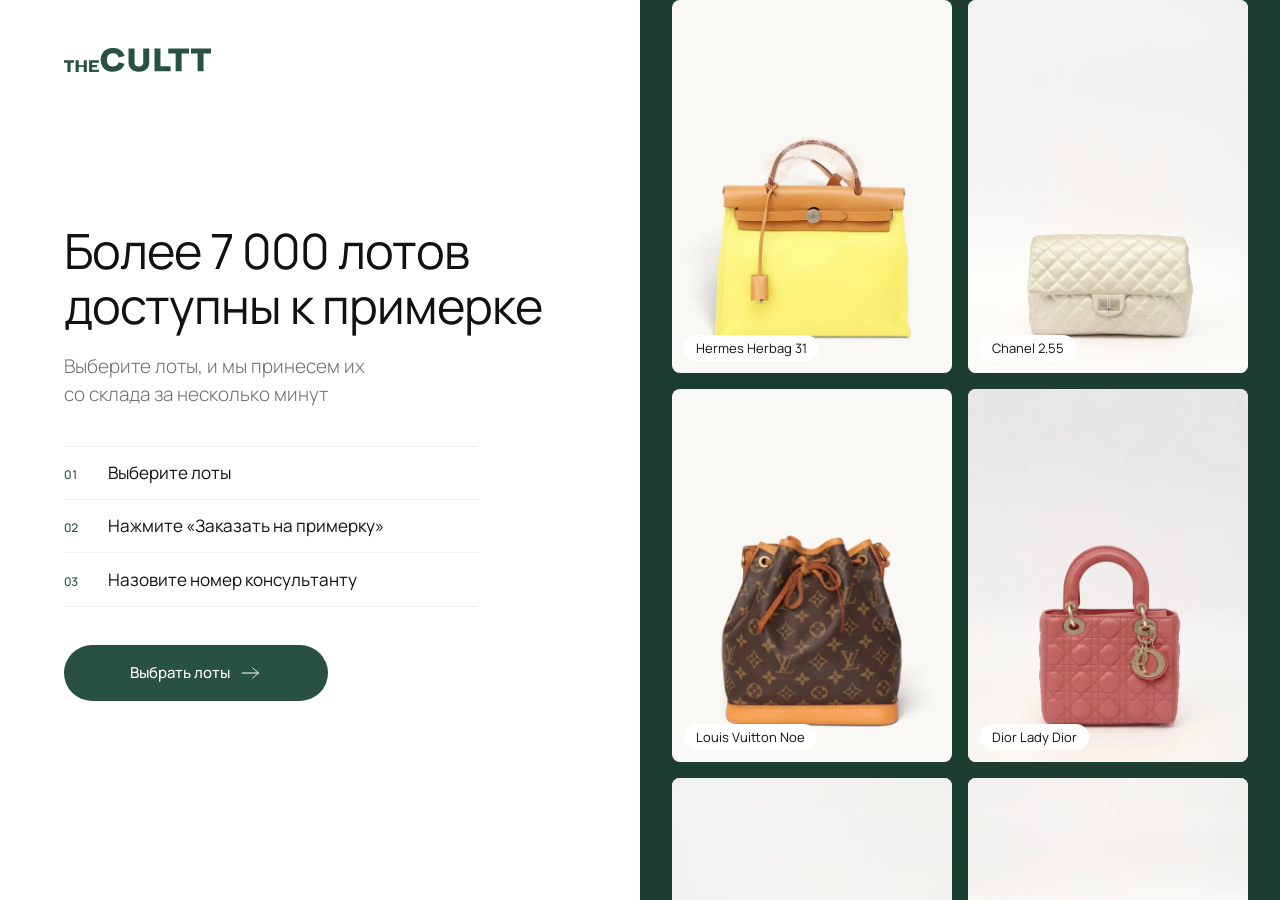
==== commit 4879f73e: "Deploy 579219c791c2" ====
--- a/app.html
+++ b/app.html
@@ -17,29 +17,29 @@
     <link rel="icon" type="image/png" sizes="32x32" href="./icons/favicon-32.png" />
     <link rel="preload" href="./design-system/fonts/manrope-cyrillic-wght-normal.woff2" as="font" type="font/woff2" crossorigin />
     <link rel="preload" href="./design-system/fonts/manrope-latin-wght-normal.woff2" as="font" type="font/woff2" crossorigin />
-    <link rel="stylesheet" href="./design-system/fonts/fonts.css?v=c4dc60a7b65c" />
-    <link rel="stylesheet" href="./design-system/tokens/tokens.css?v=c4dc60a7b65c" />
-    <link rel="stylesheet" href="./design-system/css/corners.css?v=c4dc60a7b65c" />
-    <link rel="stylesheet" href="./design-system/css/typography.css?v=c4dc60a7b65c" />
-    <link rel="stylesheet" href="./design-system/icons/icon.css?v=c4dc60a7b65c" />
-    <link rel="stylesheet" href="./design-system/css/backdrop.css?v=c4dc60a7b65c" />
-    <link rel="stylesheet" href="./design-system/css/glass.css?v=c4dc60a7b65c" />
-    <link rel="stylesheet" href="./design-system/components/icon-button/icon-button.css?v=c4dc60a7b65c" />
-    <link rel="stylesheet" href="./design-system/components/button/button.css?v=c4dc60a7b65c" />
-    <link rel="stylesheet" href="./design-system/components/field/field.css?v=c4dc60a7b65c" />
-    <link rel="stylesheet" href="./design-system/components/checkbox/checkbox.css?v=c4dc60a7b65c" />
-    <link rel="stylesheet" href="./design-system/components/text-action/text-action.css?v=c4dc60a7b65c" />
-    <link rel="stylesheet" href="./design-system/components/gallery-pager/gallery-pager.css?v=c4dc60a7b65c" />
-    <link rel="stylesheet" href="./vendor/photoswipe/photoswipe.css?v=c4dc60a7b65c" />
-    <link rel="stylesheet" href="./styles.css?v=c4dc60a7b65c" />
-    <link rel="stylesheet" href="./catalog/catalog.css?v=c4dc60a7b65c" />
-    <link rel="stylesheet" href="./catalog/product.css?v=c4dc60a7b65c" />
-    <link rel="stylesheet" href="./catalog/product-gallery.css?v=c4dc60a7b65c" />
-    <link rel="stylesheet" href="./catalog/confirm.css?v=c4dc60a7b65c" />
-    <link rel="stylesheet" href="./catalog/idle-warning.css?v=c4dc60a7b65c" />
-    <link rel="stylesheet" href="./catalog/offline.css?v=c4dc60a7b65c" />
-    <meta name="build" content="c4dc60a7b65c" />
-  <meta name="app-build" content="c4dc60a7b65c" />
+    <link rel="stylesheet" href="./design-system/fonts/fonts.css?v=579219c791c2" />
+    <link rel="stylesheet" href="./design-system/tokens/tokens.css?v=579219c791c2" />
+    <link rel="stylesheet" href="./design-system/css/corners.css?v=579219c791c2" />
+    <link rel="stylesheet" href="./design-system/css/typography.css?v=579219c791c2" />
+    <link rel="stylesheet" href="./design-system/icons/icon.css?v=579219c791c2" />
+    <link rel="stylesheet" href="./design-system/css/backdrop.css?v=579219c791c2" />
+    <link rel="stylesheet" href="./design-system/css/glass.css?v=579219c791c2" />
+    <link rel="stylesheet" href="./design-system/components/icon-button/icon-button.css?v=579219c791c2" />
+    <link rel="stylesheet" href="./design-system/components/button/button.css?v=579219c791c2" />
+    <link rel="stylesheet" href="./design-system/components/field/field.css?v=579219c791c2" />
+    <link rel="stylesheet" href="./design-system/components/checkbox/checkbox.css?v=579219c791c2" />
+    <link rel="stylesheet" href="./design-system/components/text-action/text-action.css?v=579219c791c2" />
+    <link rel="stylesheet" href="./design-system/components/gallery-pager/gallery-pager.css?v=579219c791c2" />
+    <link rel="stylesheet" href="./vendor/photoswipe/photoswipe.css?v=579219c791c2" />
+    <link rel="stylesheet" href="./styles.css?v=579219c791c2" />
+    <link rel="stylesheet" href="./catalog/catalog.css?v=579219c791c2" />
+    <link rel="stylesheet" href="./catalog/product.css?v=579219c791c2" />
+    <link rel="stylesheet" href="./catalog/product-gallery.css?v=579219c791c2" />
+    <link rel="stylesheet" href="./catalog/confirm.css?v=579219c791c2" />
+    <link rel="stylesheet" href="./catalog/idle-warning.css?v=579219c791c2" />
+    <link rel="stylesheet" href="./catalog/offline.css?v=579219c791c2" />
+    <meta name="build" content="579219c791c2" />
+  <meta name="app-build" content="579219c791c2" />
   <script>(()=>{const m=document.querySelector('meta[name="app-build"]');if(!m||!window.fetch)return;const cur=m.content;const url=new URL('version.json',document.baseURI);const check=()=>fetch(url+'?t='+Date.now(),{cache:'no-store'}).then(r=>r.ok?r.json():null).then(v=>{if(!v||!v.build||v.build===cur)return;const k='app-build-reload:'+v.build;try{if(sessionStorage.getItem(k))return;sessionStorage.setItem(k,'1')}catch(e){}const u=new URL(location.href);u.searchParams.set('v',v.build);location.replace(u.href)}).catch(()=>{});check();document.addEventListener('visibilitychange',()=>{if(document.visibilityState==='visible')check()});addEventListener('pageshow',e=>{if(e.persisted)check()})})();</script>
   </head>
   <body>
@@ -77,6 +77,6 @@
     <main class="kpx" id="productXScreen" data-screen-id="productx" aria-labelledby="productXTitle" hidden></main>
 
 
-    <script type="module" src="./app.js?v=c4dc60a7b65c"></script>
+    <script type="module" src="./app.js?v=579219c791c2"></script>
   </body>
 </html>
--- a/catalog/catalog.css
+++ b/catalog/catalog.css
@@ -210,9 +210,13 @@
 .kc-reset { min-height: var(--kc-chip-height); }
 
 /* ---------- Grid + card ---------- */
+/* Columns come from the real content width: as many as fit at ≥ 196 px, but never more than 5 — a column is at least a
+   fifth of the row (minus gaps). Landscape mini / 11″ / 13″ → 5, portrait 13″ → 4, portrait mini → 3. Without the
+   cap a 13″ screen fit 6 narrower cards, so the photos got smaller on the bigger iPad. */
 .kc-grid {
-  display: grid;
-  grid-template-columns: repeat(auto-fill, minmax(var(--kc-card-min), 1fr));
+  --kc-cols-max: 5;
+  display: grid;
+  grid-template-columns: repeat(auto-fill, minmax(max(var(--kc-card-min), calc((100% - (var(--kc-cols-max) - 1) * var(--kc-grid-gap-col)) / var(--kc-cols-max))), 1fr));
   gap: var(--kc-grid-gap-row) var(--kc-grid-gap-col);
   align-items: start;
 }
@@ -647,18 +651,15 @@
   box-shadow: inset 0 0 0 1px color-mix(in srgb, var(--color-ink) 22%, transparent);
 }
 
-/* One action row while sold lots remain: the hint on the left, «Добавить еще» (if shown) and the CTA on the right. */
+/* Sold lots in the selection: a short warning directly under the disabled CTA (the note's place), restrained red,
+   small Manrope Regular, centred on the button like the usual note. */
 .kfs__block {
-  flex: 0 1 48ch;
-  min-width: 0;
-  margin: 0 auto 0 0;
-  font: var(--font-weight-regular) 14px / 20px var(--font-family-sans);
-  color: var(--color-grey-7);
-  text-align: left;
-  text-wrap: pretty;
-}
-.kfs[data-sold] .kfs__actions { align-items: center; justify-content: space-between; gap: var(--spacing-standard-block); }
-.kfs[data-sold] .kfs__add-more { margin-left: auto; }
-.kfs[data-sold] .kfs__add-more + .kfs__primary { margin-left: calc(var(--spacing-standard-text-group) - var(--spacing-standard-block)); }
+  margin: 0;
+  font: var(--font-weight-regular) var(--text-caption-size) / var(--text-caption-line-height) var(--font-family-sans);
+  letter-spacing: var(--text-caption-letter-spacing);
+  color: var(--color-red-7);
+  text-align: center;
+  text-wrap: balance;
+}
 
 @media (prefers-reduced-motion: reduce) { .kfs, .kfs-item__image, .kfs-item__info { transition: none; } }
--- a/catalog/product-gallery.css
+++ b/catalog/product-gallery.css
@@ -84,8 +84,8 @@
 
 .kpx-top { position: absolute; z-index: 5; top: calc(var(--spacing-standard-control) + var(--safe-top)); left: calc(var(--spacing-standard-control) + var(--safe-left)); }
 
-/* Floating panel: bottom edge anchored above the fitting tray; grows upward. The identity + primary action part is fixed,
-   the accordions scroll inside when the panel reaches its maximum height, so the button never leaves the screen. */
+/* Floating panel: bottom edge anchored above the fitting tray; grows upward. Summary + accordions scroll inside when the
+   panel reaches its maximum height; the action bar stays at the bottom, so the button never leaves the screen. */
 .kpx-panel {
   --corner-radius: 16px;
   position: absolute;
@@ -100,31 +100,13 @@
   box-shadow: 0 0 0 1px color-mix(in srgb, var(--color-ink) 6%, transparent);
   font-family: var(--font-family-sans);
 }
-/* Fixed summary + scrolling accordions read as one panel: at rest the first accordion's top hairline sits exactly on the
-   boundary; once the list scrolls, that same line stays on the fixed part (hairline, no shadow) and the content fades out
-   over a short distance just beneath it instead of being cut. A matching fade at the bottom edge while more content
-   follows below. */
+/* One card: a scrolling column (summary + accordions) and a persistent action bar at the bottom. The column fades out
+   over a short distance at an edge only while there is more content past it; while content continues under the bar a
+   hairline (inset like the accordion lines) separates them. No shadows. When everything fits, the card is just as tall
+   as its content. */
 .kpx-panel {
   --kpx-fade: var(--spacing-standard-control);
 }
-.kpx-panel__fixed {
-  position: relative;
-  z-index: 1;
-  flex: none;
-  padding: var(--kpx-panel-pad) var(--kpx-panel-pad) var(--spacing-standard-control);
-}
-.kpx-panel__fixed::after { /* the boundary hairline, inset like the accordion lines */
-  content: "";
-  position: absolute;
-  left: var(--kpx-panel-pad);
-  right: var(--kpx-panel-pad);
-  bottom: 0;
-  height: 1px;
-  background: var(--kiosk-hairline);
-  opacity: 0;
-  transition: opacity 160ms var(--kc-ease);
-}
-.kpx-panel[data-scrolled] .kpx-panel__fixed::after { opacity: 1; }
 .kpx-panel__scroll {
   --_top: 0px;
   --_bottom: 0px;
@@ -132,12 +114,26 @@
   min-height: 0;
   overflow-y: auto;
   overscroll-behavior: contain;
-  padding: 0 var(--kpx-panel-pad) var(--spacing-compact-inline);
+  padding: var(--kpx-panel-pad) var(--kpx-panel-pad) 0;
   -webkit-mask-image: linear-gradient(to bottom, transparent 0, #000 var(--_top), #000 calc(100% - var(--_bottom)), transparent 100%);
   mask-image: linear-gradient(to bottom, transparent 0, #000 var(--_top), #000 calc(100% - var(--_bottom)), transparent 100%);
 }
 .kpx-panel[data-scrolled] .kpx-panel__scroll { --_top: var(--kpx-fade); }
 .kpx-panel[data-more] .kpx-panel__scroll { --_bottom: var(--kpx-fade); }
+.kpx-panel__bar { position: relative; flex: none; padding: var(--spacing-standard-control) var(--kpx-panel-pad) var(--kpx-panel-pad); }
+.kpx-panel__bar::before {
+  content: "";
+  position: absolute;
+  top: 0;
+  left: var(--kpx-panel-pad);
+  right: var(--kpx-panel-pad);
+  height: 1px;
+  background: var(--kiosk-hairline);
+  opacity: 0;
+  transition: opacity 160ms var(--kc-ease);
+}
+.kpx-panel[data-more] .kpx-panel__bar::before { opacity: 1; }
+.kpx-sections { margin-top: var(--spacing-standard-block); }
 .kpx-head { display: flex; flex-direction: column; }
 .kpx-condition { margin: 0; color: var(--color-grey-7); }
 .kpx-name {
@@ -153,7 +149,7 @@
   color: var(--color-ink);
   font-variant-numeric: tabular-nums;
 }
-.kpx-actions { display: flex; flex-direction: column; gap: var(--spacing-standard-text-group); margin-top: var(--spacing-standard-block); }
+.kpx-actions { display: flex; flex-direction: column; gap: var(--spacing-standard-text-group); }
 .ds-button.kpx-cta { --_height: var(--kiosk-action-height); --_fs: var(--kiosk-btn-fs); --_lh: var(--kiosk-btn-lh); transition: background-color 180ms var(--kc-ease), color 180ms var(--kc-ease); }
 .ds-button.kpx-cta.is-changed { animation: kp-cta 220ms var(--kc-ease); }
 .kpx-limit { display: flex; flex-direction: column; align-items: flex-start; gap: var(--spacing-compact-stack); color: var(--color-grey-7); }
@@ -178,13 +174,12 @@
 .kpx-acc[data-open] .kpx-acc__body { grid-template-rows: 1fr; }
 .kpx-acc__inner { min-height: 0; overflow: hidden; }
 /* Rows like the website: «Год выпуска: 2019» — grey label, ink value, one line each. */
-.kpx-attrs { display: flex; flex-direction: column; gap: var(--spacing-compact-inline); padding: 0 0 var(--spacing-standard-control); }
-.kpx-attr { margin: 0; font: var(--font-weight-regular) var(--text-body-size) / var(--text-body-line-height) var(--font-family-sans); color: var(--color-ink); }
-.kpx-attr__label { color: var(--color-grey-7); }
+/* Specification list: label and value in one tone and weight (Manrope 400, 13/20, grey-7), compact even rhythm. */
+.kpx-attrs { display: flex; flex-direction: column; gap: var(--spacing-compact-stack); padding: 0 0 var(--spacing-standard-control); }
+.kpx-attr { margin: 0; font: var(--font-weight-regular) 13px / 20px var(--font-family-sans); color: var(--color-grey-7); }
 .kpx-attr__value { font-variant-numeric: tabular-nums; }
-.kpx-demo { margin: var(--spacing-compact-stack) 0 0; font: var(--font-weight-regular) var(--text-caption-size) / var(--text-caption-line-height) var(--font-family-sans); color: var(--color-grey-6); }
 
 @media (prefers-reduced-motion: reduce) {
   .kpx.is-entering .kpx-gallery, .ds-button.kpx-cta.is-changed { animation: none; }
-  .kpx-acc__body, .kpx-acc__plus, .kpx-acc__minus, .kpx-gallery, .kpx-thumbs, .kpx-panel__fixed::after { transition: none; }
+  .kpx-acc__body, .kpx-acc__plus, .kpx-acc__minus, .kpx-gallery, .kpx-thumbs, .kpx-panel__bar::before { transition: none; }
 }
--- a/catalog/idle-warning.css
+++ b/catalog/idle-warning.css
@@ -6,6 +6,8 @@
   --kidle-z: 200000;
 }
 .ds-backdrop.kidle-backdrop { z-index: var(--kidle-z); }
+/* Lower backdrops while the warning is open: hidden (cross-fade with the warning's own backdrop), never doubled. */
+.ds-backdrop.kidle-covered { opacity: 0; transition: opacity 260ms var(--motion-easing-standard); }
 .kidle {
   --corner-radius: var(--alert-radius);
   position: fixed;
